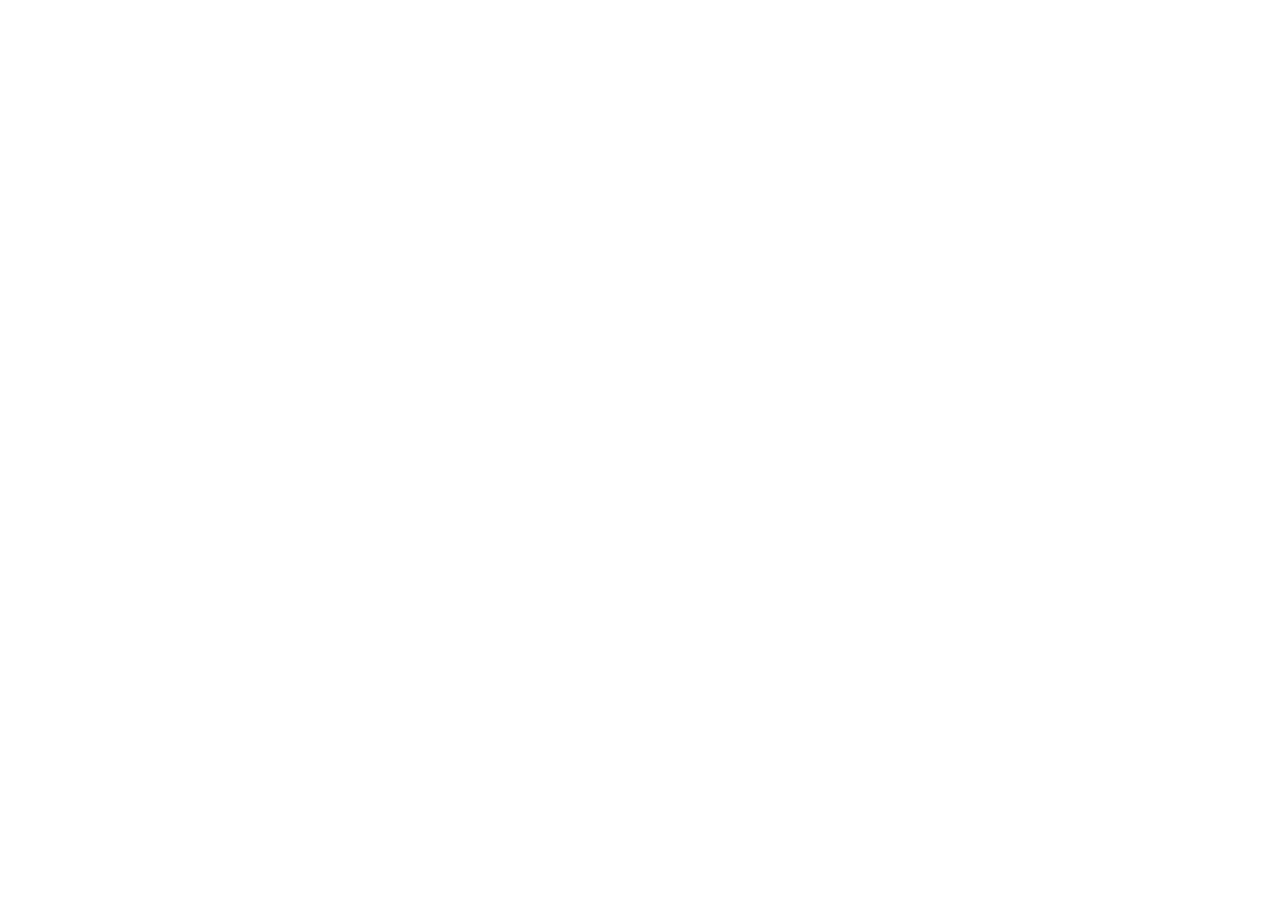
==== index.html @ d605cc38 "Add files from Figma Make" ====
<!DOCTYPE html>
  <html lang="en">
    <head>
      <meta charset="UTF-8" />
      <meta name="viewport" content="width=device-width, initial-scale=1.0" />
      <title>Progressive Lagos Initiative Website (Copy)</title>
    </head>

    <body>
      <div id="root"></div>
      <script type="module" src="/src/main.tsx"></script>
    </body>
  </html>
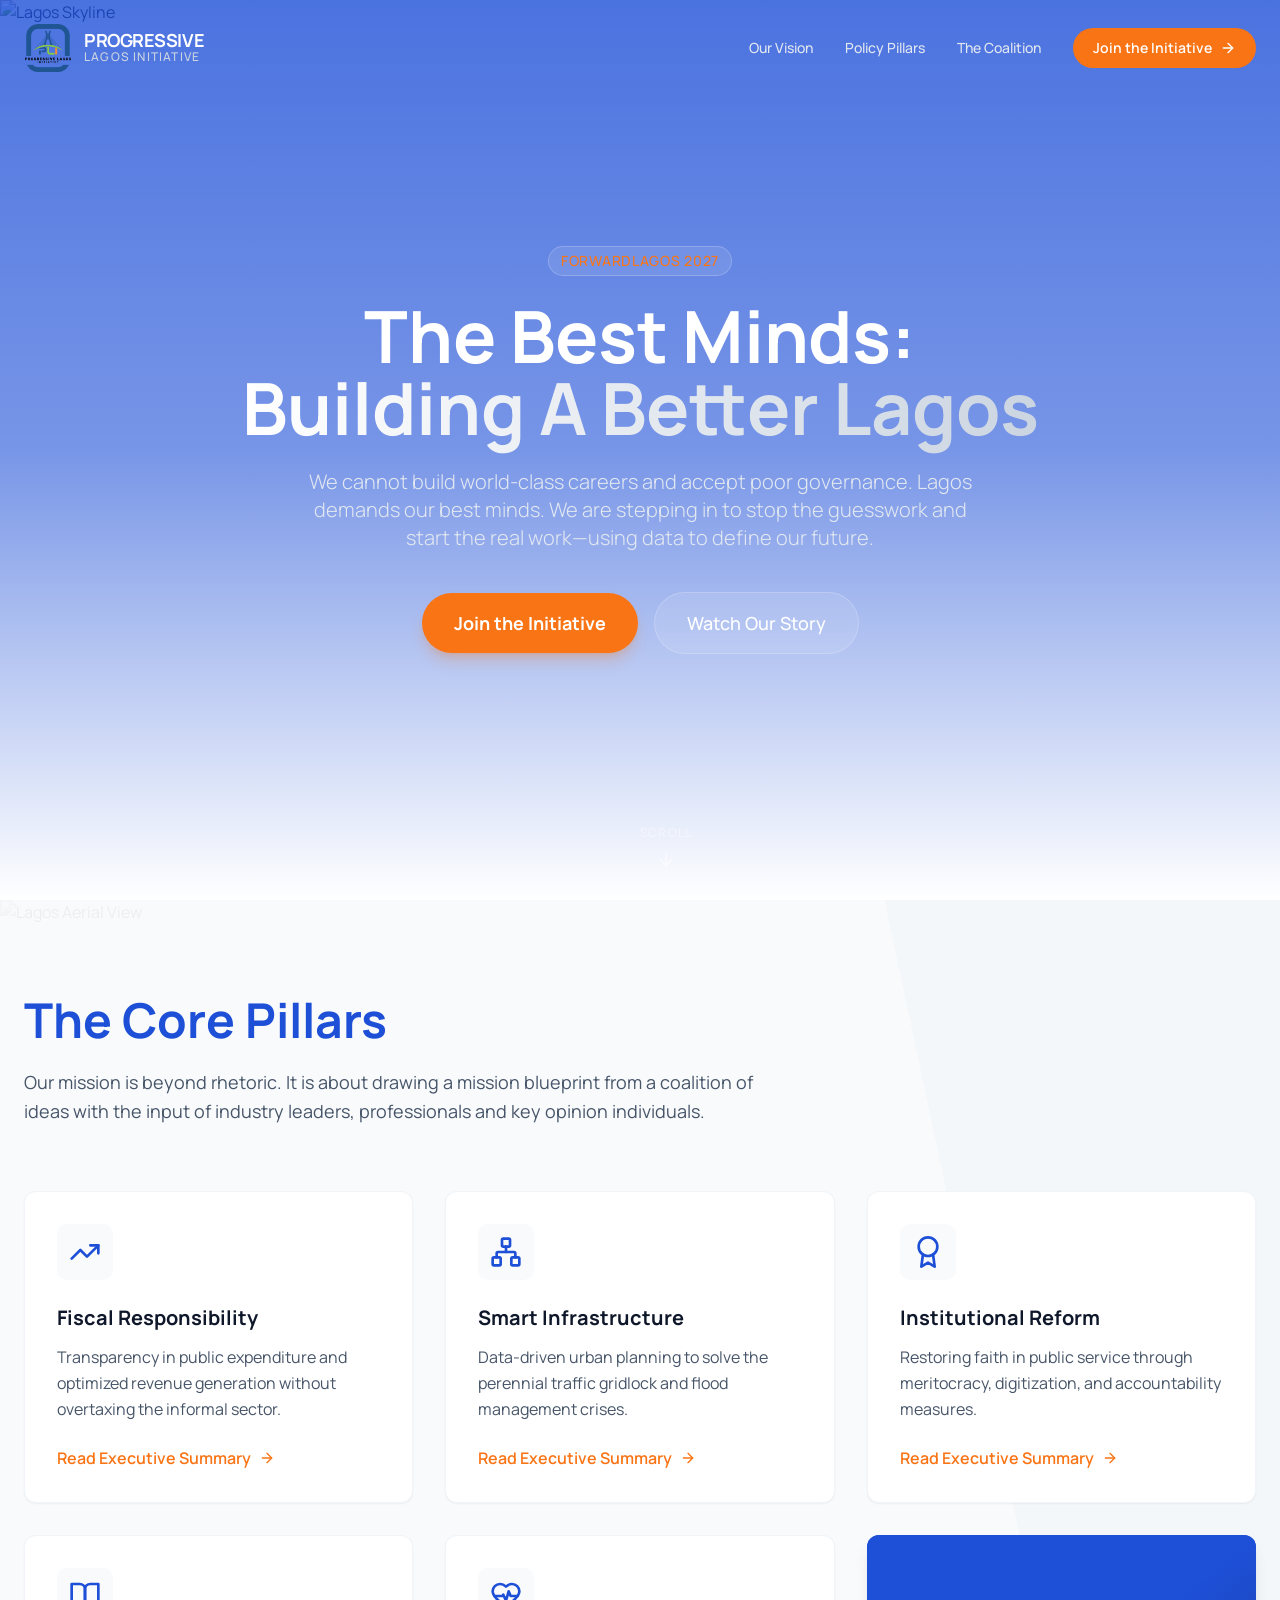
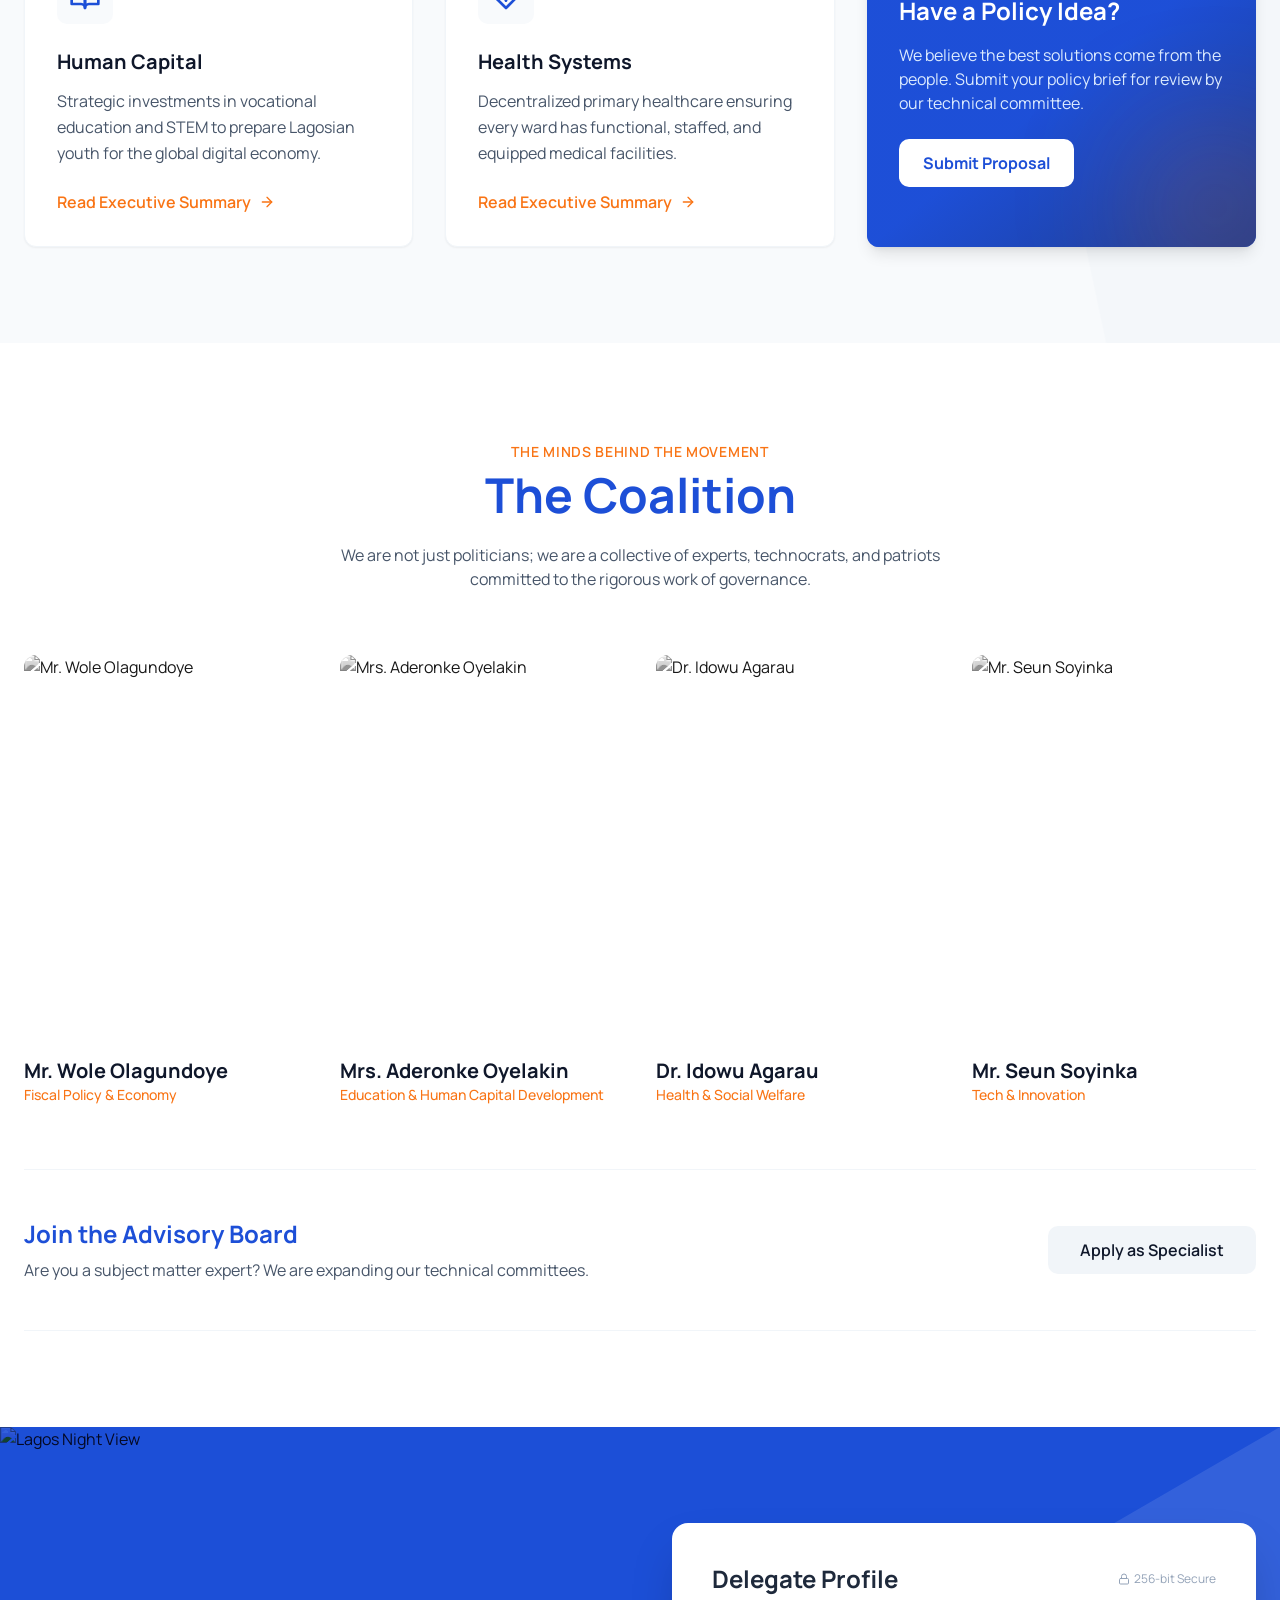
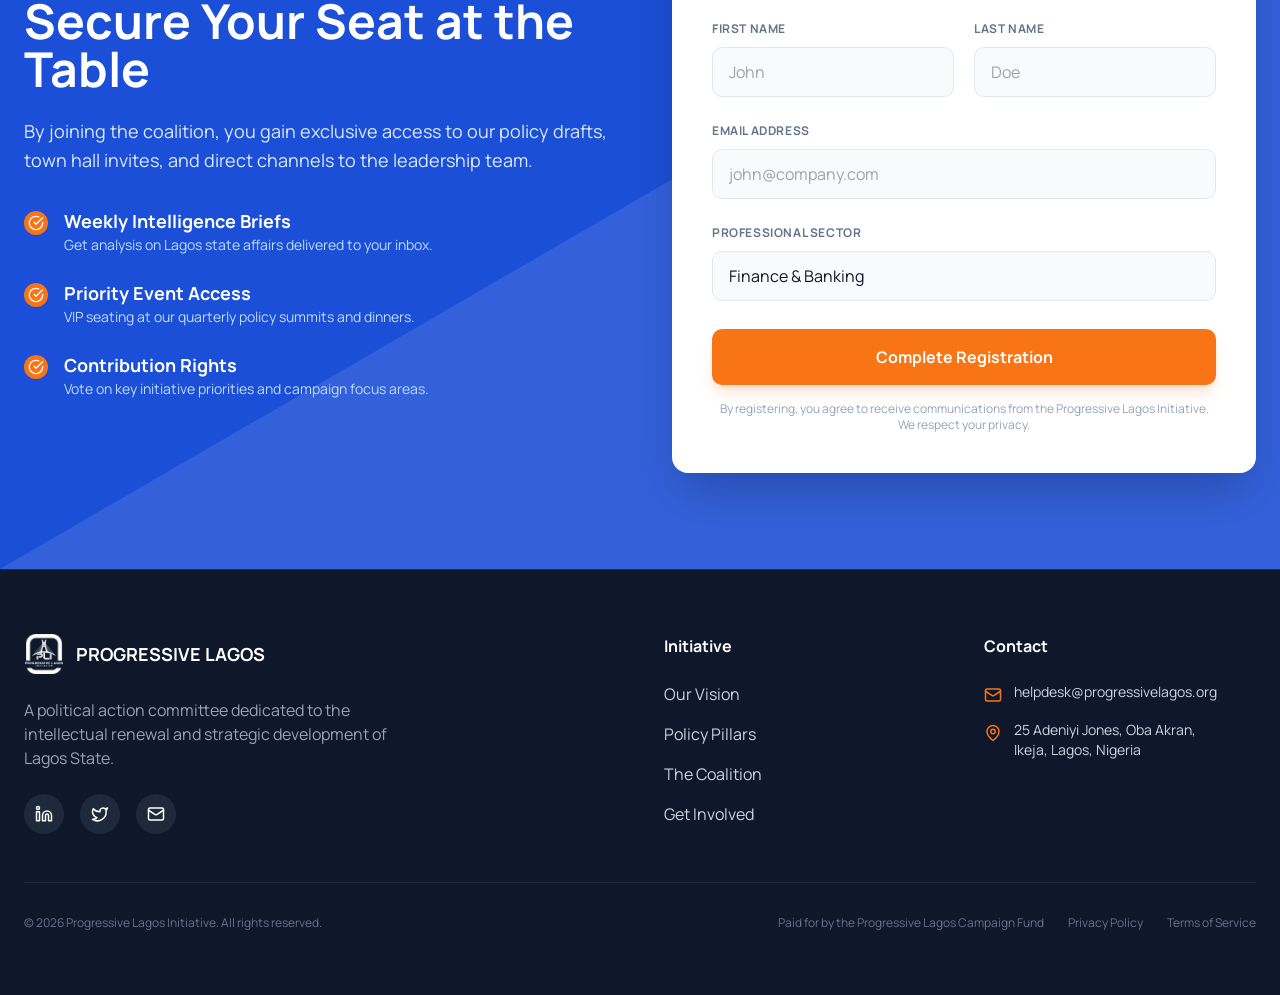
==== commit 35873365: "Update ProgressiveLagos.org Aug 2027" ====
--- a/index.html
+++ b/index.html
@@ -1,15 +1,14031 @@
-
-  <!DOCTYPE html>
-  <html lang="en">
-    <head>
-      <meta charset="UTF-8" />
-      <meta name="viewport" content="width=device-width, initial-scale=1.0" />
-      <title>Progressive Lagos Initiative Website (Copy)</title>
-    </head>
-
-    <body>
-      <div id="root"></div>
-      <script type="module" src="/src/main.tsx"></script>
-    </body>
-  </html>
-  +<!DOCTYPE html>
+<!-- saved from url=(0134)https://component-b53d84c5-ad0f-44a7-817d-6dd2fffbb09e.preview.superdesign.dev/?projectId=1c1e0b11-70ef-4100-8fe2-8b4b90f1b90c#pillars -->
+<html lang="en"><head><meta http-equiv="Content-Type" content="text/html; charset=UTF-8">
+    
+    <meta name="viewport" content="width=device-width, initial-scale=1.0">
+    <meta name="description" content="Join the Progressive Lagos Initiative - elite professionals drafting Lagos' blueprint with data-driven policy solutions. Transform governance through expertise.">
+    <meta name="keywords" content="Lagos governance, policy reform, leadership, civic engagement, progressive movement, Lagos Initiative">
+    <meta name="author" content="Progressive Lagos Initiative">
+    <meta name="robots" content="index, follow, max-snippet:-1, max-image-preview:large, max-video-preview:-1">
+    <meta name="theme-color" content="#224a8a">
+    <link rel="canonical" href="https://www.progressivelagos.org/">
+    <meta property="og:type" content="website">
+    <meta property="og:title" content="The Best Minds: Building A Better Lagos - Progressive Lagos Initiative">
+    <meta property="og:description" content="Join the Progressive Lagos Initiative - elite professionals drafting Lagos' blueprint with data-driven policy solutions. Transform governance through expertise.">
+    <meta property="og:url" content="https://www.progressivelagos.org/">
+    <meta property="og:image" content="https://www.progressivelagos.org/index_files/PLI_Logo.png">
+    <meta property="og:image:width" content="1200">
+    <meta property="og:image:height" content="630">
+    <meta property="og:locale" content="en_NG">
+    <meta name="twitter:card" content="summary_large_image">
+    <meta name="twitter:title" content="The Best Minds: Building A Better Lagos">
+    <meta name="twitter:description" content="Progressive Lagos Initiative - Transform governance through data-driven policy solutions">
+    <meta name="twitter:image" content="https://www.progressivelagos.org/index_files/PLI_Logo.png">
+    <link rel="icon" type="image/png" href="https://www.progressivelagos.org/index_files/PLI_Logo.png">
+    <link rel="apple-touch-icon" href="https://www.progressivelagos.org/index_files/PLI_Logo.png">
+    <title>The Best Minds: Building A Better Lagos - Progressive Lagos Initiative</title>
+    <style>
+        body {
+            margin: 0;
+            padding: 0;
+            font-family: -apple-system, BlinkMacSystemFont, 'Segoe UI', 'Roboto', 'Oxygen',
+                'Ubuntu', 'Cantarell', 'Fira Sans', 'Droid Sans', 'Helvetica Neue',
+                sans-serif;
+            -webkit-font-smoothing: antialiased;
+            -moz-osx-font-smoothing: grayscale;
+        }
+        #root {
+            width: 100%;
+            min-height: 100vh;
+        }
+    </style>
+    <script src="./index_files/saved_resource"></script>
+    <script type="importmap">
+      {
+        "imports": {
+          "modern-screenshot": "https://esm.sh/modern-screenshot@4.6.6",
+          "react": "https://esm.sh/react@18.3.1?dev",
+          "react-dom": "https://esm.sh/react-dom@18.3.1?dev",
+          "react-dom/client": "https://esm.sh/react-dom@18.3.1/client?dev",
+          "scheduler": "https://esm.sh/scheduler@0.23.2",
+          "react/jsx-runtime": "https://esm.sh/react@18.3.1/jsx-runtime?dev",
+          "react-is": "https://esm.sh/react-is@18.3.1?dev",
+          "react-router-dom": "https://esm.sh/react-router-dom@6.28.0?dev"
+        }
+      }
+    </script>
+
+<meta name="preview-version" content="b53d84c5-ad0f-44a7-817d-6dd2fffbb09e">
+<meta name="preview-timestamp" content="2026-01-31T02:04:11.620Z">
+
+<link rel="preconnect" href="https://fonts.googleapis.com/">
+<link rel="preconnect" href="https://fonts.gstatic.com/" crossorigin="">
+
+<style>
+          /* Hide scrollbar for Chrome, Safari and Opera */
+          html::-webkit-scrollbar,
+          body::-webkit-scrollbar,
+          *::-webkit-scrollbar {
+            display: none !important;
+            width: 0 !important;
+            height: 0 !important;
+          }
+          /* Hide scrollbar for IE, Edge and Firefox */
+          html, body, * {
+            -ms-overflow-style: none !important;
+            scrollbar-width: none !important;
+          }
+        </style>
+<style>@import url('https://fonts.googleapis.com/css2?family=Manrope:wght@300;400;500;600;700;800;900&family=Fraunces:wght@300;400;500;600;700;800;900&family=Fira%20Code:wght@300;400;500;600;700;800;900&display=swap');
+
+:root {
+  --primary: 224 76% 48%;
+  --primary-foreground: 0 0% 98%;
+  --secondary: 85 85% 35%;
+  --secondary-foreground: 240 6% 10%;
+  --accent: 25 95% 53%;
+  --accent-foreground: 240 6% 10%;
+  --destructive: 0 84% 60%;
+  --destructive-foreground: 0 0% 98%;
+  --background: 0 0% 100%;
+  --foreground: 217 33% 17%;
+  --muted: 210 40% 96%;
+  --muted-foreground: 240 4% 46%;
+  --card: 210 40% 98%;
+  --card-foreground: 240 10% 4%;
+  --popover: 0 0% 100%;
+  --popover-foreground: 240 10% 4%;
+  --border: 214 32% 91%;
+  --input: 240 6% 90%;
+  --ring: 240 6% 10%;
+  --sidebar: 0 0% 100%;
+  --sidebar-foreground: 240 5% 26%;
+  --sidebar-primary: 240 6% 10%;
+  --sidebar-primary-foreground: 0 0% 98%;
+  --sidebar-accent: 240 5% 96%;
+  --sidebar-accent-foreground: 240 6% 10%;
+  --sidebar-border: 240 6% 90%;
+  --sidebar-ring: 240 5% 65%;
+  --chart-1: 12 76% 61%;
+  --chart-2: 173 58% 39%;
+  --chart-3: 197 37% 24%;
+  --chart-4: 43 74% 66%;
+  --chart-5: 27 87% 67%;
+  --font-sans: "Manrope";
+  --font-serif: "Fraunces";
+  --font-mono: "Fira Code";
+  --font-size: 16;
+  --line-height: 1.5;
+  --letter-spacing-body: 0;
+  --letter-spacing-heading: -0.02em;
+  --font-weight-regular: 400;
+  --font-weight-bold: 700;
+  --radius: 0.625rem;
+  --box-shadow: 0 1px 3px 0 rgb(0 0 0 / 0.1), 0 1px 2px -1px rgb(0 0 0 / 0.1);
+}
+
+.dark {
+  --primary: 0 0% 100%;
+  --primary-foreground: 240 6% 10%;
+  --secondary: 45 93% 47%;
+  --secondary-foreground: 0 0% 98%;
+  --accent: 84 81% 44%;
+  --accent-foreground: 0 0% 98%;
+  --destructive: 0 63% 31%;
+  --destructive-foreground: 0 0% 98%;
+  --background: 224 64% 33%;
+  --foreground: 210 40% 98%;
+  --muted: 240 4% 16%;
+  --muted-foreground: 240 5% 65%;
+  --card: 240 10% 4%;
+  --card-foreground: 0 0% 98%;
+  --popover: 240 10% 4%;
+  --popover-foreground: 0 0% 98%;
+  --border: 240 4% 16%;
+  --input: 240 4% 16%;
+  --ring: 240 5% 84%;
+  --sidebar: 240 6% 10%;
+  --sidebar-foreground: 240 5% 65%;
+  --sidebar-primary: 221 83% 53%;
+  --sidebar-primary-foreground: 0 0% 98%;
+  --sidebar-accent: 240 4% 16%;
+  --sidebar-accent-foreground: 0 0% 98%;
+  --sidebar-border: 240 4% 16%;
+  --sidebar-ring: 240 5% 26%;
+  --chart-1: 220 70% 50%;
+  --chart-2: 160 60% 45%;
+  --chart-3: 30 80% 55%;
+  --chart-4: 280 65% 60%;
+  --chart-5: 340 75% 55%;
+}</style>
+<style>@font-face {
+  font-family: 'Aktura';
+  src: url('https://vgbujcuwptvheqijyjbe.supabase.co/storage/v1/object/public/hmac-uploads/system/fonts/aktura/Aktura-Regular.woff2') format('woff2-variations');
+  font-weight: 100 900;
+  font-style: normal;
+  font-display: swap;
+}
+
+@font-face {
+  font-family: 'Alpino';
+  src: url('https://vgbujcuwptvheqijyjbe.supabase.co/storage/v1/object/public/hmac-uploads/system/fonts/alpino/Alpino-Variable.woff2') format('woff2-variations');
+  font-weight: 100 900;
+  font-style: normal;
+  font-display: swap;
+}
+
+@font-face {
+  font-family: 'Amulya';
+  src: url('https://vgbujcuwptvheqijyjbe.supabase.co/storage/v1/object/public/hmac-uploads/system/fonts/amulya/Amulya-Variable.woff2') format('woff2-variations');
+  font-weight: 100 900;
+  font-style: normal;
+  font-display: swap;
+}
+
+@font-face {
+  font-family: 'Amulya';
+  src: url('https://vgbujcuwptvheqijyjbe.supabase.co/storage/v1/object/public/hmac-uploads/system/fonts/amulya/Amulya-VariableItalic.woff2') format('woff2-variations');
+  font-weight: 100 900;
+  font-style: italic;
+  font-display: swap;
+}
+
+@font-face {
+  font-family: 'Anton';
+  src: url('https://vgbujcuwptvheqijyjbe.supabase.co/storage/v1/object/public/hmac-uploads/system/fonts/anton/Anton-Regular.woff2') format('woff2-variations');
+  font-weight: 100 900;
+  font-style: normal;
+  font-display: swap;
+}
+
+@font-face {
+  font-family: 'Archivo';
+  src: url('https://vgbujcuwptvheqijyjbe.supabase.co/storage/v1/object/public/hmac-uploads/system/fonts/archivo/Archivo-Variable.woff2') format('woff2-variations');
+  font-weight: 100 900;
+  font-style: normal;
+  font-display: swap;
+}
+
+@font-face {
+  font-family: 'Archivo';
+  src: url('https://vgbujcuwptvheqijyjbe.supabase.co/storage/v1/object/public/hmac-uploads/system/fonts/archivo/Archivo-VariableItalic.woff2') format('woff2-variations');
+  font-weight: 100 900;
+  font-style: italic;
+  font-display: swap;
+}
+
+@font-face {
+  font-family: 'Array';
+  src: url('https://vgbujcuwptvheqijyjbe.supabase.co/storage/v1/object/public/hmac-uploads/system/fonts/array/Array-Bold.woff2') format('woff2-variations');
+  font-weight: 100 900;
+  font-style: normal;
+  font-display: swap;
+}
+
+@font-face {
+  font-family: 'Asap';
+  src: url('https://vgbujcuwptvheqijyjbe.supabase.co/storage/v1/object/public/hmac-uploads/system/fonts/asap/Asap-Variable.woff2') format('woff2-variations');
+  font-weight: 100 900;
+  font-style: normal;
+  font-display: swap;
+}
+
+@font-face {
+  font-family: 'Asap';
+  src: url('https://vgbujcuwptvheqijyjbe.supabase.co/storage/v1/object/public/hmac-uploads/system/fonts/asap/Asap-VariableItalic.woff2') format('woff2-variations');
+  font-weight: 100 900;
+  font-style: italic;
+  font-display: swap;
+}
+
+@font-face {
+  font-family: 'Author';
+  src: url('https://vgbujcuwptvheqijyjbe.supabase.co/storage/v1/object/public/hmac-uploads/system/fonts/author/Author-Variable.woff2') format('woff2-variations');
+  font-weight: 100 900;
+  font-style: normal;
+  font-display: swap;
+}
+
+@font-face {
+  font-family: 'Author';
+  src: url('https://vgbujcuwptvheqijyjbe.supabase.co/storage/v1/object/public/hmac-uploads/system/fonts/author/Author-VariableItalic.woff2') format('woff2-variations');
+  font-weight: 100 900;
+  font-style: italic;
+  font-display: swap;
+}
+
+@font-face {
+  font-family: 'AzeretMono';
+  src: url('https://vgbujcuwptvheqijyjbe.supabase.co/storage/v1/object/public/hmac-uploads/system/fonts/azeretmono/AzeretMono-Variable.woff2') format('woff2-variations');
+  font-weight: 100 900;
+  font-style: normal;
+  font-display: swap;
+}
+
+@font-face {
+  font-family: 'AzeretMono';
+  src: url('https://vgbujcuwptvheqijyjbe.supabase.co/storage/v1/object/public/hmac-uploads/system/fonts/azeretmono/AzeretMono-VariableItalic.woff2') format('woff2-variations');
+  font-weight: 100 900;
+  font-style: italic;
+  font-display: swap;
+}
+
+@font-face {
+  font-family: 'BeVietnamPro';
+  src: url('https://vgbujcuwptvheqijyjbe.supabase.co/storage/v1/object/public/hmac-uploads/system/fonts/bevietnampro/BeVietnamPro-Variable.woff2') format('woff2-variations');
+  font-weight: 100 900;
+  font-style: normal;
+  font-display: swap;
+}
+
+@font-face {
+  font-family: 'BeVietnamPro';
+  src: url('https://vgbujcuwptvheqijyjbe.supabase.co/storage/v1/object/public/hmac-uploads/system/fonts/bevietnampro/BeVietnamPro-VariableItalic.woff2') format('woff2-variations');
+  font-weight: 100 900;
+  font-style: italic;
+  font-display: swap;
+}
+
+@font-face {
+  font-family: 'BebasNeue';
+  src: url('https://vgbujcuwptvheqijyjbe.supabase.co/storage/v1/object/public/hmac-uploads/system/fonts/bebasneue/BebasNeue-Regular.woff2') format('woff2-variations');
+  font-weight: 100 900;
+  font-style: normal;
+  font-display: swap;
+}
+
+@font-face {
+  font-family: 'BespokeSans';
+  src: url('https://vgbujcuwptvheqijyjbe.supabase.co/storage/v1/object/public/hmac-uploads/system/fonts/bespokesans/BespokeSans-Variable.woff2') format('woff2-variations');
+  font-weight: 100 900;
+  font-style: normal;
+  font-display: swap;
+}
+
+@font-face {
+  font-family: 'BespokeSans';
+  src: url('https://vgbujcuwptvheqijyjbe.supabase.co/storage/v1/object/public/hmac-uploads/system/fonts/bespokesans/BespokeSans-VariableItalic.woff2') format('woff2-variations');
+  font-weight: 100 900;
+  font-style: italic;
+  font-display: swap;
+}
+
+@font-face {
+  font-family: 'BespokeSerif';
+  src: url('https://vgbujcuwptvheqijyjbe.supabase.co/storage/v1/object/public/hmac-uploads/system/fonts/bespokeserif/BespokeSerif-Variable.woff2') format('woff2-variations');
+  font-weight: 100 900;
+  font-style: normal;
+  font-display: swap;
+}
+
+@font-face {
+  font-family: 'BespokeSerif';
+  src: url('https://vgbujcuwptvheqijyjbe.supabase.co/storage/v1/object/public/hmac-uploads/system/fonts/bespokeserif/BespokeSerif-VariableItalic.woff2') format('woff2-variations');
+  font-weight: 100 900;
+  font-style: italic;
+  font-display: swap;
+}
+
+@font-face {
+  font-family: 'BespokeSlab';
+  src: url('https://vgbujcuwptvheqijyjbe.supabase.co/storage/v1/object/public/hmac-uploads/system/fonts/bespokeslab/BespokeSlab-Variable.woff2') format('woff2-variations');
+  font-weight: 100 900;
+  font-style: normal;
+  font-display: swap;
+}
+
+@font-face {
+  font-family: 'BespokeSlab';
+  src: url('https://vgbujcuwptvheqijyjbe.supabase.co/storage/v1/object/public/hmac-uploads/system/fonts/bespokeslab/BespokeSlab-VariableItalic.woff2') format('woff2-variations');
+  font-weight: 100 900;
+  font-style: italic;
+  font-display: swap;
+}
+
+@font-face {
+  font-family: 'BespokeStencil';
+  src: url('https://vgbujcuwptvheqijyjbe.supabase.co/storage/v1/object/public/hmac-uploads/system/fonts/bespokestencil/BespokeStencil-Variable.woff2') format('woff2-variations');
+  font-weight: 100 900;
+  font-style: normal;
+  font-display: swap;
+}
+
+@font-face {
+  font-family: 'BespokeStencil';
+  src: url('https://vgbujcuwptvheqijyjbe.supabase.co/storage/v1/object/public/hmac-uploads/system/fonts/bespokestencil/BespokeStencil-VariableItalic.woff2') format('woff2-variations');
+  font-weight: 100 900;
+  font-style: italic;
+  font-display: swap;
+}
+
+@font-face {
+  font-family: 'Bevellier';
+  src: url('https://vgbujcuwptvheqijyjbe.supabase.co/storage/v1/object/public/hmac-uploads/system/fonts/bevellier/Bevellier-Variable.woff2') format('woff2-variations');
+  font-weight: 100 900;
+  font-style: normal;
+  font-display: swap;
+}
+
+@font-face {
+  font-family: 'Bevellier';
+  src: url('https://vgbujcuwptvheqijyjbe.supabase.co/storage/v1/object/public/hmac-uploads/system/fonts/bevellier/Bevellier-VariableItalic.woff2') format('woff2-variations');
+  font-weight: 100 900;
+  font-style: italic;
+  font-display: swap;
+}
+
+@font-face {
+  font-family: 'Bonny';
+  src: url('https://vgbujcuwptvheqijyjbe.supabase.co/storage/v1/object/public/hmac-uploads/system/fonts/bonny/Bonny-Variable.woff2') format('woff2-variations');
+  font-weight: 100 900;
+  font-style: normal;
+  font-display: swap;
+}
+
+@font-face {
+  font-family: 'Boska';
+  src: url('https://vgbujcuwptvheqijyjbe.supabase.co/storage/v1/object/public/hmac-uploads/system/fonts/boska/Boska-Variable.woff2') format('woff2-variations');
+  font-weight: 100 900;
+  font-style: normal;
+  font-display: swap;
+}
+
+@font-face {
+  font-family: 'Boska';
+  src: url('https://vgbujcuwptvheqijyjbe.supabase.co/storage/v1/object/public/hmac-uploads/system/fonts/boska/Boska-VariableItalic.woff2') format('woff2-variations');
+  font-weight: 100 900;
+  font-style: italic;
+  font-display: swap;
+}
+
+@font-face {
+  font-family: 'Boxing';
+  src: url('https://vgbujcuwptvheqijyjbe.supabase.co/storage/v1/object/public/hmac-uploads/system/fonts/boxing/Boxing-Regular.woff2') format('woff2-variations');
+  font-weight: 100 900;
+  font-style: normal;
+  font-display: swap;
+}
+
+@font-face {
+  font-family: 'Britney';
+  src: url('https://vgbujcuwptvheqijyjbe.supabase.co/storage/v1/object/public/hmac-uploads/system/fonts/britney/Britney-Variable.woff2') format('woff2-variations');
+  font-weight: 100 900;
+  font-style: normal;
+  font-display: swap;
+}
+
+@font-face {
+  font-family: 'CabinetGrotesk';
+  src: url('https://vgbujcuwptvheqijyjbe.supabase.co/storage/v1/object/public/hmac-uploads/system/fonts/cabinetgrotesk/CabinetGrotesk-Variable.woff2') format('woff2-variations');
+  font-weight: 100 900;
+  font-style: normal;
+  font-display: swap;
+}
+
+@font-face {
+  font-family: 'Chillax';
+  src: url('https://vgbujcuwptvheqijyjbe.supabase.co/storage/v1/object/public/hmac-uploads/system/fonts/chillax/Chillax-Variable.woff2') format('woff2-variations');
+  font-weight: 100 900;
+  font-style: normal;
+  font-display: swap;
+}
+
+@font-face {
+  font-family: 'Chubbo';
+  src: url('https://vgbujcuwptvheqijyjbe.supabase.co/storage/v1/object/public/hmac-uploads/system/fonts/chubbo/Chubbo-Variable.woff2') format('woff2-variations');
+  font-weight: 100 900;
+  font-style: normal;
+  font-display: swap;
+}
+
+@font-face {
+  font-family: 'Chubbo';
+  src: url('https://vgbujcuwptvheqijyjbe.supabase.co/storage/v1/object/public/hmac-uploads/system/fonts/chubbo/Chubbo-VariableItalic.woff2') format('woff2-variations');
+  font-weight: 100 900;
+  font-style: italic;
+  font-display: swap;
+}
+
+@font-face {
+  font-family: 'ClashGrotesk';
+  src: url('https://vgbujcuwptvheqijyjbe.supabase.co/storage/v1/object/public/hmac-uploads/system/fonts/clashgrotesk/ClashGrotesk-Variable.woff2') format('woff2-variations');
+  font-weight: 100 900;
+  font-style: normal;
+  font-display: swap;
+}
+
+@font-face {
+  font-family: 'Comico';
+  src: url('https://vgbujcuwptvheqijyjbe.supabase.co/storage/v1/object/public/hmac-uploads/system/fonts/comico/Comico-Regular.woff2') format('woff2-variations');
+  font-weight: 100 900;
+  font-style: normal;
+  font-display: swap;
+}
+
+@font-face {
+  font-family: 'CrimsonPro';
+  src: url('https://vgbujcuwptvheqijyjbe.supabase.co/storage/v1/object/public/hmac-uploads/system/fonts/crimsonpro/CrimsonPro-Variable.woff2') format('woff2-variations');
+  font-weight: 100 900;
+  font-style: normal;
+  font-display: swap;
+}
+
+@font-face {
+  font-family: 'CrimsonPro';
+  src: url('https://vgbujcuwptvheqijyjbe.supabase.co/storage/v1/object/public/hmac-uploads/system/fonts/crimsonpro/CrimsonPro-VariableItalic.woff2') format('woff2-variations');
+  font-weight: 100 900;
+  font-style: italic;
+  font-display: swap;
+}
+
+@font-face {
+  font-family: 'DancingScript';
+  src: url('https://vgbujcuwptvheqijyjbe.supabase.co/storage/v1/object/public/hmac-uploads/system/fonts/dancingscript/DancingScript-Variable.woff2') format('woff2-variations');
+  font-weight: 100 900;
+  font-style: normal;
+  font-display: swap;
+}
+
+@font-face {
+  font-family: 'Epilogue';
+  src: url('https://vgbujcuwptvheqijyjbe.supabase.co/storage/v1/object/public/hmac-uploads/system/fonts/epilogue/Epilogue-Variable.woff2') format('woff2-variations');
+  font-weight: 100 900;
+  font-style: normal;
+  font-display: swap;
+}
+
+@font-face {
+  font-family: 'Epilogue';
+  src: url('https://vgbujcuwptvheqijyjbe.supabase.co/storage/v1/object/public/hmac-uploads/system/fonts/epilogue/Epilogue-VariableItalic.woff2') format('woff2-variations');
+  font-weight: 100 900;
+  font-style: italic;
+  font-display: swap;
+}
+
+@font-face {
+  font-family: 'Erode';
+  src: url('https://vgbujcuwptvheqijyjbe.supabase.co/storage/v1/object/public/hmac-uploads/system/fonts/erode/Erode-Variable.woff2') format('woff2-variations');
+  font-weight: 100 900;
+  font-style: normal;
+  font-display: swap;
+}
+
+@font-face {
+  font-family: 'Erode';
+  src: url('https://vgbujcuwptvheqijyjbe.supabase.co/storage/v1/object/public/hmac-uploads/system/fonts/erode/Erode-VariableItalic.woff2') format('woff2-variations');
+  font-weight: 100 900;
+  font-style: italic;
+  font-display: swap;
+}
+
+@font-face {
+  font-family: 'Excon';
+  src: url('https://vgbujcuwptvheqijyjbe.supabase.co/storage/v1/object/public/hmac-uploads/system/fonts/excon/Excon-Variable.woff2') format('woff2-variations');
+  font-weight: 100 900;
+  font-style: normal;
+  font-display: swap;
+}
+
+@font-face {
+  font-family: 'Expose';
+  src: url('https://vgbujcuwptvheqijyjbe.supabase.co/storage/v1/object/public/hmac-uploads/system/fonts/expose/Expose-Variable.woff2') format('woff2-variations');
+  font-weight: 100 900;
+  font-style: normal;
+  font-display: swap;
+}
+
+@font-face {
+  font-family: 'FamiljenGrotesk';
+  src: url('https://vgbujcuwptvheqijyjbe.supabase.co/storage/v1/object/public/hmac-uploads/system/fonts/familjengrotesk/FamiljenGrotesk-Variable.woff2') format('woff2-variations');
+  font-weight: 100 900;
+  font-style: normal;
+  font-display: swap;
+}
+
+@font-face {
+  font-family: 'FamiljenGrotesk';
+  src: url('https://vgbujcuwptvheqijyjbe.supabase.co/storage/v1/object/public/hmac-uploads/system/fonts/familjengrotesk/FamiljenGrotesk-VariableItalic.woff2') format('woff2-variations');
+  font-weight: 100 900;
+  font-style: italic;
+  font-display: swap;
+}
+
+@font-face {
+  font-family: 'FiraSans';
+  src: url('https://vgbujcuwptvheqijyjbe.supabase.co/storage/v1/object/public/hmac-uploads/system/fonts/firasans/FiraSans-Variable.woff2') format('woff2-variations');
+  font-weight: 100 900;
+  font-style: normal;
+  font-display: swap;
+}
+
+@font-face {
+  font-family: 'FiraSans';
+  src: url('https://vgbujcuwptvheqijyjbe.supabase.co/storage/v1/object/public/hmac-uploads/system/fonts/firasans/FiraSans-VariableItalic.woff2') format('woff2-variations');
+  font-weight: 100 900;
+  font-style: italic;
+  font-display: swap;
+}
+
+@font-face {
+  font-family: 'Gambarino';
+  src: url('https://vgbujcuwptvheqijyjbe.supabase.co/storage/v1/object/public/hmac-uploads/system/fonts/gambarino/Gambarino-Regular.woff2') format('woff2-variations');
+  font-weight: 100 900;
+  font-style: normal;
+  font-display: swap;
+}
+
+@font-face {
+  font-family: 'Gambetta';
+  src: url('https://vgbujcuwptvheqijyjbe.supabase.co/storage/v1/object/public/hmac-uploads/system/fonts/gambetta/Gambetta-Variable.woff2') format('woff2-variations');
+  font-weight: 100 900;
+  font-style: normal;
+  font-display: swap;
+}
+
+@font-face {
+  font-family: 'Gambetta';
+  src: url('https://vgbujcuwptvheqijyjbe.supabase.co/storage/v1/object/public/hmac-uploads/system/fonts/gambetta/Gambetta-VariableItalic.woff2') format('woff2-variations');
+  font-weight: 100 900;
+  font-style: italic;
+  font-display: swap;
+}
+
+@font-face {
+  font-family: 'GeneralSans';
+  src: url('https://vgbujcuwptvheqijyjbe.supabase.co/storage/v1/object/public/hmac-uploads/system/fonts/generalsans/GeneralSans-Variable.woff2') format('woff2-variations');
+  font-weight: 100 900;
+  font-style: normal;
+  font-display: swap;
+}
+
+@font-face {
+  font-family: 'GeneralSans';
+  src: url('https://vgbujcuwptvheqijyjbe.supabase.co/storage/v1/object/public/hmac-uploads/system/fonts/generalsans/GeneralSans-VariableItalic.woff2') format('woff2-variations');
+  font-weight: 100 900;
+  font-style: italic;
+  font-display: swap;
+}
+
+@font-face {
+  font-family: 'Hind';
+  src: url('https://vgbujcuwptvheqijyjbe.supabase.co/storage/v1/object/public/hmac-uploads/system/fonts/hind/Hind-Variable.woff2') format('woff2-variations');
+  font-weight: 100 900;
+  font-style: normal;
+  font-display: swap;
+}
+
+@font-face {
+  font-family: 'Hoover';
+  src: url('https://vgbujcuwptvheqijyjbe.supabase.co/storage/v1/object/public/hmac-uploads/system/fonts/hoover/Hoover-Variable.woff2') format('woff2-variations');
+  font-weight: 100 900;
+  font-style: normal;
+  font-display: swap;
+}
+
+@font-face {
+  font-family: 'JetBrainsMono';
+  src: url('https://vgbujcuwptvheqijyjbe.supabase.co/storage/v1/object/public/hmac-uploads/system/fonts/jetbrainsmono/JetBrainsMono-Variable.woff2') format('woff2-variations');
+  font-weight: 100 900;
+  font-style: normal;
+  font-display: swap;
+}
+
+@font-face {
+  font-family: 'JetBrainsMono';
+  src: url('https://vgbujcuwptvheqijyjbe.supabase.co/storage/v1/object/public/hmac-uploads/system/fonts/jetbrainsmono/JetBrainsMono-VariableItalic.woff2') format('woff2-variations');
+  font-weight: 100 900;
+  font-style: italic;
+  font-display: swap;
+}
+
+@font-face {
+  font-family: 'Kalam';
+  src: url('https://vgbujcuwptvheqijyjbe.supabase.co/storage/v1/object/public/hmac-uploads/system/fonts/kalam/Kalam-Variable.woff2') format('woff2-variations');
+  font-weight: 100 900;
+  font-style: normal;
+  font-display: swap;
+}
+
+@font-face {
+  font-family: 'Karma';
+  src: url('https://vgbujcuwptvheqijyjbe.supabase.co/storage/v1/object/public/hmac-uploads/system/fonts/karma/Karma-Variable.woff2') format('woff2-variations');
+  font-weight: 100 900;
+  font-style: normal;
+  font-display: swap;
+}
+
+@font-face {
+  font-family: 'Khand';
+  src: url('https://vgbujcuwptvheqijyjbe.supabase.co/storage/v1/object/public/hmac-uploads/system/fonts/khand/Khand-Variable.woff2') format('woff2-variations');
+  font-weight: 100 900;
+  font-style: normal;
+  font-display: swap;
+}
+
+@font-face {
+  font-family: 'Kihim';
+  src: url('https://vgbujcuwptvheqijyjbe.supabase.co/storage/v1/object/public/hmac-uploads/system/fonts/kihim/Kihim-Regular.woff2') format('woff2-variations');
+  font-weight: 100 900;
+  font-style: normal;
+  font-display: swap;
+}
+
+@font-face {
+  font-family: 'KohinoorZerone';
+  src: url('https://vgbujcuwptvheqijyjbe.supabase.co/storage/v1/object/public/hmac-uploads/system/fonts/kohinoorzerone/KohinoorZerone-One.woff2') format('woff2-variations');
+  font-weight: 100 900;
+  font-style: normal;
+  font-display: swap;
+}
+
+@font-face {
+  font-family: 'Kola';
+  src: url('https://vgbujcuwptvheqijyjbe.supabase.co/storage/v1/object/public/hmac-uploads/system/fonts/kola/Kola-Regular.woff2') format('woff2-variations');
+  font-weight: 100 900;
+  font-style: normal;
+  font-display: swap;
+}
+
+@font-face {
+  font-family: 'Literata';
+  src: url('https://vgbujcuwptvheqijyjbe.supabase.co/storage/v1/object/public/hmac-uploads/system/fonts/literata/Literata-Variable.woff2') format('woff2-variations');
+  font-weight: 100 900;
+  font-style: normal;
+  font-display: swap;
+}
+
+@font-face {
+  font-family: 'Literata';
+  src: url('https://vgbujcuwptvheqijyjbe.supabase.co/storage/v1/object/public/hmac-uploads/system/fonts/literata/Literata-VariableItalic.woff2') format('woff2-variations');
+  font-weight: 100 900;
+  font-style: italic;
+  font-display: swap;
+}
+
+@font-face {
+  font-family: 'Lora';
+  src: url('https://vgbujcuwptvheqijyjbe.supabase.co/storage/v1/object/public/hmac-uploads/system/fonts/lora/Lora-Variable.woff2') format('woff2-variations');
+  font-weight: 100 900;
+  font-style: normal;
+  font-display: swap;
+}
+
+@font-face {
+  font-family: 'Lora';
+  src: url('https://vgbujcuwptvheqijyjbe.supabase.co/storage/v1/object/public/hmac-uploads/system/fonts/lora/Lora-VariableItalic.woff2') format('woff2-variations');
+  font-weight: 100 900;
+  font-style: italic;
+  font-display: swap;
+}
+
+@font-face {
+  font-family: 'Manrope';
+  src: url('https://vgbujcuwptvheqijyjbe.supabase.co/storage/v1/object/public/hmac-uploads/system/fonts/manrope/Manrope-Variable.woff2') format('woff2-variations');
+  font-weight: 100 900;
+  font-style: normal;
+  font-display: swap;
+}
+
+@font-face {
+  font-family: 'Melodrama';
+  src: url('https://vgbujcuwptvheqijyjbe.supabase.co/storage/v1/object/public/hmac-uploads/system/fonts/melodrama/Melodrama-Variable.woff2') format('woff2-variations');
+  font-weight: 100 900;
+  font-style: normal;
+  font-display: swap;
+}
+
+@font-face {
+  font-family: 'MerriweatherSans';
+  src: url('https://vgbujcuwptvheqijyjbe.supabase.co/storage/v1/object/public/hmac-uploads/system/fonts/merriweathersans/MerriweatherSans-Variable.woff2') format('woff2-variations');
+  font-weight: 100 900;
+  font-style: normal;
+  font-display: swap;
+}
+
+@font-face {
+  font-family: 'MerriweatherSans';
+  src: url('https://vgbujcuwptvheqijyjbe.supabase.co/storage/v1/object/public/hmac-uploads/system/fonts/merriweathersans/MerriweatherSans-VariableItalic.woff2') format('woff2-variations');
+  font-weight: 100 900;
+  font-style: italic;
+  font-display: swap;
+}
+
+@font-face {
+  font-family: 'Montserrat';
+  src: url('https://vgbujcuwptvheqijyjbe.supabase.co/storage/v1/object/public/hmac-uploads/system/fonts/montserrat/Montserrat-Variable.woff2') format('woff2-variations');
+  font-weight: 100 900;
+  font-style: normal;
+  font-display: swap;
+}
+
+@font-face {
+  font-family: 'Montserrat';
+  src: url('https://vgbujcuwptvheqijyjbe.supabase.co/storage/v1/object/public/hmac-uploads/system/fonts/montserrat/Montserrat-VariableItalic.woff2') format('woff2-variations');
+  font-weight: 100 900;
+  font-style: italic;
+  font-display: swap;
+}
+
+@font-face {
+  font-family: 'Neco';
+  src: url('https://vgbujcuwptvheqijyjbe.supabase.co/storage/v1/object/public/hmac-uploads/system/fonts/neco/Neco-Variable.woff2') format('woff2-variations');
+  font-weight: 100 900;
+  font-style: normal;
+  font-display: swap;
+}
+
+@font-face {
+  font-family: 'Neco';
+  src: url('https://vgbujcuwptvheqijyjbe.supabase.co/storage/v1/object/public/hmac-uploads/system/fonts/neco/Neco-VariableItalic.woff2') format('woff2-variations');
+  font-weight: 100 900;
+  font-style: italic;
+  font-display: swap;
+}
+
+@font-face {
+  font-family: 'NewTitle';
+  src: url('https://vgbujcuwptvheqijyjbe.supabase.co/storage/v1/object/public/hmac-uploads/system/fonts/newtitle/NewTitle-Variable.woff2') format('woff2-variations');
+  font-weight: 100 900;
+  font-style: normal;
+  font-display: swap;
+}
+
+@font-face {
+  font-family: 'Nippo';
+  src: url('https://vgbujcuwptvheqijyjbe.supabase.co/storage/v1/object/public/hmac-uploads/system/fonts/nippo/Nippo-Variable.woff2') format('woff2-variations');
+  font-weight: 100 900;
+  font-style: normal;
+  font-display: swap;
+}
+
+@font-face {
+  font-family: 'Nunito';
+  src: url('https://vgbujcuwptvheqijyjbe.supabase.co/storage/v1/object/public/hmac-uploads/system/fonts/nunito/Nunito-Variable.woff2') format('woff2-variations');
+  font-weight: 100 900;
+  font-style: normal;
+  font-display: swap;
+}
+
+@font-face {
+  font-family: 'Nunito';
+  src: url('https://vgbujcuwptvheqijyjbe.supabase.co/storage/v1/object/public/hmac-uploads/system/fonts/nunito/Nunito-VariableItalic.woff2') format('woff2-variations');
+  font-weight: 100 900;
+  font-style: italic;
+  font-display: swap;
+}
+
+@font-face {
+  font-family: 'Oswald';
+  src: url('https://vgbujcuwptvheqijyjbe.supabase.co/storage/v1/object/public/hmac-uploads/system/fonts/oswald/Oswald-Variable.woff2') format('woff2-variations');
+  font-weight: 100 900;
+  font-style: normal;
+  font-display: swap;
+}
+
+@font-face {
+  font-family: 'Outfit';
+  src: url('https://vgbujcuwptvheqijyjbe.supabase.co/storage/v1/object/public/hmac-uploads/system/fonts/outfit/Outfit-Variable.woff2') format('woff2-variations');
+  font-weight: 100 900;
+  font-style: normal;
+  font-display: swap;
+}
+
+@font-face {
+  font-family: 'Pally';
+  src: url('https://vgbujcuwptvheqijyjbe.supabase.co/storage/v1/object/public/hmac-uploads/system/fonts/pally/Pally-Variable.woff2') format('woff2-variations');
+  font-weight: 100 900;
+  font-style: normal;
+  font-display: swap;
+}
+
+@font-face {
+  font-family: 'Panchang';
+  src: url('https://vgbujcuwptvheqijyjbe.supabase.co/storage/v1/object/public/hmac-uploads/system/fonts/panchang/Panchang-Variable.woff2') format('woff2-variations');
+  font-weight: 100 900;
+  font-style: normal;
+  font-display: swap;
+}
+
+@font-face {
+  font-family: 'Paquito';
+  src: url('https://vgbujcuwptvheqijyjbe.supabase.co/storage/v1/object/public/hmac-uploads/system/fonts/paquito/Paquito-Variable.woff2') format('woff2-variations');
+  font-weight: 100 900;
+  font-style: normal;
+  font-display: swap;
+}
+
+@font-face {
+  font-family: 'Pencerio';
+  src: url('https://vgbujcuwptvheqijyjbe.supabase.co/storage/v1/object/public/hmac-uploads/system/fonts/pencerio/Pencerio-Hairline.woff2') format('woff2-variations');
+  font-weight: 100 900;
+  font-style: normal;
+  font-display: swap;
+}
+
+@font-face {
+  font-family: 'PilcrowRounded';
+  src: url('https://vgbujcuwptvheqijyjbe.supabase.co/storage/v1/object/public/hmac-uploads/system/fonts/pilcrowrounded/PilcrowRounded-Variable.woff2') format('woff2-variations');
+  font-weight: 100 900;
+  font-style: normal;
+  font-display: swap;
+}
+
+@font-face {
+  font-family: 'Plein';
+  src: url('https://vgbujcuwptvheqijyjbe.supabase.co/storage/v1/object/public/hmac-uploads/system/fonts/plein/Plein-Variable.woff2') format('woff2-variations');
+  font-weight: 100 900;
+  font-style: normal;
+  font-display: swap;
+}
+
+@font-face {
+  font-family: 'Plein';
+  src: url('https://vgbujcuwptvheqijyjbe.supabase.co/storage/v1/object/public/hmac-uploads/system/fonts/plein/Plein-VariableItalic.woff2') format('woff2-variations');
+  font-weight: 100 900;
+  font-style: italic;
+  font-display: swap;
+}
+
+@font-face {
+  font-family: 'PlusJakartaSans';
+  src: url('https://vgbujcuwptvheqijyjbe.supabase.co/storage/v1/object/public/hmac-uploads/system/fonts/plusjakartasans/PlusJakartaSans-Variable.woff2') format('woff2-variations');
+  font-weight: 100 900;
+  font-style: normal;
+  font-display: swap;
+}
+
+@font-face {
+  font-family: 'PlusJakartaSans';
+  src: url('https://vgbujcuwptvheqijyjbe.supabase.co/storage/v1/object/public/hmac-uploads/system/fonts/plusjakartasans/PlusJakartaSans-VariableItalic.woff2') format('woff2-variations');
+  font-weight: 100 900;
+  font-style: italic;
+  font-display: swap;
+}
+
+@font-face {
+  font-family: 'Poppins';
+  src: url('https://vgbujcuwptvheqijyjbe.supabase.co/storage/v1/object/public/hmac-uploads/system/fonts/poppins/Poppins-Variable.woff2') format('woff2-variations');
+  font-weight: 100 900;
+  font-style: normal;
+  font-display: swap;
+}
+
+@font-face {
+  font-family: 'Poppins';
+  src: url('https://vgbujcuwptvheqijyjbe.supabase.co/storage/v1/object/public/hmac-uploads/system/fonts/poppins/Poppins-VariableItalic.woff2') format('woff2-variations');
+  font-weight: 100 900;
+  font-style: italic;
+  font-display: swap;
+}
+
+@font-face {
+  font-family: 'PramukhRounded';
+  src: url('https://vgbujcuwptvheqijyjbe.supabase.co/storage/v1/object/public/hmac-uploads/system/fonts/pramukhrounded/PramukhRounded-Variable.woff2') format('woff2-variations');
+  font-weight: 100 900;
+  font-style: normal;
+  font-display: swap;
+}
+
+@font-face {
+  font-family: 'PramukhRounded';
+  src: url('https://vgbujcuwptvheqijyjbe.supabase.co/storage/v1/object/public/hmac-uploads/system/fonts/pramukhrounded/PramukhRounded-VariableItalic.woff2') format('woff2-variations');
+  font-weight: 100 900;
+  font-style: italic;
+  font-display: swap;
+}
+
+@font-face {
+  font-family: 'PublicSans';
+  src: url('https://vgbujcuwptvheqijyjbe.supabase.co/storage/v1/object/public/hmac-uploads/system/fonts/publicsans/PublicSans-Variable.woff2') format('woff2-variations');
+  font-weight: 100 900;
+  font-style: normal;
+  font-display: swap;
+}
+
+@font-face {
+  font-family: 'PublicSans';
+  src: url('https://vgbujcuwptvheqijyjbe.supabase.co/storage/v1/object/public/hmac-uploads/system/fonts/publicsans/PublicSans-VariableItalic.woff2') format('woff2-variations');
+  font-weight: 100 900;
+  font-style: italic;
+  font-display: swap;
+}
+
+@font-face {
+  font-family: 'Quicksand';
+  src: url('https://vgbujcuwptvheqijyjbe.supabase.co/storage/v1/object/public/hmac-uploads/system/fonts/quicksand/Quicksand-Variable.woff2') format('woff2-variations');
+  font-weight: 100 900;
+  font-style: normal;
+  font-display: swap;
+}
+
+@font-face {
+  font-family: 'Quilon';
+  src: url('https://vgbujcuwptvheqijyjbe.supabase.co/storage/v1/object/public/hmac-uploads/system/fonts/quilon/Quilon-Variable.woff2') format('woff2-variations');
+  font-weight: 100 900;
+  font-style: normal;
+  font-display: swap;
+}
+
+@font-face {
+  font-family: 'RX100';
+  src: url('https://vgbujcuwptvheqijyjbe.supabase.co/storage/v1/object/public/hmac-uploads/system/fonts/rx100/RX100-Regular.woff2') format('woff2-variations');
+  font-weight: 100 900;
+  font-style: normal;
+  font-display: swap;
+}
+
+@font-face {
+  font-family: 'Rajdhani';
+  src: url('https://vgbujcuwptvheqijyjbe.supabase.co/storage/v1/object/public/hmac-uploads/system/fonts/rajdhani/Rajdhani-Variable.woff2') format('woff2-variations');
+  font-weight: 100 900;
+  font-style: normal;
+  font-display: swap;
+}
+
+@font-face {
+  font-family: 'Ranade';
+  src: url('https://vgbujcuwptvheqijyjbe.supabase.co/storage/v1/object/public/hmac-uploads/system/fonts/ranade/Ranade-Variable.woff2') format('woff2-variations');
+  font-weight: 100 900;
+  font-style: normal;
+  font-display: swap;
+}
+
+@font-face {
+  font-family: 'Ranade';
+  src: url('https://vgbujcuwptvheqijyjbe.supabase.co/storage/v1/object/public/hmac-uploads/system/fonts/ranade/Ranade-VariableItalic.woff2') format('woff2-variations');
+  font-weight: 100 900;
+  font-style: italic;
+  font-display: swap;
+}
+
+@font-face {
+  font-family: 'Recia';
+  src: url('https://vgbujcuwptvheqijyjbe.supabase.co/storage/v1/object/public/hmac-uploads/system/fonts/recia/Recia-Variable.woff2') format('woff2-variations');
+  font-weight: 100 900;
+  font-style: normal;
+  font-display: swap;
+}
+
+@font-face {
+  font-family: 'Recia';
+  src: url('https://vgbujcuwptvheqijyjbe.supabase.co/storage/v1/object/public/hmac-uploads/system/fonts/recia/Recia-VariableItalic.woff2') format('woff2-variations');
+  font-weight: 100 900;
+  font-style: italic;
+  font-display: swap;
+}
+
+@font-face {
+  font-family: 'RedHatDisplay';
+  src: url('https://vgbujcuwptvheqijyjbe.supabase.co/storage/v1/object/public/hmac-uploads/system/fonts/redhatdisplay/RedHatDisplay-Variable.woff2') format('woff2-variations');
+  font-weight: 100 900;
+  font-style: normal;
+  font-display: swap;
+}
+
+@font-face {
+  font-family: 'RedHatDisplay';
+  src: url('https://vgbujcuwptvheqijyjbe.supabase.co/storage/v1/object/public/hmac-uploads/system/fonts/redhatdisplay/RedHatDisplay-VariableItalic.woff2') format('woff2-variations');
+  font-weight: 100 900;
+  font-style: italic;
+  font-display: swap;
+}
+
+@font-face {
+  font-family: 'Rosaline';
+  src: url('https://vgbujcuwptvheqijyjbe.supabase.co/storage/v1/object/public/hmac-uploads/system/fonts/rosaline/Rosaline-Regular.woff2') format('woff2-variations');
+  font-weight: 100 900;
+  font-style: normal;
+  font-display: swap;
+}
+
+@font-face {
+  font-family: 'Roundo';
+  src: url('https://vgbujcuwptvheqijyjbe.supabase.co/storage/v1/object/public/hmac-uploads/system/fonts/roundo/Roundo-Variable.woff2') format('woff2-variations');
+  font-weight: 100 900;
+  font-style: normal;
+  font-display: swap;
+}
+
+@font-face {
+  font-family: 'Rowan';
+  src: url('https://vgbujcuwptvheqijyjbe.supabase.co/storage/v1/object/public/hmac-uploads/system/fonts/rowan/Rowan-Variable.woff2') format('woff2-variations');
+  font-weight: 100 900;
+  font-style: normal;
+  font-display: swap;
+}
+
+@font-face {
+  font-family: 'Rowan';
+  src: url('https://vgbujcuwptvheqijyjbe.supabase.co/storage/v1/object/public/hmac-uploads/system/fonts/rowan/Rowan-VariableItalic.woff2') format('woff2-variations');
+  font-weight: 100 900;
+  font-style: italic;
+  font-display: swap;
+}
+
+@font-face {
+  font-family: 'Satoshi';
+  src: url('https://vgbujcuwptvheqijyjbe.supabase.co/storage/v1/object/public/hmac-uploads/system/fonts/satoshi/Satoshi-Variable.woff2') format('woff2-variations');
+  font-weight: 100 900;
+  font-style: normal;
+  font-display: swap;
+}
+
+@font-face {
+  font-family: 'Satoshi';
+  src: url('https://vgbujcuwptvheqijyjbe.supabase.co/storage/v1/object/public/hmac-uploads/system/fonts/satoshi/Satoshi-VariableItalic.woff2') format('woff2-variations');
+  font-weight: 100 900;
+  font-style: italic;
+  font-display: swap;
+}
+
+@font-face {
+  font-family: 'Segment';
+  src: url('https://vgbujcuwptvheqijyjbe.supabase.co/storage/v1/object/public/hmac-uploads/system/fonts/segment/Segment-Regular.woff2') format('woff2-variations');
+  font-weight: 100 900;
+  font-style: normal;
+  font-display: swap;
+}
+
+@font-face {
+  font-family: 'Sentient';
+  src: url('https://vgbujcuwptvheqijyjbe.supabase.co/storage/v1/object/public/hmac-uploads/system/fonts/sentient/Sentient-Variable.woff2') format('woff2-variations');
+  font-weight: 100 900;
+  font-style: normal;
+  font-display: swap;
+}
+
+@font-face {
+  font-family: 'Sentient';
+  src: url('https://vgbujcuwptvheqijyjbe.supabase.co/storage/v1/object/public/hmac-uploads/system/fonts/sentient/Sentient-VariableItalic.woff2') format('woff2-variations');
+  font-weight: 100 900;
+  font-style: italic;
+  font-display: swap;
+}
+
+@font-face {
+  font-family: 'Sharpie';
+  src: url('https://vgbujcuwptvheqijyjbe.supabase.co/storage/v1/object/public/hmac-uploads/system/fonts/sharpie/Sharpie-Variable.woff2') format('woff2-variations');
+  font-weight: 100 900;
+  font-style: normal;
+  font-display: swap;
+}
+
+@font-face {
+  font-family: 'Sora';
+  src: url('https://vgbujcuwptvheqijyjbe.supabase.co/storage/v1/object/public/hmac-uploads/system/fonts/sora/Sora-Variable.woff2') format('woff2-variations');
+  font-weight: 100 900;
+  font-style: normal;
+  font-display: swap;
+}
+
+@font-face {
+  font-family: 'Sora';
+  src: url('https://vgbujcuwptvheqijyjbe.supabase.co/storage/v1/object/public/hmac-uploads/system/fonts/sora/Sora-VariableItalic.woff2') format('woff2-variations');
+  font-weight: 100 900;
+  font-style: italic;
+  font-display: swap;
+}
+
+@font-face {
+  font-family: 'SpaceGrotesk';
+  src: url('https://vgbujcuwptvheqijyjbe.supabase.co/storage/v1/object/public/hmac-uploads/system/fonts/spacegrotesk/SpaceGrotesk-Variable.woff2') format('woff2-variations');
+  font-weight: 100 900;
+  font-style: normal;
+  font-display: swap;
+}
+
+@font-face {
+  font-family: 'SplineSans';
+  src: url('https://vgbujcuwptvheqijyjbe.supabase.co/storage/v1/object/public/hmac-uploads/system/fonts/splinesans/SplineSans-Variable.woff2') format('woff2-variations');
+  font-weight: 100 900;
+  font-style: normal;
+  font-display: swap;
+}
+
+@font-face {
+  font-family: 'Stardom';
+  src: url('https://vgbujcuwptvheqijyjbe.supabase.co/storage/v1/object/public/hmac-uploads/system/fonts/stardom/Stardom-Regular.woff2') format('woff2-variations');
+  font-weight: 100 900;
+  font-style: normal;
+  font-display: swap;
+}
+
+@font-face {
+  font-family: 'Striper';
+  src: url('https://vgbujcuwptvheqijyjbe.supabase.co/storage/v1/object/public/hmac-uploads/system/fonts/striper/Striper-Regular.woff2') format('woff2-variations');
+  font-weight: 100 900;
+  font-style: normal;
+  font-display: swap;
+}
+
+@font-face {
+  font-family: 'Styro';
+  src: url('https://vgbujcuwptvheqijyjbe.supabase.co/storage/v1/object/public/hmac-uploads/system/fonts/styro/Styro-Variable.woff2') format('woff2-variations');
+  font-weight: 100 900;
+  font-style: normal;
+  font-display: swap;
+}
+
+@font-face {
+  font-family: 'Supreme';
+  src: url('https://vgbujcuwptvheqijyjbe.supabase.co/storage/v1/object/public/hmac-uploads/system/fonts/supreme/Supreme-Variable.woff2') format('woff2-variations');
+  font-weight: 100 900;
+  font-style: normal;
+  font-display: swap;
+}
+
+@font-face {
+  font-family: 'Supreme';
+  src: url('https://vgbujcuwptvheqijyjbe.supabase.co/storage/v1/object/public/hmac-uploads/system/fonts/supreme/Supreme-VariableItalic.woff2') format('woff2-variations');
+  font-weight: 100 900;
+  font-style: italic;
+  font-display: swap;
+}
+
+@font-face {
+  font-family: 'Switzer';
+  src: url('https://vgbujcuwptvheqijyjbe.supabase.co/storage/v1/object/public/hmac-uploads/system/fonts/switzer/Switzer-Variable.woff2') format('woff2-variations');
+  font-weight: 100 900;
+  font-style: normal;
+  font-display: swap;
+}
+
+@font-face {
+  font-family: 'Switzer';
+  src: url('https://vgbujcuwptvheqijyjbe.supabase.co/storage/v1/object/public/hmac-uploads/system/fonts/switzer/Switzer-VariableItalic.woff2') format('woff2-variations');
+  font-weight: 100 900;
+  font-style: italic;
+  font-display: swap;
+}
+
+@font-face {
+  font-family: 'Synonym';
+  src: url('https://vgbujcuwptvheqijyjbe.supabase.co/storage/v1/object/public/hmac-uploads/system/fonts/synonym/Synonym-Variable.woff2') format('woff2-variations');
+  font-weight: 100 900;
+  font-style: normal;
+  font-display: swap;
+}
+
+@font-face {
+  font-family: 'Tabular';
+  src: url('https://vgbujcuwptvheqijyjbe.supabase.co/storage/v1/object/public/hmac-uploads/system/fonts/tabular/Tabular-Variable.woff2') format('woff2-variations');
+  font-weight: 100 900;
+  font-style: normal;
+  font-display: swap;
+}
+
+@font-face {
+  font-family: 'Tabular';
+  src: url('https://vgbujcuwptvheqijyjbe.supabase.co/storage/v1/object/public/hmac-uploads/system/fonts/tabular/Tabular-VariableItalic.woff2') format('woff2-variations');
+  font-weight: 100 900;
+  font-style: italic;
+  font-display: swap;
+}
+
+@font-face {
+  font-family: 'Tanker';
+  src: url('https://vgbujcuwptvheqijyjbe.supabase.co/storage/v1/object/public/hmac-uploads/system/fonts/tanker/Tanker-Regular.woff2') format('woff2-variations');
+  font-weight: 100 900;
+  font-style: normal;
+  font-display: swap;
+}
+
+@font-face {
+  font-family: 'Technor';
+  src: url('https://vgbujcuwptvheqijyjbe.supabase.co/storage/v1/object/public/hmac-uploads/system/fonts/technor/Technor-Variable.woff2') format('woff2-variations');
+  font-weight: 100 900;
+  font-style: normal;
+  font-display: swap;
+}
+
+@font-face {
+  font-family: 'Teko';
+  src: url('https://vgbujcuwptvheqijyjbe.supabase.co/storage/v1/object/public/hmac-uploads/system/fonts/teko/Teko-Variable.woff2') format('woff2-variations');
+  font-weight: 100 900;
+  font-style: normal;
+  font-display: swap;
+}
+
+@font-face {
+  font-family: 'Telma';
+  src: url('https://vgbujcuwptvheqijyjbe.supabase.co/storage/v1/object/public/hmac-uploads/system/fonts/telma/Telma-Variable.woff2') format('woff2-variations');
+  font-weight: 100 900;
+  font-style: normal;
+  font-display: swap;
+}
+
+@font-face {
+  font-family: 'TrenchSlab';
+  src: url('https://vgbujcuwptvheqijyjbe.supabase.co/storage/v1/object/public/hmac-uploads/system/fonts/trenchslab/TrenchSlab-Variable.woff2') format('woff2-variations');
+  font-weight: 100 900;
+  font-style: normal;
+  font-display: swap;
+}
+
+@font-face {
+  font-family: 'WorkSans';
+  src: url('https://vgbujcuwptvheqijyjbe.supabase.co/storage/v1/object/public/hmac-uploads/system/fonts/worksans/WorkSans-Variable.woff2') format('woff2-variations');
+  font-weight: 100 900;
+  font-style: normal;
+  font-display: swap;
+}
+
+@font-face {
+  font-family: 'WorkSans';
+  src: url('https://vgbujcuwptvheqijyjbe.supabase.co/storage/v1/object/public/hmac-uploads/system/fonts/worksans/WorkSans-VariableItalic.woff2') format('woff2-variations');
+  font-weight: 100 900;
+  font-style: italic;
+  font-display: swap;
+}
+
+@font-face {
+  font-family: 'Zina';
+  src: url('https://vgbujcuwptvheqijyjbe.supabase.co/storage/v1/object/public/hmac-uploads/system/fonts/zina/Zina-Regular.woff2') format('woff2-variations');
+  font-weight: 100 900;
+  font-style: normal;
+  font-display: swap;
+}
+
+@font-face {
+  font-family: 'Zodiak';
+  src: url('https://vgbujcuwptvheqijyjbe.supabase.co/storage/v1/object/public/hmac-uploads/system/fonts/zodiak/Zodiak-Variable.woff2') format('woff2-variations');
+  font-weight: 100 900;
+  font-style: normal;
+  font-display: swap;
+}
+
+@font-face {
+  font-family: 'Zodiak';
+  src: url('https://vgbujcuwptvheqijyjbe.supabase.co/storage/v1/object/public/hmac-uploads/system/fonts/zodiak/Zodiak-VariableItalic.woff2') format('woff2-variations');
+  font-weight: 100 900;
+  font-style: italic;
+  font-display: swap;
+}</style>
+
+<script type="module">
+          (function() {
+            document.addEventListener('wheel', function(e) {
+              if (e.ctrlKey) {
+                e.preventDefault();
+              }
+            }, { passive: false });
+          })();
+        </script>
+<script type="module">
+          // Configure Tailwind CSS to use CSS variables for theming
+          // This allows dynamic theme updates via CSS variable changes
+          if (window.tailwind) {
+            window.tailwind.config = {
+              ...(window.tailwind.config || {}),
+              theme: {
+                extend: {
+                  colors: {
+                    border: 'hsl(var(--border))',
+                    input: 'hsl(var(--input))',
+                    ring: 'hsl(var(--ring))',
+                    background: 'hsl(var(--background))',
+                    foreground: 'hsl(var(--foreground))',
+                    primary: {
+                      DEFAULT: 'hsl(var(--primary))',
+                      foreground: 'hsl(var(--primary-foreground))',
+                    },
+                    secondary: {
+                      DEFAULT: 'hsl(var(--secondary))',
+                      foreground: 'hsl(var(--secondary-foreground))',
+                    },
+                    destructive: {
+                      DEFAULT: 'hsl(var(--destructive))',
+                      foreground: 'hsl(var(--destructive-foreground))',
+                    },
+                    muted: {
+                      DEFAULT: 'hsl(var(--muted))',
+                      foreground: 'hsl(var(--muted-foreground))',
+                    },
+                    accent: {
+                      DEFAULT: 'hsl(var(--accent))',
+                      foreground: 'hsl(var(--accent-foreground))',
+                    },
+                    popover: {
+                      DEFAULT: 'hsl(var(--popover))',
+                      foreground: 'hsl(var(--popover-foreground))',
+                    },
+                    card: {
+                      DEFAULT: 'hsl(var(--card))',
+                      foreground: 'hsl(var(--card-foreground))',
+                    },
+                    sidebar: {
+                      DEFAULT: 'hsl(var(--sidebar-background))',
+                      foreground: 'hsl(var(--sidebar-foreground))',
+                      primary: 'hsl(var(--sidebar-primary))',
+                      'primary-foreground': 'hsl(var(--sidebar-primary-foreground))',
+                      accent: 'hsl(var(--sidebar-accent))',
+                      'accent-foreground': 'hsl(var(--sidebar-accent-foreground))',
+                      border: 'hsl(var(--sidebar-border))',
+                    },
+                    chart: {
+                      1: 'hsl(var(--chart-1))',
+                      2: 'hsl(var(--chart-2))',
+                      3: 'hsl(var(--chart-3))',
+                      4: 'hsl(var(--chart-4))',
+                      5: 'hsl(var(--chart-5))',
+                    },
+                  },
+                  borderRadius: {
+                    lg: 'var(--radius)',
+                    md: 'calc(var(--radius) - 2px)',
+                    sm: 'calc(var(--radius) - 4px)',
+                  },
+                  fontFamily: {
+                    sans: ['var(--font-sans)', 'system-ui', 'sans-serif'],
+                    serif: ['var(--font-serif)', 'Georgia', 'serif'],
+                    mono: ['var(--font-mono)', 'monospace'],
+                  },
+                },
+              }
+            }
+          }
+        </script>
+<script type="module">
+          // SuperDesign Preview Runtime
+          // NOTE: modern-screenshot is lazy-loaded only when screenshot is requested to improve performance
+          console.log('[SuperDesign] Preview loaded for version:', 'b53d84c5-ad0f-44a7-817d-6dd2fffbb09e');
+
+          // Set up communication with parent frame if needed
+          window.__SUPERDESIGN_PREVIEW__ = {
+            versionId: 'b53d84c5-ad0f-44a7-817d-6dd2fffbb09e',
+            timestamp: '2026-01-31T02:04:11.620Z',
+            _modernScreenshotModule: null, // Lazy-loaded module cache
+            // Add methods for communication
+            sendMessage: function(type, data) {
+              if (window.parent) {
+                window.parent.postMessage({
+                  source: 'superdesign-preview',
+                  type: type,
+                  data: data,
+                  versionId: this.versionId
+                }, '*');
+              }
+            },
+            // Report ready state
+            ready: function() {
+              this.sendMessage('ready', { timestamp: Date.now() });
+            },
+            // Internal screenshot capture logic - shared by both manual and auto capture
+            _captureScreenshotInternal: async function() {
+              // Lazy-load modern-screenshot only when needed (performance optimization)
+              if (!this._modernScreenshotModule) {
+                console.log('[SuperDesign] Loading modern-screenshot library...');
+                this._modernScreenshotModule = await import('https://esm.sh/modern-screenshot@4.6.6');
+              }
+              const modernScreenshot = this._modernScreenshotModule;
+
+              if (!modernScreenshot || !modernScreenshot.domToCanvas) {
+                throw new Error('modern-screenshot library not loaded');
+              }
+              console.log('[SuperDesign] modern-screenshot library loaded successfully');
+
+              // Get current viewport dimensions and scroll position
+              const scrollX = window.scrollX || window.pageXOffset;
+              const scrollY = window.scrollY || window.pageYOffset;
+              const viewportWidth = window.innerWidth;
+              const viewportHeight = window.innerHeight;
+
+              // Get full document dimensions to ensure we capture everything
+              const documentWidth = Math.max(
+                document.documentElement.scrollWidth,
+                document.documentElement.offsetWidth,
+                document.documentElement.clientWidth,
+                document.body.scrollWidth,
+                document.body.offsetWidth
+              );
+              const documentHeight = Math.max(
+                document.documentElement.scrollHeight,
+                document.documentElement.offsetHeight,
+                document.documentElement.clientHeight,
+                document.body.scrollHeight,
+                document.body.offsetHeight
+              );
+
+              // Use device pixel ratio for high-DPI screens (Retina, 4K, etc.)
+              // Cap at 1 on mobile to avoid iOS Safari canvas memory limits (~16MB)
+              const isMobile = /iPhone|iPad|iPod|Android/i.test(navigator.userAgent);
+              const pixelRatio = isMobile ? 1 : (window.devicePixelRatio || 1);
+
+              console.log('[SuperDesign] Viewport info:', {
+                scrollX,
+                scrollY,
+                viewportWidth,
+                viewportHeight,
+                pixelRatio
+              });
+
+              // Calculate estimated memory usage for canvas (width * height * 4 bytes per pixel)
+              const estimatedFullCanvasMemoryMB = (documentWidth * pixelRatio * documentHeight * pixelRatio * 4) / (1024 * 1024);
+              console.log('[SuperDesign] Document info:', {
+                documentWidth,
+                documentHeight,
+                estimatedFullCanvasMemoryMB: estimatedFullCanvasMemoryMB.toFixed(2) + 'MB',
+                isMobile
+              });
+
+              let dataUrl;
+
+              if (isMobile) {
+                // Mobile path: Capture viewport directly to avoid memory issues
+                // iOS Safari has ~16MB canvas memory limit, so we skip full document capture
+                console.log('[SuperDesign] Mobile device: using direct viewport capture to avoid memory limits');
+
+                // Create a wrapper div positioned to show only the current viewport
+                const wrapper = document.createElement('div');
+                wrapper.style.cssText = 'position:fixed;top:0;left:0;width:' + viewportWidth + 'px;height:' + viewportHeight + 'px;overflow:hidden;z-index:999999;pointer-events:none;';
+
+                // Clone the body and position it at negative scroll offset
+                const clone = document.body.cloneNode(true);
+                clone.style.cssText = 'position:absolute;top:' + (-scrollY) + 'px;left:' + (-scrollX) + 'px;margin:0;width:' + documentWidth + 'px;';
+
+                wrapper.appendChild(clone);
+                document.body.appendChild(wrapper);
+
+                try {
+                  // Capture only the viewport-sized wrapper
+                  const viewportCanvas = await modernScreenshot.domToCanvas(wrapper, {
+                    scale: 1,
+                    backgroundColor: '#ffffff',
+                    width: viewportWidth,
+                    height: viewportHeight,
+                  });
+
+                  console.log('[SuperDesign] Mobile viewport captured, canvas size:', {
+                    canvasWidth: viewportCanvas.width,
+                    canvasHeight: viewportCanvas.height,
+                    estimatedMemoryMB: ((viewportCanvas.width * viewportCanvas.height * 4) / (1024 * 1024)).toFixed(2) + 'MB'
+                  });
+
+                  dataUrl = viewportCanvas.toDataURL('image/png', 0.5);
+                } finally {
+                  // Always clean up the wrapper
+                  document.body.removeChild(wrapper);
+                }
+              } else {
+                // Desktop path: Capture full document then crop (higher quality, more memory available)
+                const fullCanvas = await modernScreenshot.domToCanvas(document.documentElement, {
+                  scale: pixelRatio,
+                  backgroundColor: '#ffffff',
+                  width: documentWidth,
+                  height: documentHeight,
+                });
+
+                console.log('[SuperDesign] Full page captured, canvas size:', {
+                  canvasWidth: fullCanvas.width,
+                  canvasHeight: fullCanvas.height
+                });
+                console.log('[SuperDesign] Now cropping to viewport...');
+
+                // Create a new canvas for the viewport only (scaled by pixelRatio)
+                const viewportCanvas = document.createElement('canvas');
+                viewportCanvas.width = viewportWidth * pixelRatio;
+                viewportCanvas.height = viewportHeight * pixelRatio;
+                const ctx = viewportCanvas.getContext('2d');
+
+                if (!ctx) {
+                  throw new Error('Failed to get canvas context');
+                }
+
+                // Draw only the viewport area from the full canvas
+                ctx.drawImage(
+                  fullCanvas,
+                  scrollX * pixelRatio, scrollY * pixelRatio, viewportWidth * pixelRatio, viewportHeight * pixelRatio,
+                  0, 0, viewportWidth * pixelRatio, viewportHeight * pixelRatio
+                );
+
+                console.log('[SuperDesign] Converting to dataURL, viewport canvas size:', {
+                  width: viewportCanvas.width,
+                  height: viewportCanvas.height,
+                  estimatedMemoryMB: ((viewportCanvas.width * viewportCanvas.height * 4) / (1024 * 1024)).toFixed(2) + 'MB'
+                });
+
+                dataUrl = viewportCanvas.toDataURL('image/png', 1.0);
+              }
+
+              console.log('[SuperDesign] toDataURL result:', {
+                length: dataUrl?.length || 0,
+                first50Chars: dataUrl?.substring(0, 50) || 'null/undefined',
+                isValidPrefix: dataUrl?.startsWith('data:image/png;base64,') || false
+              });
+
+              // Validate the dataUrl is a proper base64 image (iOS Safari can return garbage under memory pressure)
+              if (!dataUrl || !dataUrl.startsWith('data:image/png;base64,') || dataUrl.length < 100) {
+                throw new Error('Invalid screenshot data: toDataURL returned invalid result (length: ' + (dataUrl?.length || 0) + ', first50: ' + (dataUrl?.substring(0, 50) || 'null') + ')');
+              }
+
+              return {
+                dataUrl: dataUrl,
+                viewportWidth: viewportWidth,
+                viewportHeight: viewportHeight,
+                pixelRatio: pixelRatio
+              };
+            },
+            // Auto-capture screenshot (triggered automatically after page load in iframe)
+            autoCapture: async function() {
+              // Only run in iframe context
+              if (window === window.parent) {
+                console.log('[SuperDesign] Not in iframe, skipping auto-screenshot');
+                return;
+              }
+
+              try {
+                console.log('[SuperDesign] Auto-capture: starting...');
+                const result = await this._captureScreenshotInternal();
+
+                // Send auto-screenshot message (different type from manual capture)
+                this.sendMessage('auto-screenshot', {
+                  dataUrl: result.dataUrl,
+                  timestamp: Date.now(),
+                  viewportWidth: result.viewportWidth,
+                  viewportHeight: result.viewportHeight,
+                  pixelRatio: result.pixelRatio,
+                });
+
+                console.log('[SuperDesign] Auto-capture: sent to parent');
+              } catch (error) {
+                console.error('[SuperDesign] Auto-capture failed:', error);
+                // Silent failure - don't send error message for auto-capture
+              }
+            },
+            // Screenshot capture function (for manual requests from parent)
+            captureScreenshot: async function(requestId, autoCaptureId) {
+              try {
+                console.log('[SuperDesign] Capturing screenshot of current viewport...', { requestId, autoCaptureId });
+
+                // Store requestId and autoCaptureId for use in sendMessage
+                this._currentRequestId = requestId;
+                this._currentAutoCaptureId = autoCaptureId;
+
+                const result = await this._captureScreenshotInternal();
+
+                console.log('[SuperDesign] Screenshot captured successfully');
+
+                // Send screenshot data to parent with viewport dimensions for proper display
+                this.sendMessage('screenshot-captured', {
+                  dataUrl: result.dataUrl,
+                  timestamp: Date.now(),
+                  viewportWidth: result.viewportWidth,
+                  viewportHeight: result.viewportHeight,
+                  pixelRatio: result.pixelRatio,
+                  // Echo back requestId and autoCaptureId to identify this response
+                  requestId: this._currentRequestId,
+                  autoCaptureId: this._currentAutoCaptureId
+                });
+
+                return result.dataUrl;
+              } catch (error) {
+                console.error('[SuperDesign] Screenshot capture failed:', error);
+                this.sendMessage('screenshot-error', {
+                  error: error.message || String(error),
+                  timestamp: Date.now(),
+                  // Echo back requestId and autoCaptureId to identify this response
+                  requestId: this._currentRequestId,
+                  autoCaptureId: this._currentAutoCaptureId
+                });
+                throw error;
+              }
+            }
+          };
+
+          // Font loading helper - dynamically load Google Fonts
+          window.__SUPERDESIGN_PREVIEW__.loadedFonts = new Set();
+          window.__SUPERDESIGN_PREVIEW__.loadGoogleFont = function(fontFamily) {
+            // Skip if already loaded or is a system/custom font
+            if (!fontFamily || this.loadedFonts.has(fontFamily)) return;
+            if (fontFamily.startsWith('Custom-')) return;
+
+            const systemFonts = ['system-ui', '-apple-system', 'BlinkMacSystemFont', 'Segoe UI',
+              'Roboto', 'Helvetica', 'Arial', 'sans-serif', 'Georgia', 'Times New Roman',
+              'Times', 'serif', 'Menlo', 'Monaco', 'Consolas', 'Courier New', 'monospace'];
+            if (systemFonts.some(sf => fontFamily.toLowerCase().includes(sf.toLowerCase()))) return;
+
+            // Add preconnect if not present
+            if (!document.querySelector('link[href*="fonts.googleapis.com"]')) {
+              const preconnect1 = document.createElement('link');
+              preconnect1.rel = 'preconnect';
+              preconnect1.href = 'https://fonts.googleapis.com';
+              document.head.appendChild(preconnect1);
+
+              const preconnect2 = document.createElement('link');
+              preconnect2.rel = 'preconnect';
+              preconnect2.href = 'https://fonts.gstatic.com';
+              preconnect2.crossOrigin = 'anonymous';
+              document.head.appendChild(preconnect2);
+            }
+
+            // Load the font
+            const linkId = 'google-font-' + fontFamily.replace(/\s+/g, '-').toLowerCase();
+            if (!document.getElementById(linkId)) {
+              const link = document.createElement('link');
+              link.id = linkId;
+              link.rel = 'stylesheet';
+              link.href = 'https://fonts.googleapis.com/css2?family=' + encodeURIComponent(fontFamily) + ':wght@400;500;600;700&display=swap';
+              link.onerror = function() {
+                console.error('[SuperDesign] Failed to load Google Font:', fontFamily);
+              };
+              document.head.appendChild(link);
+            }
+
+            this.loadedFonts.add(fontFamily);
+          };
+
+          // Custom font loading helper - dynamically inject @font-face
+          window.__SUPERDESIGN_PREVIEW__.loadedCustomFonts = new Set();
+          window.__SUPERDESIGN_PREVIEW__.loadCustomFont = function(fontInfo) {
+            // fontInfo: { family: string, url: string, format: string }
+            if (!fontInfo || !fontInfo.family || !fontInfo.url) return;
+            if (this.loadedCustomFonts.has(fontInfo.family)) return;
+
+            const styleId = 'custom-font-' + fontInfo.family.replace(/[^a-zA-Z0-9]/g, '-');
+            if (document.getElementById(styleId)) return;
+
+            const style = document.createElement('style');
+            style.id = styleId;
+            style.textContent = '@font-face { ' +
+              'font-family: "' + fontInfo.family + '"; ' +
+              'src: url("' + fontInfo.url + '") format("' + (fontInfo.format || 'woff2') + '"); ' +
+              'font-weight: 100 900; ' +
+              'font-style: normal; ' +
+              'font-display: swap; ' +
+            '}';
+            document.head.appendChild(style);
+
+            this.loadedCustomFonts.add(fontInfo.family);
+          };
+
+          // Theme sync functionality - Apply CSS variables from parent
+          window.__SUPERDESIGN_PREVIEW__.applyTheme = function(payload, isDark) {
+            const root = document.documentElement;
+
+            // Apply color variables based on mode
+            const colorVars = isDark ? payload.dark : payload.light;
+            for (const [name, value] of Object.entries(colorVars)) {
+              root.style.setProperty(name, value);
+            }
+
+            // Load custom fonts first (if any)
+            if (payload.customFonts && Array.isArray(payload.customFonts)) {
+              payload.customFonts.forEach(fontInfo => {
+                this.loadCustomFont(fontInfo);
+              });
+            }
+
+            // Apply typography variables and load fonts
+            if (payload.typography) {
+              // Load Google Fonts dynamically (skip custom fonts)
+              if (payload.typography.fontSans && !payload.typography.fontSans.startsWith('Custom-')) {
+                this.loadGoogleFont(payload.typography.fontSans);
+              }
+              if (payload.typography.fontSerif && !payload.typography.fontSerif.startsWith('Custom-')) {
+                this.loadGoogleFont(payload.typography.fontSerif);
+              }
+              if (payload.typography.fontMono && !payload.typography.fontMono.startsWith('Custom-')) {
+                this.loadGoogleFont(payload.typography.fontMono);
+              }
+
+              // Set CSS variables with proper quoting for font families
+              // Extract the primary font name and format it correctly for CSS
+              // - Font names with spaces MUST be quoted: "Source Sans 3"
+              // - Simple font names can be unquoted but we quote for safety: "Inter"
+              const formatFontValue = (fontFamily) => {
+                if (!fontFamily) return fontFamily;
+                // Split by comma and take the first part (ignore fallbacks)
+                const firstFont = fontFamily.split(',')[0].trim();
+                // Remove any surrounding quotes
+                const cleanFont = firstFont.replace(/^["']|["']$/g, '');
+                // Don't quote CSS var() references
+                if (cleanFont.startsWith('var(')) {
+                  return cleanFont;
+                }
+                // Quote regular font names
+                return '"' + cleanFont + '"';
+              };
+              const fontSansValue = formatFontValue(payload.typography.fontSans);
+              const fontSerifValue = formatFontValue(payload.typography.fontSerif);
+              const fontMonoValue = formatFontValue(payload.typography.fontMono);
+
+              root.style.setProperty('--font-sans', fontSansValue);
+              root.style.setProperty('--font-serif', fontSerifValue);
+              root.style.setProperty('--font-mono', fontMonoValue);
+              root.style.setProperty('--font-size', payload.typography.fontSize);
+              root.style.setProperty('--line-height', payload.typography.lineHeight);
+              root.style.setProperty('--letter-spacing-body', payload.typography.letterSpacing);
+              root.style.setProperty('--letter-spacing-heading', payload.typography.headingLetterSpacing);
+              root.style.setProperty('--font-weight-regular', payload.typography.fontWeightRegular);
+              root.style.setProperty('--font-weight-bold', payload.typography.fontWeightBold);
+            }
+
+            // Apply effects variables
+            if (payload.effects) {
+              root.style.setProperty('--radius', payload.effects.radius);
+              root.style.setProperty('--shadow', payload.effects.shadow);
+            }
+
+            // Toggle dark class on html element
+            if (isDark) {
+              root.classList.add('dark');
+            } else {
+              root.classList.remove('dark');
+            }
+          };
+
+          // Listen for messages from parent (screenshot and theme)
+          window.addEventListener('message', function(event) {
+            // Security: You might want to check event.origin in production
+            if (event.data && event.data.type === 'request-screenshot') {
+              console.log('[SuperDesign] Received screenshot request from parent', {
+                requestId: event.data.requestId,
+                autoCaptureId: event.data.autoCaptureId
+              });
+              if (window.__SUPERDESIGN_PREVIEW__) {
+                // Pass requestId and autoCaptureId to captureScreenshot so they can be echoed back
+                window.__SUPERDESIGN_PREVIEW__.captureScreenshot(event.data.requestId, event.data.autoCaptureId);
+              }
+            }
+
+            // Handle theme update messages
+            if (event.data && event.data.type === 'superdesign-theme-update') {
+              if (window.__SUPERDESIGN_PREVIEW__ && event.data.payload) {
+                const isDark = event.data.isDark || false;
+                window.__SUPERDESIGN_PREVIEW__.applyTheme(event.data.payload, isDark);
+                // Acknowledge theme applied
+                window.__SUPERDESIGN_PREVIEW__.sendMessage('theme-applied', {
+                  timestamp: Date.now(),
+                  isDark: isDark
+                });
+              }
+            }
+
+            // Handle route navigation messages (hash-based routing for performance)
+            if (event.data && event.data.type === 'navigate-to-route') {
+              const route = event.data.route;
+              if (route) {
+                console.log('[SuperDesign] Navigating to route:', route);
+                // Update hash without triggering full page reload
+                if (route === '/') {
+                  // Remove hash for root route
+                  if (window.location.hash) {
+                    history.pushState(null, '', window.location.pathname + window.location.search);
+                    window.dispatchEvent(new HashChangeEvent('hashchange'));
+                  }
+                } else {
+                  // Set hash for non-root routes
+                  const newHash = '#' + route;
+                  if (window.location.hash !== newHash) {
+                    window.location.hash = route;
+                  }
+                }
+              }
+            }
+          });
+
+          // Notify parent when page is ready (DOMContentLoaded)
+          if (document.readyState === 'loading') {
+            document.addEventListener('DOMContentLoaded', function() {
+              window.__SUPERDESIGN_PREVIEW__.ready();
+            });
+          } else {
+            window.__SUPERDESIGN_PREVIEW__.ready();
+          }
+
+          // Notify parent when page is fully loaded AND rendered
+          // We wait for: load event -> requestAnimationFrame (paint) -> delay for React rendering
+          function onPageFullyLoaded() {
+            // Wait for next animation frame (ensures browser has painted)
+            requestAnimationFrame(function() {
+              // Wait one more frame to be safe
+              requestAnimationFrame(function() {
+                // 1.5s delay: Send loaded message for React rendering
+                setTimeout(function() {
+                  window.__SUPERDESIGN_PREVIEW__.sendMessage('loaded', { timestamp: Date.now() });
+                }, 1500);
+
+                // 3s delay: Auto-capture screenshot (only in iframe context)
+                // Used for Component version thumbnails - saves screenshot to backend
+                // Disabled for Draft previews to reduce memory usage (no thumbnails needed)
+                setTimeout(function() {
+                  window.__SUPERDESIGN_PREVIEW__.autoCapture();
+                }, 3000);
+              });
+            });
+          }
+
+          if (document.readyState === 'complete') {
+            onPageFullyLoaded();
+          } else {
+            window.addEventListener('load', onPageFullyLoaded);
+          }
+        </script>
+<style>*, ::before, ::after{--tw-border-spacing-x:0;--tw-border-spacing-y:0;--tw-translate-x:0;--tw-translate-y:0;--tw-rotate:0;--tw-skew-x:0;--tw-skew-y:0;--tw-scale-x:1;--tw-scale-y:1;--tw-pan-x: ;--tw-pan-y: ;--tw-pinch-zoom: ;--tw-scroll-snap-strictness:proximity;--tw-gradient-from-position: ;--tw-gradient-via-position: ;--tw-gradient-to-position: ;--tw-ordinal: ;--tw-slashed-zero: ;--tw-numeric-figure: ;--tw-numeric-spacing: ;--tw-numeric-fraction: ;--tw-ring-inset: ;--tw-ring-offset-width:0px;--tw-ring-offset-color:#fff;--tw-ring-color:rgb(59 130 246 / 0.5);--tw-ring-offset-shadow:0 0 #0000;--tw-ring-shadow:0 0 #0000;--tw-shadow:0 0 #0000;--tw-shadow-colored:0 0 #0000;--tw-blur: ;--tw-brightness: ;--tw-contrast: ;--tw-grayscale: ;--tw-hue-rotate: ;--tw-invert: ;--tw-saturate: ;--tw-sepia: ;--tw-drop-shadow: ;--tw-backdrop-blur: ;--tw-backdrop-brightness: ;--tw-backdrop-contrast: ;--tw-backdrop-grayscale: ;--tw-backdrop-hue-rotate: ;--tw-backdrop-invert: ;--tw-backdrop-opacity: ;--tw-backdrop-saturate: ;--tw-backdrop-sepia: ;--tw-contain-size: ;--tw-contain-layout: ;--tw-contain-paint: ;--tw-contain-style: }::backdrop{--tw-border-spacing-x:0;--tw-border-spacing-y:0;--tw-translate-x:0;--tw-translate-y:0;--tw-rotate:0;--tw-skew-x:0;--tw-skew-y:0;--tw-scale-x:1;--tw-scale-y:1;--tw-pan-x: ;--tw-pan-y: ;--tw-pinch-zoom: ;--tw-scroll-snap-strictness:proximity;--tw-gradient-from-position: ;--tw-gradient-via-position: ;--tw-gradient-to-position: ;--tw-ordinal: ;--tw-slashed-zero: ;--tw-numeric-figure: ;--tw-numeric-spacing: ;--tw-numeric-fraction: ;--tw-ring-inset: ;--tw-ring-offset-width:0px;--tw-ring-offset-color:#fff;--tw-ring-color:rgb(59 130 246 / 0.5);--tw-ring-offset-shadow:0 0 #0000;--tw-ring-shadow:0 0 #0000;--tw-shadow:0 0 #0000;--tw-shadow-colored:0 0 #0000;--tw-blur: ;--tw-brightness: ;--tw-contrast: ;--tw-grayscale: ;--tw-hue-rotate: ;--tw-invert: ;--tw-saturate: ;--tw-sepia: ;--tw-drop-shadow: ;--tw-backdrop-blur: ;--tw-backdrop-brightness: ;--tw-backdrop-contrast: ;--tw-backdrop-grayscale: ;--tw-backdrop-hue-rotate: ;--tw-backdrop-invert: ;--tw-backdrop-opacity: ;--tw-backdrop-saturate: ;--tw-backdrop-sepia: ;--tw-contain-size: ;--tw-contain-layout: ;--tw-contain-paint: ;--tw-contain-style: }/* ! tailwindcss v3.4.17 | MIT License | https://tailwindcss.com */*,::after,::before{box-sizing:border-box;border-width:0;border-style:solid;border-color:#e5e7eb}::after,::before{--tw-content:''}:host,html{line-height:1.5;-webkit-text-size-adjust:100%;-moz-tab-size:4;tab-size:4;font-family:var(--font-sans), system-ui, sans-serif;font-feature-settings:normal;font-variation-settings:normal;-webkit-tap-highlight-color:transparent}body{margin:0;line-height:inherit}hr{height:0;color:inherit;border-top-width:1px}abbr:where([title]){-webkit-text-decoration:underline dotted;text-decoration:underline dotted}h1,h2,h3,h4,h5,h6{font-size:inherit;font-weight:inherit}a{color:inherit;text-decoration:inherit}b,strong{font-weight:bolder}code,kbd,pre,samp{font-family:var(--font-mono), monospace;font-feature-settings:normal;font-variation-settings:normal;font-size:1em}small{font-size:80%}sub,sup{font-size:75%;line-height:0;position:relative;vertical-align:baseline}sub{bottom:-.25em}sup{top:-.5em}table{text-indent:0;border-color:inherit;border-collapse:collapse}button,input,optgroup,select,textarea{font-family:inherit;font-feature-settings:inherit;font-variation-settings:inherit;font-size:100%;font-weight:inherit;line-height:inherit;letter-spacing:inherit;color:inherit;margin:0;padding:0}button,select{text-transform:none}button,input:where([type=button]),input:where([type=reset]),input:where([type=submit]){-webkit-appearance:button;background-color:transparent;background-image:none}:-moz-focusring{outline:auto}:-moz-ui-invalid{box-shadow:none}progress{vertical-align:baseline}::-webkit-inner-spin-button,::-webkit-outer-spin-button{height:auto}[type=search]{-webkit-appearance:textfield;outline-offset:-2px}::-webkit-search-decoration{-webkit-appearance:none}::-webkit-file-upload-button{-webkit-appearance:button;font:inherit}summary{display:list-item}blockquote,dd,dl,figure,h1,h2,h3,h4,h5,h6,hr,p,pre{margin:0}fieldset{margin:0;padding:0}legend{padding:0}menu,ol,ul{list-style:none;margin:0;padding:0}dialog{padding:0}textarea{resize:vertical}input::placeholder,textarea::placeholder{opacity:1;color:#9ca3af}[role=button],button{cursor:pointer}:disabled{cursor:default}audio,canvas,embed,iframe,img,object,svg,video{display:block;vertical-align:middle}img,video{max-width:100%;height:auto}[hidden]:where(:not([hidden=until-found])){display:none}.container{width:100%}@media (min-width: 640px){.container{max-width:640px}}@media (min-width: 768px){.container{max-width:768px}}@media (min-width: 1024px){.container{max-width:1024px}}@media (min-width: 1280px){.container{max-width:1280px}}@media (min-width: 1536px){.container{max-width:1536px}}.pointer-events-none{pointer-events:none}.fixed{position:fixed}.absolute{position:absolute}.relative{position:relative}.inset-0{inset:0px}.-bottom-10{bottom:-2.5rem}.-right-10{right:-2.5rem}.bottom-10{bottom:2.5rem}.left-0{left:0px}.left-1\/2{left:50%}.right-0{right:0px}.top-0{top:0px}.z-0{z-index:0}.z-10{z-index:10}.z-20{z-index:20}.z-50{z-index:50}.mx-auto{margin-left:auto;margin-right:auto}.mb-10{margin-bottom:2.5rem}.mb-12{margin-bottom:3rem}.mb-16{margin-bottom:4rem}.mb-2{margin-bottom:0.5rem}.mb-3{margin-bottom:0.75rem}.mb-4{margin-bottom:1rem}.mb-6{margin-bottom:1.5rem}.mb-8{margin-bottom:2rem}.mt-1{margin-top:0.25rem}.mt-16{margin-top:4rem}.mt-2{margin-top:0.5rem}.mt-4{margin-top:1rem}.inline-block{display:inline-block}.flex{display:flex}.inline-flex{display:inline-flex}.grid{display:grid}.hidden{display:none}.aspect-\[3\/4\]{aspect-ratio:3/4}.h-10{height:2.5rem}.h-12{height:3rem}.h-40{height:10rem}.h-8{height:2rem}.h-full{height:100%}.h-screen{height:100vh}.min-h-\[700px\]{min-height:700px}.min-h-screen{min-height:100vh}.w-1\/3{width:33.333333%}.w-10{width:2.5rem}.w-12{width:3rem}.w-40{width:10rem}.w-8{width:2rem}.w-full{width:100%}.max-w-2xl{max-width:42rem}.max-w-3xl{max-width:48rem}.max-w-sm{max-width:24rem}.flex-grow{flex-grow:1}.-translate-x-1\/2{--tw-translate-x:-50%;transform:translate(var(--tw-translate-x), var(--tw-translate-y)) rotate(var(--tw-rotate)) skewX(var(--tw-skew-x)) skewY(var(--tw-skew-y)) scaleX(var(--tw-scale-x)) scaleY(var(--tw-scale-y))}.translate-x-1\/3{--tw-translate-x:33.333333%;transform:translate(var(--tw-translate-x), var(--tw-translate-y)) rotate(var(--tw-rotate)) skewX(var(--tw-skew-x)) skewY(var(--tw-skew-y)) scaleX(var(--tw-scale-x)) scaleY(var(--tw-scale-y))}.skew-x-12{--tw-skew-x:12deg;transform:translate(var(--tw-translate-x), var(--tw-translate-y)) rotate(var(--tw-rotate)) skewX(var(--tw-skew-x)) skewY(var(--tw-skew-y)) scaleX(var(--tw-scale-x)) scaleY(var(--tw-scale-y))}.appearance-none{-webkit-appearance:none;appearance:none}.grid-cols-2{grid-template-columns:repeat(2, minmax(0, 1fr))}.flex-col{flex-direction:column}.items-start{align-items:flex-start}.items-end{align-items:flex-end}.items-center{align-items:center}.justify-center{justify-content:center}.justify-between{justify-content:space-between}.gap-1{gap:0.25rem}.gap-12{gap:3rem}.gap-16{gap:4rem}.gap-2{gap:0.5rem}.gap-3{gap:0.75rem}.gap-4{gap:1rem}.gap-5{gap:1.25rem}.gap-6{gap:1.5rem}.gap-8{gap:2rem}.space-y-2 > :not([hidden]) ~ :not([hidden]){--tw-space-y-reverse:0;margin-top:calc(0.5rem * calc(1 - var(--tw-space-y-reverse)));margin-bottom:calc(0.5rem * var(--tw-space-y-reverse))}.space-y-4 > :not([hidden]) ~ :not([hidden]){--tw-space-y-reverse:0;margin-top:calc(1rem * calc(1 - var(--tw-space-y-reverse)));margin-bottom:calc(1rem * var(--tw-space-y-reverse))}.space-y-5 > :not([hidden]) ~ :not([hidden]){--tw-space-y-reverse:0;margin-top:calc(1.25rem * calc(1 - var(--tw-space-y-reverse)));margin-bottom:calc(1.25rem * var(--tw-space-y-reverse))}.space-y-6 > :not([hidden]) ~ :not([hidden]){--tw-space-y-reverse:0;margin-top:calc(1.5rem * calc(1 - var(--tw-space-y-reverse)));margin-bottom:calc(1.5rem * var(--tw-space-y-reverse))}.overflow-hidden{overflow:hidden}.rounded-2xl{border-radius:1rem}.rounded-full{border-radius:9999px}.rounded-lg{border-radius:var(--radius)}.rounded-xl{border-radius:0.75rem}.border{border-width:1px}.border-b{border-bottom-width:1px}.border-t{border-top-width:1px}.border-slate-100{--tw-border-opacity:1;border-color:rgb(241 245 249 / var(--tw-border-opacity, 1))}.border-slate-200{--tw-border-opacity:1;border-color:rgb(226 232 240 / var(--tw-border-opacity, 1))}.border-slate-800{--tw-border-opacity:1;border-color:rgb(30 41 59 / var(--tw-border-opacity, 1))}.border-white\/20{border-color:rgb(255 255 255 / 0.2)}.bg-accent{background-color:hsl(var(--accent))}.bg-accent\/20{background-color:hsl(var(--accent) / 0.2)}.bg-primary{background-color:hsl(var(--primary))}.bg-primary\/90{background-color:hsl(var(--primary) / 0.9)}.bg-slate-100{--tw-bg-opacity:1;background-color:rgb(241 245 249 / var(--tw-bg-opacity, 1))}.bg-slate-100\/50{background-color:rgb(241 245 249 / 0.5)}.bg-slate-50{--tw-bg-opacity:1;background-color:rgb(248 250 252 / var(--tw-bg-opacity, 1))}.bg-slate-800{--tw-bg-opacity:1;background-color:rgb(30 41 59 / var(--tw-bg-opacity, 1))}.bg-slate-900{--tw-bg-opacity:1;background-color:rgb(15 23 42 / var(--tw-bg-opacity, 1))}.bg-transparent{background-color:transparent}.bg-white{--tw-bg-opacity:1;background-color:rgb(255 255 255 / var(--tw-bg-opacity, 1))}.bg-white\/10{background-color:rgb(255 255 255 / 0.1)}.bg-white\/90{background-color:rgb(255 255 255 / 0.9)}.bg-gradient-to-b{background-image:linear-gradient(to bottom, var(--tw-gradient-stops))}.bg-gradient-to-br{background-image:linear-gradient(to bottom right, var(--tw-gradient-stops))}.bg-gradient-to-r{background-image:linear-gradient(to right, var(--tw-gradient-stops))}.bg-gradient-to-t{background-image:linear-gradient(to top, var(--tw-gradient-stops))}.from-primary{--tw-gradient-from:hsl(var(--primary)) var(--tw-gradient-from-position);--tw-gradient-to:hsl(var(--primary) / 0) var(--tw-gradient-to-position);--tw-gradient-stops:var(--tw-gradient-from), var(--tw-gradient-to)}.from-primary\/80{--tw-gradient-from:hsl(var(--primary) / 0.8) var(--tw-gradient-from-position);--tw-gradient-to:hsl(var(--primary) / 0) var(--tw-gradient-to-position);--tw-gradient-stops:var(--tw-gradient-from), var(--tw-gradient-to)}.from-primary\/90{--tw-gradient-from:hsl(var(--primary) / 0.9) var(--tw-gradient-from-position);--tw-gradient-to:hsl(var(--primary) / 0) var(--tw-gradient-to-position);--tw-gradient-stops:var(--tw-gradient-from), var(--tw-gradient-to)}.from-white{--tw-gradient-from:#fff var(--tw-gradient-from-position);--tw-gradient-to:rgb(255 255 255 / 0) var(--tw-gradient-to-position);--tw-gradient-stops:var(--tw-gradient-from), var(--tw-gradient-to)}.via-primary{--tw-gradient-to:hsl(var(--primary) / 0)  var(--tw-gradient-to-position);--tw-gradient-stops:var(--tw-gradient-from), hsl(var(--primary)) var(--tw-gradient-via-position), var(--tw-gradient-to)}.via-primary\/60{--tw-gradient-to:hsl(var(--primary) / 0)  var(--tw-gradient-to-position);--tw-gradient-stops:var(--tw-gradient-from), hsl(var(--primary) / 0.6) var(--tw-gradient-via-position), var(--tw-gradient-to)}.to-background{--tw-gradient-to:hsl(var(--background)) var(--tw-gradient-to-position)}.to-blue-900{--tw-gradient-to:#1e3a8a var(--tw-gradient-to-position)}.to-slate-300{--tw-gradient-to:#cbd5e1 var(--tw-gradient-to-position)}.to-transparent{--tw-gradient-to:transparent var(--tw-gradient-to-position)}.bg-clip-text{-webkit-background-clip:text;background-clip:text}.object-contain{object-fit:contain}.object-cover{object-fit:cover}.object-center{object-position:center}.p-1{padding:0.25rem}.p-2{padding:0.5rem}.p-3{padding:0.75rem}.p-6{padding:1.5rem}.p-8{padding:2rem}.px-3{padding-left:0.75rem;padding-right:0.75rem}.px-4{padding-left:1rem;padding-right:1rem}.px-5{padding-left:1.25rem;padding-right:1.25rem}.px-6{padding-left:1.5rem;padding-right:1.5rem}.px-8{padding-left:2rem;padding-right:2rem}.py-1{padding-top:0.25rem;padding-bottom:0.25rem}.py-12{padding-top:3rem;padding-bottom:3rem}.py-16{padding-top:4rem;padding-bottom:4rem}.py-2\.5{padding-top:0.625rem;padding-bottom:0.625rem}.py-24{padding-top:6rem;padding-bottom:6rem}.py-3{padding-top:0.75rem;padding-bottom:0.75rem}.py-4{padding-top:1rem;padding-bottom:1rem}.py-6{padding-top:1.5rem;padding-bottom:1.5rem}.pt-2{padding-top:0.5rem}.pt-8{padding-top:2rem}.text-left{text-align:left}.text-center{text-align:center}.font-sans{font-family:var(--font-sans), system-ui, sans-serif}.text-2xl{font-size:1.5rem;line-height:2rem}.text-3xl{font-size:1.875rem;line-height:2.25rem}.text-4xl{font-size:2.25rem;line-height:2.5rem}.text-lg{font-size:1.125rem;line-height:1.75rem}.text-sm{font-size:0.875rem;line-height:1.25rem}.text-xl{font-size:1.25rem;line-height:1.75rem}.text-xs{font-size:0.75rem;line-height:1rem}.font-bold{font-weight:700}.font-light{font-weight:300}.font-medium{font-weight:500}.font-semibold{font-weight:600}.uppercase{text-transform:uppercase}.leading-none{line-height:1}.leading-relaxed{line-height:1.625}.leading-tight{line-height:1.25}.tracking-tight{letter-spacing:-0.025em}.tracking-wider{letter-spacing:0.05em}.tracking-widest{letter-spacing:0.1em}.text-accent{color:hsl(var(--accent))}.text-blue-100{--tw-text-opacity:1;color:rgb(219 234 254 / var(--tw-text-opacity, 1))}.text-blue-200{--tw-text-opacity:1;color:rgb(191 219 254 / var(--tw-text-opacity, 1))}.text-current{color:currentColor}.text-primary{color:hsl(var(--primary))}.text-slate-200{--tw-text-opacity:1;color:rgb(226 232 240 / var(--tw-text-opacity, 1))}.text-slate-300{--tw-text-opacity:1;color:rgb(203 213 225 / var(--tw-text-opacity, 1))}.text-slate-400{--tw-text-opacity:1;color:rgb(148 163 184 / var(--tw-text-opacity, 1))}.text-slate-500{--tw-text-opacity:1;color:rgb(100 116 139 / var(--tw-text-opacity, 1))}.text-slate-600{--tw-text-opacity:1;color:rgb(71 85 105 / var(--tw-text-opacity, 1))}.text-slate-800{--tw-text-opacity:1;color:rgb(30 41 59 / var(--tw-text-opacity, 1))}.text-slate-900{--tw-text-opacity:1;color:rgb(15 23 42 / var(--tw-text-opacity, 1))}.text-transparent{color:transparent}.text-white{--tw-text-opacity:1;color:rgb(255 255 255 / var(--tw-text-opacity, 1))}.text-white\/50{color:rgb(255 255 255 / 0.5)}.text-slate-700{--tw-text-opacity:1;color:rgb(51 65 85 / var(--tw-text-opacity, 1))}.opacity-0{opacity:0}.opacity-10{opacity:0.1}.opacity-5{opacity:0.05}.opacity-90{opacity:0.9}.mix-blend-multiply{mix-blend-mode:multiply}.shadow-2xl{--tw-shadow:0 25px 50px -12px rgb(0 0 0 / 0.25);--tw-shadow-colored:0 25px 50px -12px var(--tw-shadow-color);box-shadow:var(--tw-ring-offset-shadow, 0 0 #0000), var(--tw-ring-shadow, 0 0 #0000), var(--tw-shadow)}.shadow-lg{--tw-shadow:0 10px 15px -3px rgb(0 0 0 / 0.1), 0 4px 6px -4px rgb(0 0 0 / 0.1);--tw-shadow-colored:0 10px 15px -3px var(--tw-shadow-color), 0 4px 6px -4px var(--tw-shadow-color);box-shadow:var(--tw-ring-offset-shadow, 0 0 #0000), var(--tw-ring-shadow, 0 0 #0000), var(--tw-shadow)}.shadow-sm{--tw-shadow:0 1px 2px 0 rgb(0 0 0 / 0.05);--tw-shadow-colored:0 1px 2px 0 var(--tw-shadow-color);box-shadow:var(--tw-ring-offset-shadow, 0 0 #0000), var(--tw-ring-shadow, 0 0 #0000), var(--tw-shadow)}.shadow-accent\/20{--tw-shadow-color:hsl(var(--accent) / 0.2);--tw-shadow:var(--tw-shadow-colored)}.shadow-accent\/25{--tw-shadow-color:hsl(var(--accent) / 0.25);--tw-shadow:var(--tw-shadow-colored)}.blur-3xl{--tw-blur:blur(64px);filter:var(--tw-blur) var(--tw-brightness) var(--tw-contrast) var(--tw-grayscale) var(--tw-hue-rotate) var(--tw-invert) var(--tw-saturate) var(--tw-sepia) var(--tw-drop-shadow)}.brightness-0{--tw-brightness:brightness(0);filter:var(--tw-blur) var(--tw-brightness) var(--tw-contrast) var(--tw-grayscale) var(--tw-hue-rotate) var(--tw-invert) var(--tw-saturate) var(--tw-sepia) var(--tw-drop-shadow)}.grayscale{--tw-grayscale:grayscale(100%);filter:var(--tw-blur) var(--tw-brightness) var(--tw-contrast) var(--tw-grayscale) var(--tw-hue-rotate) var(--tw-invert) var(--tw-saturate) var(--tw-sepia) var(--tw-drop-shadow)}.invert{--tw-invert:invert(100%);filter:var(--tw-blur) var(--tw-brightness) var(--tw-contrast) var(--tw-grayscale) var(--tw-hue-rotate) var(--tw-invert) var(--tw-saturate) var(--tw-sepia) var(--tw-drop-shadow)}.filter{filter:var(--tw-blur) var(--tw-brightness) var(--tw-contrast) var(--tw-grayscale) var(--tw-hue-rotate) var(--tw-invert) var(--tw-saturate) var(--tw-sepia) var(--tw-drop-shadow)}.backdrop-blur-sm{--tw-backdrop-blur:blur(4px);-webkit-backdrop-filter:var(--tw-backdrop-blur) var(--tw-backdrop-brightness) var(--tw-backdrop-contrast) var(--tw-backdrop-grayscale) var(--tw-backdrop-hue-rotate) var(--tw-backdrop-invert) var(--tw-backdrop-opacity) var(--tw-backdrop-saturate) var(--tw-backdrop-sepia);backdrop-filter:var(--tw-backdrop-blur) var(--tw-backdrop-brightness) var(--tw-backdrop-contrast) var(--tw-backdrop-grayscale) var(--tw-backdrop-hue-rotate) var(--tw-backdrop-invert) var(--tw-backdrop-opacity) var(--tw-backdrop-saturate) var(--tw-backdrop-sepia)}.backdrop-blur-md{--tw-backdrop-blur:blur(12px);-webkit-backdrop-filter:var(--tw-backdrop-blur) var(--tw-backdrop-brightness) var(--tw-backdrop-contrast) var(--tw-backdrop-grayscale) var(--tw-backdrop-hue-rotate) var(--tw-backdrop-invert) var(--tw-backdrop-opacity) var(--tw-backdrop-saturate) var(--tw-backdrop-sepia);backdrop-filter:var(--tw-backdrop-blur) var(--tw-backdrop-brightness) var(--tw-backdrop-contrast) var(--tw-backdrop-grayscale) var(--tw-backdrop-hue-rotate) var(--tw-backdrop-invert) var(--tw-backdrop-opacity) var(--tw-backdrop-saturate) var(--tw-backdrop-sepia)}.transition-all{transition-property:all;transition-timing-function:cubic-bezier(0.4, 0, 0.2, 1);transition-duration:150ms}.transition-colors{transition-property:color, background-color, border-color, fill, stroke, -webkit-text-decoration-color;transition-property:color, background-color, border-color, text-decoration-color, fill, stroke;transition-property:color, background-color, border-color, text-decoration-color, fill, stroke, -webkit-text-decoration-color;transition-timing-function:cubic-bezier(0.4, 0, 0.2, 1);transition-duration:150ms}.transition-opacity{transition-property:opacity;transition-timing-function:cubic-bezier(0.4, 0, 0.2, 1);transition-duration:150ms}.transition-transform{transition-property:transform;transition-timing-function:cubic-bezier(0.4, 0, 0.2, 1);transition-duration:150ms}.duration-300{transition-duration:300ms}.duration-500{transition-duration:500ms}.selection\:bg-accent *::selection{background-color:hsl(var(--accent))}.selection\:text-white *::selection{--tw-text-opacity:1;color:rgb(255 255 255 / var(--tw-text-opacity, 1))}.selection\:bg-accent::selection{background-color:hsl(var(--accent))}.selection\:text-white::selection{--tw-text-opacity:1;color:rgb(255 255 255 / var(--tw-text-opacity, 1))}.hover\:scale-105:hover{--tw-scale-x:1.05;--tw-scale-y:1.05;transform:translate(var(--tw-translate-x), var(--tw-translate-y)) rotate(var(--tw-rotate)) skewX(var(--tw-skew-x)) skewY(var(--tw-skew-y)) scaleX(var(--tw-scale-x)) scaleY(var(--tw-scale-y))}.hover\:bg-accent\/90:hover{background-color:hsl(var(--accent) / 0.9)}.hover\:bg-primary:hover{background-color:hsl(var(--primary))}.hover\:bg-slate-100:hover{--tw-bg-opacity:1;background-color:rgb(241 245 249 / var(--tw-bg-opacity, 1))}.hover\:bg-slate-200:hover{--tw-bg-opacity:1;background-color:rgb(226 232 240 / var(--tw-bg-opacity, 1))}.hover\:bg-white\/20:hover{background-color:rgb(255 255 255 / 0.2)}.hover\:bg-primary\/90:hover{background-color:hsl(var(--primary) / 0.9)}.hover\:text-accent:hover{color:hsl(var(--accent))}.hover\:text-white:hover{--tw-text-opacity:1;color:rgb(255 255 255 / var(--tw-text-opacity, 1))}.hover\:shadow-xl:hover{--tw-shadow:0 20px 25px -5px rgb(0 0 0 / 0.1), 0 8px 10px -6px rgb(0 0 0 / 0.1);--tw-shadow-colored:0 20px 25px -5px var(--tw-shadow-color), 0 8px 10px -6px var(--tw-shadow-color);box-shadow:var(--tw-ring-offset-shadow, 0 0 #0000), var(--tw-ring-shadow, 0 0 #0000), var(--tw-shadow)}.hover\:shadow-accent\/40:hover{--tw-shadow-color:hsl(var(--accent) / 0.4);--tw-shadow:var(--tw-shadow-colored)}.focus\:border-primary:focus{border-color:hsl(var(--primary))}.focus\:outline-none:focus{outline:2px solid transparent;outline-offset:2px}.focus\:ring-2:focus{--tw-ring-offset-shadow:var(--tw-ring-inset) 0 0 0 var(--tw-ring-offset-width) var(--tw-ring-offset-color);--tw-ring-shadow:var(--tw-ring-inset) 0 0 0 calc(2px + var(--tw-ring-offset-width)) var(--tw-ring-color);box-shadow:var(--tw-ring-offset-shadow), var(--tw-ring-shadow), var(--tw-shadow, 0 0 #0000)}.focus\:ring-primary\/20:focus{--tw-ring-color:hsl(var(--primary) / 0.2)}.active\:scale-95:active{--tw-scale-x:.95;--tw-scale-y:.95;transform:translate(var(--tw-translate-x), var(--tw-translate-y)) rotate(var(--tw-rotate)) skewX(var(--tw-skew-x)) skewY(var(--tw-skew-y)) scaleX(var(--tw-scale-x)) scaleY(var(--tw-scale-y))}.active\:scale-\[0\.98\]:active{--tw-scale-x:0.98;--tw-scale-y:0.98;transform:translate(var(--tw-translate-x), var(--tw-translate-y)) rotate(var(--tw-rotate)) skewX(var(--tw-skew-x)) skewY(var(--tw-skew-y)) scaleX(var(--tw-scale-x)) scaleY(var(--tw-scale-y))}.disabled\:cursor-not-allowed:disabled{cursor:not-allowed}.disabled\:opacity-70:disabled{opacity:0.7}.group:hover .group-hover\:translate-x-1{--tw-translate-x:0.25rem;transform:translate(var(--tw-translate-x), var(--tw-translate-y)) rotate(var(--tw-rotate)) skewX(var(--tw-skew-x)) skewY(var(--tw-skew-y)) scaleX(var(--tw-scale-x)) scaleY(var(--tw-scale-y))}.group:hover .group-hover\:scale-105{--tw-scale-x:1.05;--tw-scale-y:1.05;transform:translate(var(--tw-translate-x), var(--tw-translate-y)) rotate(var(--tw-rotate)) skewX(var(--tw-skew-x)) skewY(var(--tw-skew-y)) scaleX(var(--tw-scale-x)) scaleY(var(--tw-scale-y))}.group:hover .group-hover\:bg-primary{background-color:hsl(var(--primary))}.group:hover .group-hover\:text-white{--tw-text-opacity:1;color:rgb(255 255 255 / var(--tw-text-opacity, 1))}.group:hover .group-hover\:opacity-100{opacity:1}.group:hover .group-hover\:grayscale-0{--tw-grayscale:grayscale(0);filter:var(--tw-blur) var(--tw-brightness) var(--tw-contrast) var(--tw-grayscale) var(--tw-hue-rotate) var(--tw-invert) var(--tw-saturate) var(--tw-sepia) var(--tw-drop-shadow)}@media (min-width: 640px){.sm\:w-auto{width:auto}.sm\:flex-row{flex-direction:row}}@media (min-width: 768px){.md\:col-span-2{grid-column:span 2 / span 2}.md\:flex{display:flex}.md\:hidden{display:none}.md\:grid-cols-2{grid-template-columns:repeat(2, minmax(0, 1fr))}.md\:grid-cols-4{grid-template-columns:repeat(4, minmax(0, 1fr))}.md\:flex-row{flex-direction:row}.md\:p-10{padding:2.5rem}.md\:text-5xl{font-size:3rem;line-height:1}.md\:text-6xl{font-size:3.75rem;line-height:1}.md\:text-xl{font-size:1.25rem;line-height:1.75rem}}@media (min-width: 1024px){.lg\:w-1\/2{width:50%}.lg\:grid-cols-3{grid-template-columns:repeat(3, minmax(0, 1fr))}.lg\:grid-cols-4{grid-template-columns:repeat(4, minmax(0, 1fr))}.lg\:flex-row{flex-direction:row}.lg\:text-7xl{font-size:4.5rem;line-height:1}}</style><style type="text/css" id="operaUserStyle"></style><style type="text/css">:root img[width="728"][height="90"], :root [href="https://adstub.net/cina777/"], :root [href="https://adstub.net/arab777/"], :root [href="https://adstub.net/ratu89/"], :root [href="https://adstub.net/judi89/"], :root [href^="//mage98rquewz.com/"], :root [href^="//x4pollyxxpush.com/"], :root div.content-showcase-itru-sufficient-2d:not(.q7d5z1l):not(.x9a7b3k), :root span[id^="ezoic-pub-ad-placeholder-"], :root ins.adsbygoogle[data-ad-slot], :root ins.adsbygoogle[data-ad-client], :root img[src^="https://s-img.adskeeper.com/"], :root guj-ad, :root gpt-ad, :root div[id^="zergnet-widget"], :root div[id^="vuukle-ad-"], :root div[id^="taboola-stream-"], :root div[id^="sticky_ad_"], :root div[id^="st"][style^="z-index: 999999999;"], :root div[id^="gpt_ad_"], :root div[id^="ezoic-pub-ad-"], :root div[id^="dfp-ad-"], :root div[id^="crt-"][style], :root div[id^="apn_native_ad_slot_"], :root div[id^="adspot-"], :root div[id^="adrotate_widgets-"], :root ps-connatix-module, :root div[id^="ad_position_"], :root div[id^="ad-div-"], :root div[id*="ScriptRoot"], :root div[id*="MarketGid"], :root [href="https://adstub.net/rusia777/"], :root div[data-id-advertdfpconf], :root div[data-dfp-id], :root hl-adsense, :root div[data-contentexchange-widget], :root div[data-alias="300x250 Ad 2"], :root div[data-adzone], :root div[data-adunit-path], :root div[data-adname], :root div[data-ad-targeting], :root div[data-ad-region], :root div[data-ad-placeholder], :root div[aria-label="Ads"], :root display-ads, :root display-ad-component, :root atf-ad-slot, :root aside[id^="adrotate_widgets-"], :root amp-fx-flying-carpet, :root amp-embed[type="taboola"], :root amp-connatix-player, :root amp-ad-custom, :root amp-ad, :root div[id^="google_dfp_"], :root ad-slot, :root ad-shield-ads, :root a[style="width:100%;height:100%;z-index:10000000000000000;position:absolute;top:0;left:0;"], :root a[onmousedown^="this.href='https://paid.outbrain.com/network/redir?"] + .ob_source, :root a[onclick^="window.location.replace('https://random-affiliate.atimaze.com/"], :root a[href^="https://xbet-4.com/"], :root div[id^="ad-position-"], :root a[href^="https://www.toprevenuegate.com/"], :root a[href^="https://www.purevpn.com/"][href*="&utm_source=aff-"], :root a[href^="https://www.privateinternetaccess.com/"] > img, :root a[href^="https://financeads.net/tc.php?"], :root a[href^="https://www.mrskin.com/tour"], :root a[href^="https://www.infowarsstore.com/"] > img, :root a[href^="https://www.highperformancecpmgate.com/"], :root a[href^="https://www.highcpmrevenuenetwork.com/"], :root a[href^="https://www.get-express-vpn.com/offer/"], :root a[href^="https://lnkxt.bannerator.com/"], :root a[href^="https://www.geekbuying.com/dynamic-ads/"], :root a[href^="https://www.financeads.net/tc.php?"], :root a[href^="https://www.effectiveratecpm.com/"], :root [href^="https://www.herbanomic.com/"] > img, :root a[href^="https://maymooth-stopic.com/"], :root a[href^="https://www.dql2clk.com/"], :root a[href^="https://www.nutaku.net/signup/landing/"], :root a[href^="https://www.dating-finder.com/signup/?ai_d="], :root a[href^="https://explore-site.com/"], :root a[href^="https://www.brazzersnetwork.com/landing/"], :root [data-template-type="nativead"], :root a[href^="https://www.endorico.com/Smartlink/"], :root a[href^="https://www.adultempire.com/"][href*="?partner_id="], :root a[href^="https://voluum.prom-xcams.com/"], :root a[href^="https://twinrdsyte.com/"], :root div[data-type="_mgwidget"]:not(.eyeo), :root a[href^="https://twinrdsrv.com/"], :root a[href^="https://trk.nfl-online-streams.club/"], :root a[href^="https://tracking.avapartner.com/"], :root a[href^="https://track.wg-aff.com"], :root a[href^="https://track.ultravpn.com/"], :root a[href^="https://track.afcpatrk.com/"], :root a[href^="https://torguard.net/aff.php"] > img, :root [data-identity="adhesive-ad"], :root a[href^="https://tc.tradetracker.net/"] > img, :root a[href^="https://tatrck.com/"], :root a[href^="https://click.candyoffers.com/"], :root [href^="https://zstacklife.com/"] img, :root a[href^="https://t.aslnk.link/"], :root a[href^="https://t.adating.link/"], :root a[href^="https://go.trackitalltheway.com/"], :root [href^="https://track.fiverr.com/visit/"] > img, :root a[href^="https://syndication.exoclick.com/"], :root a[href^="https://syndication.dynsrvtbg.com/"], :root div[data-alias="300x250 Ad 1"], :root a[href^="https://syndicate.contentsserved.com/"], :root a[href^="https://svb-analytics.trackerrr.com/"], :root a[href^="https://track.aftrk5.com/"], :root a[href^="https://slkmis.com/"], :root a[href^="https://myclick-2.com/"], :root a[href^="https://sexynearme.com/"], :root [data-ad-manager-id], :root a[href^="https://s.zlinkr.com/"], :root bottomadblock, :root a[href^="https://s.zlinkd.com/"], :root [href="https://adstub.net/gaza88/"], :root a[href^="https://ad.doubleclick.net/"], :root a[href^="https://static.fleshlight.com/images/banners/"], :root a[href^="https://s.zlink7.com/"], :root a[href^="https://s.zlink3.com/"], :root a[href^="https://www.mrskin.com/account/"], :root a[href^="https://s.optzsrv.com/"], :root a[href^="https://s.ma3ion.com/"], :root a[href^="https://s.eunow4u.com/"], :root #kt_player > div[style$="display: block;"][style*="inset: 0px;"], :root [href$="/sexdating.php"], :root a[href^="https://quotationfirearmrevision.com/"], :root a[href^="https://pubads.g.doubleclick.net/"], :root a[href^="https://prf.hn/click/"][href*="/camref:"] > img, :root a[href^="https://www.dating-finder.com/?ai_d="], :root a[href^="https://serve.awmdelivery.com/"], :root a[href^="https://prf.hn/click/"][href*="/adref:"] > img, :root app-ad, :root [href^="https://ap.octopuspop.com/click/"] > img, :root a[href^="https://postback1win.com/"], :root a[href^="https://mmwebhandler.aff-online.com/"], :root a[href^="https://www.bet365.com/"][href*="affiliate="], :root a[href^="https://pb-track.com/"], :root a[href^="https://pb-front.com/"], :root a[href^="https://paid.outbrain.com/network/redir?"], :root a[href^="https://streamate.com/landing/click/"], :root div[class^="Adstyled__AdWrapper-"], :root a[href^="https://osfultrbriolenai.info/"], :root a[href^="https://upsups.click/"], :root a[href^="https://ndt5.net/"], :root a[href^="https://natour.naughtyamerica.com/track/"], :root a[href^="https://mediaserver.entainpartners.com/renderBanner.do?"], :root a[href^="https://lead1.pl/"], :root a[href^="https://landing.brazzersnetwork.com/"], :root a[href^="https://join.virtuallust3d.com/"], :root a[href^="https://kiksajex.com/"], :root a[href^="https://juicyads.in/"], :root a[href^="https://snowdayonline.xyz/"], :root a[href^="https://mediaserver.gvcaffiliates.com/renderBanner.do?"], :root a[href^="https://join.dreamsexworld.com/"], :root a[href^="https://join.bannedsextapes.com/track/"], :root a[href^="https://jaxofuna.com/"], :root a[href^="https://italarizege.xyz/"], :root a[href^="https://iqbroker.com/"][href*="?aff="], :root a[href^="https://identicaldrench.com/"], :root a[href^="https://hot-growngames.life/"], :root a[href^="https://helmethomicidal.com/"], :root a[href^="https://golinks.work/"], :root a[href^="https://s.zlinkn.com/"], :root a[href^="https://go.xxxvjmp.com/"], :root a[href^="https://go.xxxjmp.com"], :root [class^="tile-picker__CitrusBannerContainer-sc-"], :root a[href^="https://go.xxxiijmp.com"], :root a[href^="https://go.xtbaffiliates.com/"], :root [data-role="tile-ads-module"], :root a[href^="https://go.xlviirdr.com"], :root div[class$="-adlabel"], :root a[href^="https://go.xlviiirdr.com"], :root a[href^="https://ismlks.com/"], :root [href^="https://www.mypillow.com/"] > img, :root a[href^="https://go.xlirdr.com"], :root [data-css-class="dfp-inarticle"], :root a[href^="https://l.hyenadata.com/"], :root a[href^="https://go.tmrjmp.com"], :root a[href^="https://zirdough.net/"], :root a[href^="https://s.deltraff.com/"], :root a[href^="https://go.markets.com/visit/?bta="], :root a[href^="https://billing.purevpn.com/aff.php"] > img, :root a[href^="https://go.hpyrdr.com/"], :root a[href^="https://lijavaxa.com/"], :root a[href^="https://go.goaserv.com/"], :root a[href^="https://t.hrtye.com/"], :root a[href^="https://go.etoro.com/"] > img, :root a[href^="https://go.dmzjmp.com"], :root a[href^="https://www.bang.com/?aff="], :root #mgb-container > #mgb, :root a[href^="https://go.admjmp.com"], :root a[href^="https://ak.stikroltiltoowi.net/"], :root a[href^="https://get.surfshark.net/aff_c?"][href*="&aff_id="] > img, :root a[href^="https://www.adskeeper.com"], :root a[data-redirect^="https://paid.outbrain.com/network/redir?"], :root [href^="https://clicks.affstrack.com/"] > img, :root a[href^="https://engine.phn.doublepimp.com/"], :root a[href^="https://engine.blueistheneworanges.com/"], :root a[href^="https://drumskilxoa.click/"], :root a[href^="https://dl-protect.net/"], :root a[href*=".foxqck.com/"], :root a[href^="https://ctosrd.com/"], :root div[id*="ScriptRoot"]:not(.eyeo), :root a[href^="https://clixtrac.com/"], :root [href^="https://noqreport.com/"] > img, :root a[href^="https://clicks.pipaffiliates.com/"], :root app-advertisement, :root a[href^="https://getmatchedlocally.com/"], :root a[href^="https://clickins.slixa.com/"], :root a[href^="https://datewhisper.life/"], :root a[href^="https://get-link.xyz/"], :root a[href^="https://click.linksynergy.com/fs-bin/"] > img, :root a[href^="https://combodef.com/"], :root a[href^="https://click.hoolig.app/"], :root a[href^="https://www.onlineusershielder.com/"], :root a[href^="https://click.ggpickaff.com/"], :root a[href^="https://track.totalav.com/"], :root a[href^="https://ctrdwm.com/"], :root img[src^="https://images.purevpnaffiliates.com"], :root a[href^="https://porntubemate.com/"], :root a[href^="https://clickadilla.com/"], :root a[href^="https://click.dtiserv2.com/"], :root a[href^="https://www.adxsrve.com/"], :root a[href^="https://click.Ggpickaff.com/"], :root a[href^="https://go.xlvirdr.com"], :root a[href^="http://www.iyalc.com/"], :root a[href^="https://stardomcoit.com/"], :root a[href^="https://claring-loccelkin.com/"], :root a[href^="https://bongacams2.com/track?"], :root a[href^="https://t.ajrkm1.com/"], :root a[href^="https://bongacams10.com/track?"], :root a[href^="https://www.sheetmusicplus.com/"][href*="?aff_id="], :root a[href^="https://bngpt.com/"], :root a[href^="//hoodingluster.com/"], :root a[href^="https://black77854.com/"], :root a[href^="http://annulmentequitycereals.com/"], :root [data-taboola-options], :root a[href^="https://believessway.com/"], :root a[href^="https://Click.ggpickaff.com/"], :root a[href^="https://banners.livepartners.com/"], :root a[href^="http://revolvemockerycopper.com/"], :root a[href^="https://awptjmp.com/"], :root a[href^="https://join.sexworld3d.com/track/"], :root a[href^="https://aweptjmp.com/"], :root a[href^="https://ausoafab.net/"], :root a[href^="https://aj1070.online/"], :root a[href^="https://bc.game/"], :root a[href^="https://ak.oalsauwy.net/"], :root a[href^="https://a.bestcontentoperation.top/"], :root a[href^="https://adultfriendfinder.com/go/"], :root a[href^="https://ads.planetwin365affiliate.com/"], :root a[href^="https://ads.leovegas.com/"], :root .nya-slot[style], :root a[href^="https://a.bestcontentweb.top/"], :root a[href^="https://a2.adform.net/"], :root a[href^="https://a.candyai.love/"], :root a[href^="https://playnano.online/offerwalls/?ref="], :root a[href^="https://a.adtng.com/"], :root .banner-img > .pbl, :root [data-m-ad-id], :root a[href^="https://a-ads.com/"], :root [id^="ad_slider"], :root a[href^="https://click.ggpickyaff.com/"], :root broadstreet-zone-container, :root a[href^="https://ak.psaltauw.net/"], :root a[href^="https://1winpb.com/"], :root div[id^="rc-widget-"], :root a[href^="https://turnstileunavailablesite.com/"], :root a[href^="https://chaturbate.com/in/?"], :root a[href^="https://prf.hn/click/"][href*="/creativeref:"] > img, :root a[href*="&maxads="], :root a[href^="http://www.adultempire.com/unlimited/promo?"][href*="&partner_id="], :root a[href^="https://1betandgonow.com/"], :root div[id^="optidigital-adslot"], :root [href^="https://wsup.ai/"], :root a[href^="https://123-stream.org/"], :root a[href^="https://in.rabbtrk.com/"], :root a[href^="http://www.h4trck.com/"], :root a[href^="http://www.friendlyduck.com/AF_"], :root a[href^="http://partners.etoro.com/"], :root [href="https://chaturbate.jjgirls.com/"] > img, :root a[href^="http://cam4com.go2cloud.org/aff_c?"], :root a[href^="https://ads.betfair.com/redirect.aspx?"], :root a[href^="http://trk.globwo.online/"], :root a[href^="http://troopsassistedstupidity.com/"], :root a[href^="https://random-affiliate.atimaze.com/"], :root a-ad, :root a[href^="https://offhandpump.com/"], :root a[href^="http://stickingrepute.com/"], :root #slashboxes > .deals-rail, :root a[href^="http://join.brokestraightboys.com/track/"], :root a[href^="http://roadcontagion.com/"], :root a[href^="http://premonitioninventdisagree.com/"], :root [href^="http://mypillow.com/"] > img, :root a[href^="http://bongacams.com/track?"], :root a[href^="https://track.adform.net/"], :root a[href^="http://avthelkp.net/"], :root a[href^="https://a.medfoodhome.com/"], :root a[href^="https://engine.flixtrial.com/"], :root [data-type="ad-vertical"], :root a[href^="//startgaming.net/tienda/" i], :root a[href^="https://a.medfoodsafety.com/"], :root a[href^="//go.eabids.com/"], :root a[href^="//ejitsirdosha.net/"], :root a[href^=" https://www.friendlyduck.com/AF_"], :root [data-cl-spot-id], :root a[href*="/jump/next.php?r="], :root a[href^="https://go.rmishe.com/"], :root [href^="https://ilovemyfreedoms.com/landing-"], :root a[href^="https://syndication.optimizesrv.com/"], :root a[href*="//daichoho.com/"], :root a[href^="https://go.nordvpn.net/aff"] > img, :root .\[\&_\.gdprAdTransparencyCogWheelButton\]\:\!pjra-z-\[5\], :root [href^="http://clicks.totemcash.com/"], :root a[href^="https://ad.zanox.com/ppc/"] > img, :root a[href^="https://lone-pack.com/"], :root [data-d-ad-id], :root a[href*=".engine.adglare.net/"], :root a[href^="https://t.ajrkm3.com/"], :root [href^="https://aads.com/campaigns/"], :root a[href^="//stighoazon.com/"], :root div[id^="lazyad-"], :root a[href^="http://com-1.pro/"], :root [href^="https://www.profitablegatecpm.com/"], :root a[href*=".cfm?domain="][href*="&fp="], :root [data-ad-name], :root a[href^="https://loboclick.com/"], :root a[data-url^="https://vulpix.bet/?ref="], :root a[href^="https://ab.advertiserurl.com/aff/"], :root a[data-oburl^="https://paid.outbrain.com/network/redir?"], :root a[href^="https://go.xlivrdr.com"], :root [onclick^="location.href='https://1337x.vpnonly.site/"], :root [id^="section-ad-banner"], :root a[href^="https://www.goldenfrog.com/vyprvpn?offer_id="][href*="&aff_id="], :root a[href^="https://wmctjd.com/"], :root a[href*="//jjgirls.com/sex/Chaturbate"], :root [id^="ad-wrap-"], :root [href^="https://zone.gotrackier.com/"], :root a[href^="http://sarcasmadvisor.com/"], :root [href^="https://www.restoro.com/"], :root [href^="https://www.targetingpartner.com/"], :root .section-subheader > .section-hotel-prices-header, :root [href^="https://www.hostg.xyz/"] > img, :root a[href^="http://adultfriendfinder.com/go/"], :root a[href^="https://fastestvpn.com/lifetime-special-deal?a_aid="], :root a[href^="https://tour.mrskin.com/"], :root [href^="https://www.brighteonstore.com/products/"] img, :root citrus-ad-wrapper, :root a[href^="https://go.grinsbest.com/"], :root a[href^="https://vo2.qrlsx.com/"], :root [href^="https://www.avantlink.com/click.php"] img, :root [href^="https://wwp.hoqodd.com/redirect-zone/"], :root div[id^="div-ads-"], :root [href^="https://rapidgator.net/article/premium/ref/"], :root [href^="https://join.girlsoutwest.com/"], :root a[href^="https://activate-game.com/"], :root .scroll-fixable.rail-right > .deals-rail, :root [data-wpas-zoneid], :root a[href^="https://track.aftrk3.com/"], :root [href^="https://join3.bannedsextapes.com"], :root a[href^="https://bodelen.com/"], :root a[href*=".g2afse.com/"], :root div[id^="adngin-"], :root [data-rc-widget], :root span[data-ez-ph-id], :root [href^="https://track.aftrk1.com/"], :root [href^="https://join.playboyplus.com/track/"], :root a[href^="https://go.xxxijmp.com"], :root [href^="https://istlnkcl.com/"], :root a[href^="https://t.acam.link/"], :root a[href^="https://go.strpjmp.com/"], :root [href^="https://url.totaladblock.com/"], :root a[href^="https://tm-offers.gamingadult.com/"], :root [href^="https://charmingdatings.life/"], :root [href="https://adstub.net/indo666/"], :root [href^="https://glersakr.com/"], :root a[href^="https://a.bestcontentfood.top/"], :root [href^="https://cpa.10kfreesilver.com/"], :root [data-id^="div-gpt-ad"], :root a[href^="https://tracker.loropartners.com/"], :root [href^="https://awbbjmp.com/"], :root div[ow-ad-unit-wrapper], :root a[data-href^="http://ads.trafficjunky.net/"], :root [data-advadstrackid], :root a[href^="https://www.friendlyduck.com/AF_"], :root [href^="https://ad1.adfarm1.adition.com/"], :root a[href^="https://bngprm.com/"], :root [href^="https://shiftnetwork.infusionsoft.com/go/"] > img, :root a[href^="https://go.bushheel.com/"], :root a[href^="https://ctjdwm.com/"], :root a[href^="https://camfapr.com/landing/click/"], :root div[data-ad-wrapper], :root .gnt_em_vp_c[data-g-s="vp_dk"], :root [href="//sexcams.plus/"], :root [href^="http://www.mypillow.com/"] > img, :root a[href^="https://promerycergerful.com/"], :root #kt_player > a[target="_blank"], :root [href="https://ourgoldguy.com/contact/"] img, :root .ob_container .item-container-obpd, :root [id^="div-gpt-ad"], :root [href="https://jdrucker.com/gold"] > img, :root a[href^="https://join.virtualtaboo.com/track/"], :root [id^="ad_sky"], :root [name^="google_ads_iframe"], :root a[href^="https://www.liquidfire.mobi/"], :root .grid > .container > #aside-promotion, :root DFP-AD, :root [href^="https://go.xlrdr.com"], :root a[href^="https://s.cant3am.com/"], :root [data-testid^="taboola-"], :root [data-testid^="section-AdRowBillboard"], :root a[href^="https://track.1234sd123.com/"], :root zeus-ad, :root [data-testid="prism-ad-wrapper"], :root [href^="https://ad.admitad.com/"], :root [href^="https://mypillow.com/"] > img, :root [data-testid="ad_testID"], :root a[href^="https://trk.softonixs.xyz/"], :root [href^="https://www.mypatriotsupply.com/"] > img, :root [href^="https://antiagingbed.com/discount/"] > img, :root a[href*=".adsrv.eacdn.com/"], :root a[href^="https://go.cmtaffiliates.com/"], :root [href^="https://optimizedelite.com/"] > img, :root [data-testid="adBanner-wrapper"], :root [href^="https://mylead.global/stl/"] > img, :root [href^="https://mypatriotsupply.com/"] > img, :root a[href^="https://go.hpyjmp.com"], :root iframe[scrolling="no"][sandbox*="allow-popups allow-modals"][style^="width: 100%; height: 100%; border: none;"], :root [href^="https://mystore.com/"] > img, :root [href^="https://wct.link/click?"], :root div[data-adunit], :root app-large-ad, :root [href^="https://turtlebids.irauctions.com/"] img, :root div[class*="publift-widget-"]:has(.fuse-slot-sticky), :root a[href^="https://witnessjacket.com/"], :root [data-mobile-ad-id], :root [data-dynamic-ads], :root [class^="amp-ad-"], :root a[href^="http://handgripvegetationhols.com/"], :root a[href^="https://go.rmhfrtnd.com"], :root a[href^="https://go.bbrdbr.com"], :root a[href^="https://fc.lc/ref/"], :root [data-adshim], :root topadblock, :root a[href^="//s.zlinkd.com/"], :root #teaser1[style^="width:autopx;"], :root [href^="https://www.cloudways.com/en/?id"], :root [data-asg-ins], :root a[href^="https://gamingadlt.com/?offer="], :root a[href^="https://rixofa.com/"], :root a[href^="https://best-experience-cool.com/"], :root [data-desktop-ad-id], :root [data-adbridg-ad-class], :root #teaser3[style^="width:autopx;"], :root [data-adblockkey], :root [data-block-type="ad"], :root [data-ad-width], :root [onclick*="content.ad/"], :root AMP-AD, :root [data-ad-cls], :root [data-ez-name], :root a[href^="https://go.mnaspm.com/"], :root a[href^="https://service.bv-aff-trx.com/"], :root a[href^="https://6-partner.com/"], :root [class^="s2nPlayer"], :root [href^="https://affiliate.fastcomet.com/"] > img, :root [class^="adDisplay-module"], :root a[href^="https://adclick.g.doubleclick.net/"], :root [data-freestar-ad][id], :root AD-SLOT, :root a[href^="https://www.googleadservices.com/pagead/aclk?"] > img, :root [data-ad-module], :root a[href^="https://go.skinstrip.net"][href*="?campaignId="], :root #teaser2[style^="width:autopx;"], :root [data-revive-zoneid], :root a[href^="https://losingoldfry.com/"], :root div[id^="div-gpt-"], :root a[href^="https://gml-grp.com/"], :root .ob_dual_right > .ob_ads_header ~ .odb_div, :root a[href^="http://tc.tradetracker.net/"] > img, :root [data-testid="commercial-label-taboola"], :root [class^="div-gpt-ad"], :root a[href^="https://traffdaq.com/"], :root a[href^="https://cam4com.go2cloud.org/"], :root a[href^="http://li.blogtrottr.com/click?"], :root a[href^="https://www8.smartadserver.com/"], :root a[href^="https://pb-imc.com/"], :root a[onmousedown^="this.href='https://paid.outbrain.com/network/redir?"], :root a[href^="https://t.ajump1.com/"], :root a[href^="https://wittered-mainging.com/"], :root #teaser3[style="width: 100%;text-align: center;display: scroll;position:fixed;bottom: 0;margin: 0 auto;z-index: 103;"] { display: none !important; }</style>
+    <script type="application/ld+json">
+    {
+      "@context": "https://schema.org",
+      "@type": ["Organization", "LocalBusiness"],
+      "name": "Progressive Lagos Initiative",
+      "alternateName": "Progressive Lagos",
+      "description": "Building A Better Lagos through policy research, advocacy, and collaborative governance with The Best Minds in Lagos",
+      "url": "https://www.progressivelagos.org/",
+      "logo": "https://www.progressivelagos.org/index_files/PLI_Logo.png",
+      "image": "https://www.progressivelagos.org/index_files/Lagos_Skyline.png",
+      "sameAs": [
+        "https://www.linkedin.com/company/progressive-lagos-initiative",
+        "https://twitter.com/ProgressiveLags",
+        "https://www.facebook.com/progressivelagosinitiative"
+      ],
+      "address": {
+        "@type": "PostalAddress",
+        "streetAddress": "25 Adeniyi Jones",
+        "addressLocality": "Ikeja",
+        "addressRegion": "Lagos",
+        "postalCode": "100001",
+        "addressCountry": "NG"
+      },
+      "contactPoint": {
+        "@type": "ContactPoint",
+        "telephone": "+234-XXX-XXX-XXXX",
+        "contactType": "General Inquiry",
+        "email": "info@progressivelagos.org",
+        "areaServed": "Lagos State, Nigeria"
+      },
+      "foundingDate": "2024",
+      "areaServed": {
+        "@type": "Place",
+        "name": "Lagos State",
+        "addressCountry": "NG"
+      },
+      "knowsAbout": [
+        "Policy Research",
+        "Governance",
+        "Public Administration",
+        "Lagos Development",
+        "Civil Society",
+        "Advocacy"
+      ],
+      "mainEntity": {
+        "@type": "Organization",
+        "name": "Progressive Lagos Initiative"
+      }
+    }
+    </script>
+</head>
+<body>
+    <div id="root"><div class="min-h-screen bg-white font-sans text-slate-900 selection:bg-accent selection:text-white"><nav class="fixed top-0 left-0 right-0 z-50 transition-all duration-300 bg-transparent py-6" style="transform: none;"><div class="container mx-auto px-6 flex items-center justify-between"><a href="#" class="flex items-center gap-3 group"><img src="./index_files/PLI_Logo.png" alt="PLI Logo" class="w-12 h-12 object-contain"><div class="flex flex-col"><span class="font-bold text-lg leading-none tracking-tight text-white">PROGRESSIVE</span><span class="text-xs font-medium tracking-widest uppercase text-slate-300">LAGOS INITIATIVE</span></div></a><div class="hidden md:flex items-center gap-8"><a href="#hero" class="text-sm font-medium transition-colors hover:text-accent text-slate-200">Our Vision</a><a href="#pillars" class="text-sm font-medium transition-colors hover:text-accent text-slate-200">Policy Pillars</a><a href="#coalition" class="text-sm font-medium transition-colors hover:text-accent text-slate-200">The Coalition</a><a href="#join" class="px-5 py-2.5 rounded-full text-sm font-semibold transition-all hover:scale-105 active:scale-95 flex items-center gap-2 bg-accent text-white hover:bg-accent/90">Join the Initiative <svg xmlns="http://www.w3.org/2000/svg" width="16" height="16" viewBox="0 0 24 24" fill="none" stroke="currentColor" stroke-width="2" stroke-linecap="round" stroke-linejoin="round" class="lucide lucide-arrow-right "><path d="M5 12h14"></path><path d="m12 5 7 7-7 7"></path></svg></a></div><button class="md:hidden p-2 text-current"><svg xmlns="http://www.w3.org/2000/svg" width="24" height="24" viewBox="0 0 24 24" fill="none" stroke="currentColor" stroke-width="2" stroke-linecap="round" stroke-linejoin="round" class="lucide lucide-menu text-white"><line x1="4" x2="20" y1="12" y2="12"></line><line x1="4" x2="20" y1="6" y2="6"></line><line x1="4" x2="20" y1="18" y2="18"></line></svg></button></div></nav><main><section id="hero" class="relative h-screen min-h-[700px] flex items-center justify-center overflow-hidden"><div class="absolute inset-0 z-0" style="transform: none;"><div class="absolute inset-0 bg-gradient-to-b from-primary/80 via-primary/60 to-background z-10"></div><img src="./index_files/tunde-buremo-xayCN6mrMZ8-unsplash.jpg" alt="Lagos Skyline" class="w-full h-full object-cover object-center"></div><div class="container mx-auto px-6 relative z-20 text-center"><div style="opacity: 1; transform: none;"><span class="inline-block py-1 px-3 rounded-full bg-white/10 backdrop-blur-sm border border-white/20 text-accent font-medium text-sm mb-6 tracking-wider uppercase">ForwardLagos 2027</span><h1 class="text-4xl md:text-6xl lg:text-7xl font-bold text-white mb-6 leading-tight">The Best Minds:<br><span class="text-transparent bg-clip-text bg-gradient-to-r from-white to-slate-300">Building A Better Lagos</span></h1><p class="text-lg md:text-xl text-slate-200 max-w-2xl mx-auto mb-10 font-light leading-relaxed">We cannot build world-class careers and accept poor governance. Lagos demands our best minds. We are stepping in to stop the guesswork and start the real work—using data to define our future.</p><div class="flex flex-col sm:flex-row gap-4 justify-center items-center"><a href="https://docs.google.com/forms/d/1WXTwR4o015mfV-5gT5RLaEL8cthRLrS1DMf-gyE3hPE/https://docs.google.com/forms/d/e/1FAIpQLSc7MR2-kwUdo2exKrKqDrWRnZkIbEvqQe4YePeHHMH95aHWJQ/viewform?usp=dialog" target="_blank" rel="noopener noreferrer" class="px-8 py-4 bg-accent hover:bg-accent/90 text-white rounded-full font-bold text-lg transition-all shadow-lg shadow-accent/25 hover:shadow-accent/40 w-full sm:w-auto">Join the Initiative</a><a href="#pillars" class="px-8 py-4 bg-white/10 hover:bg-white/20 backdrop-blur-sm text-white border border-white/20 rounded-full font-medium text-lg transition-all w-full sm:w-auto">Watch Our Story</a></div></div></div><div class="absolute bottom-10 left-1/2 -translate-x-1/2 text-white/50 flex flex-col items-center gap-2" style="opacity: 1; transform: translateY(9.24222px);"><span class="text-xs uppercase tracking-widest">Scroll</span><svg xmlns="http://www.w3.org/2000/svg" width="20" height="20" viewBox="0 0 24 24" fill="none" stroke="currentColor" stroke-width="2" stroke-linecap="round" stroke-linejoin="round" class="lucide lucide-arrow-down "><path d="M12 5v14"></path><path d="m19 12-7 7-7-7"></path></svg></div></section><section id="pillars" class="py-24 bg-slate-50 relative overflow-hidden"><div class="absolute inset-0 z-0 opacity-5"><img src="./index_files/julius_berger_international_referenz_lekki-ikoyi-bridge_02.jpg" alt="Lagos Aerial View" class="w-full h-full object-cover grayscale"></div><div class="absolute top-0 right-0 w-1/3 h-full bg-slate-100/50 skew-x-12 translate-x-1/3 z-0"></div><div class="container mx-auto px-6 relative z-10"><div class="max-w-3xl mb-16"><h2 class="text-3xl md:text-5xl font-bold text-primary mb-6">The Core Pillars</h2><p class="text-lg text-slate-600 leading-relaxed">Our mission is beyond rhetoric. It is about drawing a mission blueprint from a coalition of ideas with the input of industry leaders, professionals and key opinion individuals.</p></div><div class="grid md:grid-cols-2 lg:grid-cols-3 gap-8"><div class="group bg-white p-8 rounded-xl shadow-sm hover:shadow-xl transition-all duration-300 border border-slate-100 flex flex-col items-start" style="opacity: 1; transform: none;"><div class="p-3 bg-slate-50 text-primary rounded-lg mb-6 group-hover:bg-primary group-hover:text-white transition-colors duration-300"><svg xmlns="http://www.w3.org/2000/svg" width="24" height="24" viewBox="0 0 24 24" fill="none" stroke="currentColor" stroke-width="2" stroke-linecap="round" stroke-linejoin="round" class="lucide lucide-trending-up w-8 h-8"><polyline points="22 7 13.5 15.5 8.5 10.5 2 17"></polyline><polyline points="16 7 22 7 22 13"></polyline></svg></div><h3 class="text-xl font-bold text-slate-900 mb-3">Fiscal Responsibility</h3><p class="text-slate-600 mb-6 leading-relaxed flex-grow">Transparency in public expenditure and optimized revenue generation without overtaxing the informal sector.</p><button class="text-accent font-semibold flex items-center gap-2 group-hover:translate-x-1 transition-transform">Read Executive Summary <svg xmlns="http://www.w3.org/2000/svg" width="16" height="16" viewBox="0 0 24 24" fill="none" stroke="currentColor" stroke-width="2" stroke-linecap="round" stroke-linejoin="round" class="lucide lucide-arrow-right "><path d="M5 12h14"></path><path d="m12 5 7 7-7 7"></path></svg></button></div><div class="group bg-white p-8 rounded-xl shadow-sm hover:shadow-xl transition-all duration-300 border border-slate-100 flex flex-col items-start" style="opacity: 1; transform: none;"><div class="p-3 bg-slate-50 text-primary rounded-lg mb-6 group-hover:bg-primary group-hover:text-white transition-colors duration-300"><svg xmlns="http://www.w3.org/2000/svg" width="24" height="24" viewBox="0 0 24 24" fill="none" stroke="currentColor" stroke-width="2" stroke-linecap="round" stroke-linejoin="round" class="lucide lucide-network w-8 h-8"><rect x="16" y="16" width="6" height="6" rx="1"></rect><rect x="2" y="16" width="6" height="6" rx="1"></rect><rect x="9" y="2" width="6" height="6" rx="1"></rect><path d="M5 16v-3a1 1 0 0 1 1-1h12a1 1 0 0 1 1 1v3"></path><path d="M12 12V8"></path></svg></div><h3 class="text-xl font-bold text-slate-900 mb-3">Smart Infrastructure</h3><p class="text-slate-600 mb-6 leading-relaxed flex-grow">Data-driven urban planning to solve the perennial traffic gridlock and flood management crises.</p><button class="text-accent font-semibold flex items-center gap-2 group-hover:translate-x-1 transition-transform">Read Executive Summary <svg xmlns="http://www.w3.org/2000/svg" width="16" height="16" viewBox="0 0 24 24" fill="none" stroke="currentColor" stroke-width="2" stroke-linecap="round" stroke-linejoin="round" class="lucide lucide-arrow-right "><path d="M5 12h14"></path><path d="m12 5 7 7-7 7"></path></svg></button></div><div class="group bg-white p-8 rounded-xl shadow-sm hover:shadow-xl transition-all duration-300 border border-slate-100 flex flex-col items-start" style="opacity: 1; transform: none;"><div class="p-3 bg-slate-50 text-primary rounded-lg mb-6 group-hover:bg-primary group-hover:text-white transition-colors duration-300"><svg xmlns="http://www.w3.org/2000/svg" width="24" height="24" viewBox="0 0 24 24" fill="none" stroke="currentColor" stroke-width="2" stroke-linecap="round" stroke-linejoin="round" class="lucide lucide-award w-8 h-8"><circle cx="12" cy="8" r="7"></circle><polyline points="8.21 13.89 7 23 12 20 17 23 15.79 13.89"></polyline></svg></div><h3 class="text-xl font-bold text-slate-900 mb-3">Institutional Reform</h3><p class="text-slate-600 mb-6 leading-relaxed flex-grow">Restoring faith in public service through meritocracy, digitization, and accountability measures.</p><button class="text-accent font-semibold flex items-center gap-2 group-hover:translate-x-1 transition-transform">Read Executive Summary <svg xmlns="http://www.w3.org/2000/svg" width="16" height="16" viewBox="0 0 24 24" fill="none" stroke="currentColor" stroke-width="2" stroke-linecap="round" stroke-linejoin="round" class="lucide lucide-arrow-right "><path d="M5 12h14"></path><path d="m12 5 7 7-7 7"></path></svg></button></div><div class="group bg-white p-8 rounded-xl shadow-sm hover:shadow-xl transition-all duration-300 border border-slate-100 flex flex-col items-start" style="opacity: 1; transform: none;"><div class="p-3 bg-slate-50 text-primary rounded-lg mb-6 group-hover:bg-primary group-hover:text-white transition-colors duration-300"><svg xmlns="http://www.w3.org/2000/svg" width="24" height="24" viewBox="0 0 24 24" fill="none" stroke="currentColor" stroke-width="2" stroke-linecap="round" stroke-linejoin="round" class="lucide lucide-book-open w-8 h-8"><path d="M2 3h6a4 4 0 0 1 4 4v14a3 3 0 0 0-3-3H2z"></path><path d="M22 3h-6a4 4 0 0 0-4 4v14a3 3 0 0 1 3-3h7z"></path></svg></div><h3 class="text-xl font-bold text-slate-900 mb-3">Human Capital</h3><p class="text-slate-600 mb-6 leading-relaxed flex-grow">Strategic investments in vocational education and STEM to prepare Lagosian youth for the global digital economy.</p><button class="text-accent font-semibold flex items-center gap-2 group-hover:translate-x-1 transition-transform">Read Executive Summary <svg xmlns="http://www.w3.org/2000/svg" width="16" height="16" viewBox="0 0 24 24" fill="none" stroke="currentColor" stroke-width="2" stroke-linecap="round" stroke-linejoin="round" class="lucide lucide-arrow-right "><path d="M5 12h14"></path><path d="m12 5 7 7-7 7"></path></svg></button></div><div class="group bg-white p-8 rounded-xl shadow-sm hover:shadow-xl transition-all duration-300 border border-slate-100 flex flex-col items-start" style="opacity: 1; transform: none;"><div class="p-3 bg-slate-50 text-primary rounded-lg mb-6 group-hover:bg-primary group-hover:text-white transition-colors duration-300"><svg xmlns="http://www.w3.org/2000/svg" width="24" height="24" viewBox="0 0 24 24" fill="none" stroke="currentColor" stroke-width="2" stroke-linecap="round" stroke-linejoin="round" class="lucide lucide-heart-pulse w-8 h-8"><path d="M19 14c1.49-1.46 3-3.21 3-5.5A5.5 5.5 0 0 0 16.5 3c-1.76 0-3 .5-4.5 2-1.5-1.5-2.74-2-4.5-2A5.5 5.5 0 0 0 2 8.5c0 2.3 1.5 4.05 3 5.5l7 7Z"></path><path d="M3.22 12H9.5l.5-1 2 4.5 2-7 1.5 3.5h5.27"></path></svg></div><h3 class="text-xl font-bold text-slate-900 mb-3">Health Systems</h3><p class="text-slate-600 mb-6 leading-relaxed flex-grow">Decentralized primary healthcare ensuring every ward has functional, staffed, and equipped medical facilities.</p><button class="text-accent font-semibold flex items-center gap-2 group-hover:translate-x-1 transition-transform">Read Executive Summary <svg xmlns="http://www.w3.org/2000/svg" width="16" height="16" viewBox="0 0 24 24" fill="none" stroke="currentColor" stroke-width="2" stroke-linecap="round" stroke-linejoin="round" class="lucide lucide-arrow-right "><path d="M5 12h14"></path><path d="m12 5 7 7-7 7"></path></svg></button></div><div class="bg-primary p-8 rounded-xl shadow-lg flex flex-col justify-center items-start text-white relative overflow-hidden group"><div class="absolute inset-0 bg-gradient-to-br from-primary via-primary to-blue-900 opacity-90 z-0"></div><div class="absolute -right-10 -bottom-10 w-40 h-40 bg-accent/20 rounded-full blur-3xl"></div><div class="relative z-10"><h3 class="text-2xl font-bold mb-4">Have a Policy Idea?</h3><p class="text-blue-100 mb-6">We believe the best solutions come from the people. Submit your policy brief for review by our technical committee.</p><a href="https://docs.google.com/forms/d/1WXTwR4o015mfV-5gT5RLaEL8cthRLrS1DMf-gyE3hPE/edit?pli=1" target="_blank" rel="noopener noreferrer" class="inline-flex px-6 py-3 bg-white text-primary rounded-lg font-bold hover:bg-slate-100 transition-colors">Submit Proposal</a></div></div></div></div></section><section id="coalition" class="py-24 bg-white"><div class="container mx-auto px-6"><div class="text-center mb-16"><span class="text-accent font-semibold tracking-wider uppercase text-sm">The Minds Behind The Movement</span><h2 class="text-3xl md:text-5xl font-bold text-primary mt-2 mb-6">The Coalition</h2><p class="text-slate-600 max-w-2xl mx-auto">We are not just politicians; we are a collective of experts, technocrats, and patriots committed to the rigorous work of governance.</p></div><div class="grid md:grid-cols-2 lg:grid-cols-4 gap-8"><div class="group" style="opacity: 1; transform: none;"><div class="relative overflow-hidden rounded-xl mb-6 aspect-[3/4]"><img src="https://www.progressivelagos.org/index_files/wole.png" alt="Mr. Wole Olagundoye" class="w-full h-full object-cover transition-transform duration-500 group-hover:scale-105 filter grayscale group-hover:grayscale-0"><div class="absolute inset-0 bg-gradient-to-t from-primary/90 to-transparent opacity-0 group-hover:opacity-100 transition-opacity duration-300 flex items-end p-6"><p class="text-white text-sm font-light">A prominent Nigerian experiential marketing professional and corporate leader with over two decades of experience in the African marketing communications industry.</p></div></div><h3 class="text-xl font-bold text-slate-900">Mr. Wole Olagundoye</h3><p class="text-accent font-medium text-sm">Fiscal Policy & Economy</p></div><div class="group" style="opacity: 1; transform: none;"><div class="relative overflow-hidden rounded-xl mb-6 aspect-[3/4]"><img src="https://www.progressivelagos.org/index_files/ronke.png" alt="Mrs. Aderonke Oyelakin" class="w-full h-full object-cover transition-transform duration-500 group-hover:scale-105 filter grayscale group-hover:grayscale-0"><div class="absolute inset-0 bg-gradient-to-t from-primary/90 to-transparent opacity-0 group-hover:opacity-100 transition-opacity duration-300 flex items-end p-6"><p class="text-white text-sm font-light">A prominent Nigerian nonprofit leader, certified counsellor, and social worker widely recognized for her advocacy against Sexual and Gender-Based Violence (SGBV).</p></div></div><h3 class="text-xl font-bold text-slate-900">Mrs. Aderonke Oyelakin</h3><p class="text-accent font-medium text-sm">Education & Human Capital Development</p></div><div class="group" style="opacity: 1; transform: none;"><div class="relative overflow-hidden rounded-xl mb-6 aspect-[3/4]"><img src="https://www.progressivelagos.org/index_files/idowu.png" alt="Dr. Idowu Agarau" class="w-full h-full object-cover transition-transform duration-500 group-hover:scale-105 filter grayscale group-hover:grayscale-0"><div class="absolute inset-0 bg-gradient-to-t from-primary/90 to-transparent opacity-0 group-hover:opacity-100 transition-opacity duration-300 flex items-end p-6"><p class="text-white text-sm font-light">A dedicated medical practitioner and convener of the Progressive Lagos Initiative, Dr. Idowu Aliu Agarau champions grassroots empowerment and progressive governance across Lagos State.</p></div></div><h3 class="text-xl font-bold text-slate-900">Dr. Idowu Agarau</h3><p class="text-accent font-medium text-sm">Health & Social Welfare</p></div><div class="group" style="opacity: 1; transform: none;"><div class="relative overflow-hidden rounded-xl mb-6 aspect-[3/4]"><img src="https://www.progressivelagos.org/index_files/seun_soyinka.jpg" alt="Mr. Seun Soyinka" class="w-full h-full object-cover transition-transform duration-500 group-hover:scale-105 filter grayscale group-hover:grayscale-0"><div class="absolute inset-0 bg-gradient-to-t from-primary/90 to-transparent opacity-0 group-hover:opacity-100 transition-opacity duration-300 flex items-end p-6"><p class="text-white text-sm font-light">Seun Soyinka is a Nigerian film producer, actor, and director. He is best known for his work on several acclaimed Nollywood films.</p></div></div><h3 class="text-xl font-bold text-slate-900">Mr. Seun Soyinka</h3><p class="text-accent font-medium text-sm">Tech & Innovation</p></div></div><div class="mt-16 py-12 border-t border-b border-slate-100 flex flex-col md:flex-row items-center justify-between gap-8"><div class="text-left"><h4 class="text-2xl font-bold text-primary mb-2">Join the Advisory Board</h4><p class="text-slate-600">Are you a subject matter expert? We are expanding our technical committees.</p></div><a href="https://docs.google.com/forms/d/1WXTwR4o015mfV-5gT5RLaEL8cthRLrS1DMf-gyE3hPE/edit?pli=1" target="_blank" rel="noopener noreferrer" class="px-8 py-3 bg-slate-100 hover:bg-slate-200 text-slate-900 rounded-lg font-semibold transition-colors">Apply as Specialist</a></div></div></section><section id="join" class="py-24 bg-primary relative overflow-hidden"><div class="absolute inset-0 z-0"><img src="./index_files/csm_julius_berger_international_referenz_lekki-ikoyi-bridge_01_5ba08385ba.jpg" alt="Lagos Night View" class="w-full h-full object-cover"><div class="absolute inset-0 bg-primary/90 mix-blend-multiply z-10"></div></div><div class="absolute inset-0 opacity-10 pointer-events-none z-10"><svg class="w-full h-full" viewBox="0 0 100 100" preserveAspectRatio="none"><path d="M0 100 L100 0 L100 100 Z" fill="white"></path></svg></div><div class="container mx-auto px-6 relative z-20 flex flex-col lg:flex-row items-center gap-16"><div class="lg:w-1/2 text-white"><h2 class="text-4xl md:text-5xl font-bold mb-6">Secure Your Seat at the Table</h2><p class="text-blue-100 text-lg mb-8 leading-relaxed">By joining the coalition, you gain exclusive access to our policy drafts, town hall invites, and direct channels to the leadership team.</p><div class="space-y-6"><div class="flex items-start gap-4"><div class="p-1 bg-accent rounded-full mt-1"><svg xmlns="http://www.w3.org/2000/svg" width="16" height="16" viewBox="0 0 24 24" fill="none" stroke="currentColor" stroke-width="2" stroke-linecap="round" stroke-linejoin="round" class="lucide lucide-check-circle text-white"><path d="M22 11.08V12a10 10 0 1 1-5.93-9.14"></path><path d="m9 11 3 3L22 4"></path></svg></div><div><h4 class="font-bold text-lg">Weekly Intelligence Briefs</h4><p class="text-blue-200 text-sm">Get analysis on Lagos state affairs delivered to your inbox.</p></div></div><div class="flex items-start gap-4"><div class="p-1 bg-accent rounded-full mt-1"><svg xmlns="http://www.w3.org/2000/svg" width="16" height="16" viewBox="0 0 24 24" fill="none" stroke="currentColor" stroke-width="2" stroke-linecap="round" stroke-linejoin="round" class="lucide lucide-check-circle text-white"><path d="M22 11.08V12a10 10 0 1 1-5.93-9.14"></path><path d="m9 11 3 3L22 4"></path></svg></div><div><h4 class="font-bold text-lg">Priority Event Access</h4><p class="text-blue-200 text-sm">VIP seating at our quarterly policy summits and dinners.</p></div></div><div class="flex items-start gap-4"><div class="p-1 bg-accent rounded-full mt-1"><svg xmlns="http://www.w3.org/2000/svg" width="16" height="16" viewBox="0 0 24 24" fill="none" stroke="currentColor" stroke-width="2" stroke-linecap="round" stroke-linejoin="round" class="lucide lucide-check-circle text-white"><path d="M22 11.08V12a10 10 0 1 1-5.93-9.14"></path><path d="m9 11 3 3L22 4"></path></svg></div><div><h4 class="font-bold text-lg">Contribution Rights</h4><p class="text-blue-200 text-sm">Vote on key initiative priorities and campaign focus areas.</p></div></div></div></div><div class="lg:w-1/2 w-full"><div class="bg-white rounded-2xl shadow-2xl p-8 md:p-10" style="opacity: 1; transform: none;"><form class="space-y-5"><div class="flex items-center justify-between mb-4"><h3 class="text-2xl font-bold text-slate-800">Delegate Profile</h3><div class="flex items-center gap-1 text-xs text-slate-400"><svg xmlns="http://www.w3.org/2000/svg" width="12" height="12" viewBox="0 0 24 24" fill="none" stroke="currentColor" stroke-width="2" stroke-linecap="round" stroke-linejoin="round" class="lucide lucide-lock "><rect width="18" height="11" x="3" y="11" rx="2" ry="2"></rect><path d="M7 11V7a5 5 0 0 1 10 0v4"></path></svg><span>256-bit Secure</span></div></div><div class="grid grid-cols-2 gap-5"><div class="space-y-2"><label class="text-xs font-bold text-slate-500 uppercase tracking-wider">First Name</label><input required="" type="text" class="w-full px-4 py-3 bg-slate-50 border border-slate-200 rounded-lg focus:outline-none focus:ring-2 focus:ring-primary/20 focus:border-primary transition-all" placeholder="John"></div><div class="space-y-2"><label class="text-xs font-bold text-slate-500 uppercase tracking-wider">Last Name</label><input required="" type="text" class="w-full px-4 py-3 bg-slate-50 border border-slate-200 rounded-lg focus:outline-none focus:ring-2 focus:ring-primary/20 focus:border-primary transition-all" placeholder="Doe"></div></div><div class="space-y-2"><label class="text-xs font-bold text-slate-500 uppercase tracking-wider">Email Address</label><input required="" type="email" class="w-full px-4 py-3 bg-slate-50 border border-slate-200 rounded-lg focus:outline-none focus:ring-2 focus:ring-primary/20 focus:border-primary transition-all" placeholder="john@company.com"></div><div class="space-y-2"><label class="text-xs font-bold text-slate-500 uppercase tracking-wider">Professional Sector</label><select class="w-full px-4 py-3 bg-slate-50 border border-slate-200 rounded-lg focus:outline-none focus:ring-2 focus:ring-primary/20 focus:border-primary transition-all appearance-none"><option>Finance &amp; Banking</option><option>Technology &amp; Innovation</option><option>Real Estate &amp; Construction</option><option>Healthcare</option><option>Legal &amp; Compliance</option><option>Education</option><option>Other</option></select></div><div class="pt-2"><button type="submit" class="w-full bg-accent hover:bg-accent/90 text-white font-bold py-4 rounded-lg shadow-lg shadow-accent/20 transition-all active:scale-[0.98] disabled:opacity-70 disabled:cursor-not-allowed">Complete Registration</button><p class="text-xs text-center text-slate-400 mt-4">By registering, you agree to receive communications from the Progressive Lagos Initiative. We respect your privacy.</p></div></form></div></div></div></section></main><footer class="bg-slate-900 text-slate-300 py-16 border-t border-slate-800"><div class="container mx-auto px-6"><div class="grid md:grid-cols-4 gap-12 mb-12"><div class="md:col-span-2"><div class="flex items-center gap-3 mb-6"><img src="./index_files/PLI_Logo.png" alt="PLI Logo" class="w-10 h-10 object-contain brightness-0 invert"><span class="font-bold text-white text-lg">PROGRESSIVE LAGOS</span></div><p class="text-slate-400 max-w-sm mb-6">A political action committee dedicated to the intellectual renewal and strategic development of Lagos State.</p><div class="flex gap-4"><a href="https://www.linkedin.com/company/progressive-lagos-initiative" target="_blank" rel="noopener noreferrer" class="w-10 h-10 rounded-full bg-slate-800 flex items-center justify-center hover:bg-primary transition-colors text-white"><svg xmlns="http://www.w3.org/2000/svg" width="18" height="18" viewBox="0 0 24 24" fill="none" stroke="currentColor" stroke-width="2" stroke-linecap="round" stroke-linejoin="round" class="lucide lucide-linkedin "><path d="M16 8a6 6 0 0 1 6 6v7h-4v-7a2 2 0 0 0-2-2 2 2 0 0 0-2 2v7h-4v-7a6 6 0 0 1 6-6z"></path><rect width="4" height="12" x="2" y="9"></rect><circle cx="4" cy="4" r="2"></circle></svg></a><a href="https://twitter.com/ProgressiveLags" target="_blank" rel="noopener noreferrer" class="w-10 h-10 rounded-full bg-slate-800 flex items-center justify-center hover:bg-primary transition-colors text-white"><svg xmlns="http://www.w3.org/2000/svg" width="18" height="18" viewBox="0 0 24 24" fill="none" stroke="currentColor" stroke-width="2" stroke-linecap="round" stroke-linejoin="round" class="lucide lucide-twitter "><path d="M22 4s-.7 2.1-2 3.4c1.6 10-9.4 17.3-18 11.6 2.2.1 4.4-.6 6-2C3 15.5.5 9.6 3 5c2.2 2.6 5.6 4.1 9 4-.9-4.2 4-6.6 7-3.8 1.1 0 3-1.2 3-1.2z"></path></svg></a><a href="mailto:helpdesk@progressivelagos.org" class="w-10 h-10 rounded-full bg-slate-800 flex items-center justify-center hover:bg-primary transition-colors text-white"><svg xmlns="http://www.w3.org/2000/svg" width="18" height="18" viewBox="0 0 24 24" fill="none" stroke="currentColor" stroke-width="2" stroke-linecap="round" stroke-linejoin="round" class="lucide lucide-mail "><rect width="20" height="16" x="2" y="4" rx="2"></rect><path d="m22 7-8.97 5.7a1.94 1.94 0 0 1-2.06 0L2 7"></path></svg></a></div></div><div><h4 class="text-white font-bold mb-6">Initiative</h4><ul class="space-y-4"><li><a href="#hero" class="hover:text-accent transition-colors">Our Vision</a></li><li><a href="#pillars" class="hover:text-accent transition-colors">Policy Pillars</a></li><li><a href="#coalition" class="hover:text-accent transition-colors">The Coalition</a></li><li><a href="#join" class="hover:text-accent transition-colors">Get Involved</a></li></ul></div><div><h4 class="text-white font-bold mb-6">Contact</h4><ul class="space-y-4"><li class="flex items-start gap-3"><svg xmlns="http://www.w3.org/2000/svg" width="18" height="18" viewBox="0 0 24 24" fill="none" stroke="currentColor" stroke-width="2" stroke-linecap="round" stroke-linejoin="round" class="lucide lucide-mail text-accent mt-1"><rect width="20" height="16" x="2" y="4" rx="2"></rect><path d="m22 7-8.97 5.7a1.94 1.94 0 0 1-2.06 0L2 7"></path></svg><span class="text-sm">helpdesk@progressivelagos.org</span></li><li class="flex items-start gap-3"><svg xmlns="http://www.w3.org/2000/svg" width="18" height="18" viewBox="0 0 24 24" fill="none" stroke="currentColor" stroke-width="2" stroke-linecap="round" stroke-linejoin="round" class="lucide lucide-map-pin text-accent mt-1"><path d="M20 10c0 6-8 12-8 12s-8-6-8-12a8 8 0 0 1 16 0Z"></path><circle cx="12" cy="10" r="3"></circle></svg><span class="text-sm">25 Adeniyi Jones, Oba Akran,<br>Ikeja, Lagos, Nigeria</span></li></ul></div></div><div class="border-t border-slate-800 pt-8 flex flex-col md:flex-row items-center justify-between gap-4 text-xs text-slate-500"><p>© 2026 Progressive Lagos Initiative. All rights reserved.</p><div class="flex items-center gap-6"><p>Paid for by the Progressive Lagos Campaign Fund</p><a href="/privacy-policy.html" class="hover:text-white transition-colors">Privacy Policy</a><a href="/terms-of-service.html" class="hover:text-white transition-colors">Terms of Service</a></div></div></div></footer></div></div>
+    
+    <script type="module">
+      (async function() {
+        const depModules = {};
+        function isMobileDevice() {
+          return /Mobile|Android|iPhone|iPad/i.test(navigator.userAgent);
+        }
+        async function loadReact() {
+          if (!depModules["react"]) {
+            try {
+              const [React, ReactDOMClient, jsxRuntime, ReactDOMUtils, modernScreenshot] = await Promise.all([
+                import("https://esm.sh/react@18.3.1?dev"),
+                import("https://esm.sh/react-dom@18.3.1/client?dev"),
+                import("https://esm.sh/react@18.3.1/jsx-runtime?dev"),
+                import("https://esm.sh/react-dom@18.3.1?dev"),
+                import("https://esm.sh/modern-screenshot@4.6.6")
+              ]);
+              window.React = React;
+              window.modernScreenshot = modernScreenshot;
+              window.ReactDOM = {
+                ...ReactDOMClient,
+                ...ReactDOMUtils
+              };
+              depModules["react"] = {
+                default: React,
+                ...React,
+              };
+              depModules["react-dom"] = {
+                default: ReactDOM,
+                ...ReactDOM,
+              };
+              depModules["react/jsx-runtime"] = {
+                default: jsxRuntime,
+                ...jsxRuntime,
+              };
+            } catch (error) {
+              console.error('Failed to load React dependencies:', error);
+            }
+          }
+        }
+        async function loadDep(depName) {
+          if (!depModules[depName]) {
+            try {
+              const module = await import(depName);
+              depModules[depName] = module;
+              if (!module.default) {
+                depModules[depName] = {
+                  default: module,
+                  ...module,
+                };
+              }
+            } catch (error) {
+              console.error('Failed to load dependency:', depName, error);
+            }
+          }
+        }
+        // Load dependencies concurrently
+        await Promise.all([
+          loadReact()
+        ]);
+        
+        // Execute JS Bundle
+        var __create = Object.create;
+var __defProp = Object.defineProperty;
+var __getOwnPropDesc = Object.getOwnPropertyDescriptor;
+var __getOwnPropNames = Object.getOwnPropertyNames;
+var __getProtoOf = Object.getPrototypeOf;
+var __hasOwnProp = Object.prototype.hasOwnProperty;
+var __esm = (fn3, res) => function __init() {
+  return fn3 && (res = (0, fn3[__getOwnPropNames(fn3)[0]])(fn3 = 0)), res;
+};
+var __commonJS = (cb, mod) => function __require() {
+  return mod || (0, cb[__getOwnPropNames(cb)[0]])((mod = { exports: {} }).exports, mod), mod.exports;
+};
+var __export = (target, all) => {
+  for (var name in all)
+    __defProp(target, name, { get: all[name], enumerable: true });
+};
+var __copyProps = (to3, from, except, desc) => {
+  if (from && typeof from === "object" || typeof from === "function") {
+    for (let key of __getOwnPropNames(from))
+      if (!__hasOwnProp.call(to3, key) && key !== except)
+        __defProp(to3, key, { get: () => from[key], enumerable: !(desc = __getOwnPropDesc(from, key)) || desc.enumerable });
+  }
+  return to3;
+};
+var __toESM = (mod, isNodeMode, target) => (target = mod != null ? __create(__getProtoOf(mod)) : {}, __copyProps(
+  // If the importer is in node compatibility mode or this is not an ESM
+  // file that has been converted to a CommonJS file using a Babel-
+  // compatible transform (i.e. "__esModule" has not been set), then set
+  // "default" to the CommonJS "module.exports" for node compatibility.
+  isNodeMode || !mod || !mod.__esModule ? __defProp(target, "default", { value: mod, enumerable: true }) : target,
+  mod
+));
+
+// <define:import.meta>
+var init_define_import_meta = __esm({
+  "<define:import.meta>"() {
+  }
+});
+
+// <define:process.env>
+var init_define_process_env = __esm({
+  "<define:process.env>"() {
+  }
+});
+
+// external-global-plugin:react
+var require_react = __commonJS({
+  "external-global-plugin:react"(exports, module) {
+    init_define_import_meta();
+    init_define_process_env();
+    module.exports = window.React;
+  }
+});
+
+// external-global-plugin:react-dom/client
+var require_client = __commonJS({
+  "external-global-plugin:react-dom/client"(exports, module) {
+    init_define_import_meta();
+    init_define_process_env();
+    module.exports = window.ReactDOM;
+  }
+});
+
+// ../../../../../../_superdesign_entry_.tsx
+init_define_import_meta();
+init_define_process_env();
+var import_react57 = __toESM(require_react());
+var import_client = __toESM(require_client());
+
+// ../../../../../../src/App.tsx
+init_define_import_meta();
+init_define_process_env();
+var import_react56 = __toESM(require_react());
+
+// ../../../../../../src/Component
+init_define_import_meta();
+init_define_process_env();
+var import_react55 = __toESM(require_react());
+
+// ../../../../../../src/components/Navbar
+init_define_import_meta();
+init_define_process_env();
+var import_react49 = __toESM(require_react());
+
+// http-url:https://esm.sh/framer-motion@^11.0.8?bundle&external=react,react-dom
+init_define_import_meta();
+init_define_process_env();
+
+// http-url:https://esm.sh/@emotion/is-prop-valid?target=es2022
+var is_prop_valid_target_es2022_exports = {};
+__export(is_prop_valid_target_es2022_exports, {
+  default: () => a
+});
+init_define_import_meta();
+init_define_process_env();
+
+// http-url:https://esm.sh/@emotion/memoize@^0.9.0?target=es2022
+init_define_import_meta();
+init_define_process_env();
+
+// http-url:https://esm.sh/@emotion/memoize@0.9.0/es2022/memoize.mjs
+init_define_import_meta();
+init_define_process_env();
+function u(t7) {
+  var n7 = /* @__PURE__ */ Object.create(null);
+  return function(e9) {
+    return n7[e9] === void 0 && (n7[e9] = t7(e9)), n7[e9];
+  };
+}
+
+// http-url:https://esm.sh/@emotion/is-prop-valid@1.4.0/es2022/is-prop-valid.mjs
+init_define_import_meta();
+init_define_process_env();
+var r = /^((children|dangerouslySetInnerHTML|key|ref|autoFocus|defaultValue|defaultChecked|innerHTML|suppressContentEditableWarning|suppressHydrationWarning|valueLink|abbr|accept|acceptCharset|accessKey|action|allow|allowUserMedia|allowPaymentRequest|allowFullScreen|allowTransparency|alt|async|autoComplete|autoPlay|capture|cellPadding|cellSpacing|challenge|charSet|checked|cite|classID|className|cols|colSpan|content|contentEditable|contextMenu|controls|controlsList|coords|crossOrigin|data|dateTime|decoding|default|defer|dir|disabled|disablePictureInPicture|disableRemotePlayback|download|draggable|encType|enterKeyHint|fetchpriority|fetchPriority|form|formAction|formEncType|formMethod|formNoValidate|formTarget|frameBorder|headers|height|hidden|high|href|hrefLang|htmlFor|httpEquiv|id|inputMode|integrity|is|keyParams|keyType|kind|label|lang|list|loading|loop|low|marginHeight|marginWidth|max|maxLength|media|mediaGroup|method|min|minLength|multiple|muted|name|nonce|noValidate|open|optimum|pattern|placeholder|playsInline|popover|popoverTarget|popoverTargetAction|poster|preload|profile|radioGroup|readOnly|referrerPolicy|rel|required|reversed|role|rows|rowSpan|sandbox|scope|scoped|scrolling|seamless|selected|shape|size|sizes|slot|span|spellCheck|src|srcDoc|srcLang|srcSet|start|step|style|summary|tabIndex|target|title|translate|type|useMap|value|width|wmode|wrap|about|datatype|inlist|prefix|property|resource|typeof|vocab|autoCapitalize|autoCorrect|autoSave|color|incremental|fallback|inert|itemProp|itemScope|itemType|itemID|itemRef|on|option|results|security|unselectable|accentHeight|accumulate|additive|alignmentBaseline|allowReorder|alphabetic|amplitude|arabicForm|ascent|attributeName|attributeType|autoReverse|azimuth|baseFrequency|baselineShift|baseProfile|bbox|begin|bias|by|calcMode|capHeight|clip|clipPathUnits|clipPath|clipRule|colorInterpolation|colorInterpolationFilters|colorProfile|colorRendering|contentScriptType|contentStyleType|cursor|cx|cy|d|decelerate|descent|diffuseConstant|direction|display|divisor|dominantBaseline|dur|dx|dy|edgeMode|elevation|enableBackground|end|exponent|externalResourcesRequired|fill|fillOpacity|fillRule|filter|filterRes|filterUnits|floodColor|floodOpacity|focusable|fontFamily|fontSize|fontSizeAdjust|fontStretch|fontStyle|fontVariant|fontWeight|format|from|fr|fx|fy|g1|g2|glyphName|glyphOrientationHorizontal|glyphOrientationVertical|glyphRef|gradientTransform|gradientUnits|hanging|horizAdvX|horizOriginX|ideographic|imageRendering|in|in2|intercept|k|k1|k2|k3|k4|kernelMatrix|kernelUnitLength|kerning|keyPoints|keySplines|keyTimes|lengthAdjust|letterSpacing|lightingColor|limitingConeAngle|local|markerEnd|markerMid|markerStart|markerHeight|markerUnits|markerWidth|mask|maskContentUnits|maskUnits|mathematical|mode|numOctaves|offset|opacity|operator|order|orient|orientation|origin|overflow|overlinePosition|overlineThickness|panose1|paintOrder|pathLength|patternContentUnits|patternTransform|patternUnits|pointerEvents|points|pointsAtX|pointsAtY|pointsAtZ|preserveAlpha|preserveAspectRatio|primitiveUnits|r|radius|refX|refY|renderingIntent|repeatCount|repeatDur|requiredExtensions|requiredFeatures|restart|result|rotate|rx|ry|scale|seed|shapeRendering|slope|spacing|specularConstant|specularExponent|speed|spreadMethod|startOffset|stdDeviation|stemh|stemv|stitchTiles|stopColor|stopOpacity|strikethroughPosition|strikethroughThickness|string|stroke|strokeDasharray|strokeDashoffset|strokeLinecap|strokeLinejoin|strokeMiterlimit|strokeOpacity|strokeWidth|surfaceScale|systemLanguage|tableValues|targetX|targetY|textAnchor|textDecoration|textRendering|textLength|to|transform|u1|u2|underlinePosition|underlineThickness|unicode|unicodeBidi|unicodeRange|unitsPerEm|vAlphabetic|vHanging|vIdeographic|vMathematical|values|vectorEffect|version|vertAdvY|vertOriginX|vertOriginY|viewBox|viewTarget|visibility|widths|wordSpacing|writingMode|x|xHeight|x1|x2|xChannelSelector|xlinkActuate|xlinkArcrole|xlinkHref|xlinkRole|xlinkShow|xlinkTitle|xlinkType|xmlBase|xmlns|xmlnsXlink|xmlLang|xmlSpace|y|y1|y2|yChannelSelector|z|zoomAndPan|for|class|autofocus)|(([Dd][Aa][Tt][Aa]|[Aa][Rr][Ii][Aa]|x)-.*))$/;
+var a = u(function(e9) {
+  return r.test(e9) || e9.charCodeAt(0) === 111 && e9.charCodeAt(1) === 110 && e9.charCodeAt(2) < 91;
+});
+
+// http-url:https://esm.sh/framer-motion@11.18.2/X-ZXJlYWN0LHJlYWN0LWRvbQ/es2022/framer-motion.bundle.mjs
+init_define_import_meta();
+init_define_process_env();
+
+// http-url:https://esm.sh/react@18.3.1/jsx-runtime?dev
+init_define_import_meta();
+init_define_process_env();
+
+// http-url:https://esm.sh/react@18.3.1/es2022/react.development.mjs
+var react_development_exports = {};
+__export(react_development_exports, {
+  Children: () => Children,
+  Component: () => Component,
+  Fragment: () => Fragment,
+  Profiler: () => Profiler,
+  PureComponent: () => PureComponent,
+  StrictMode: () => StrictMode,
+  Suspense: () => Suspense,
+  __SECRET_INTERNALS_DO_NOT_USE_OR_YOU_WILL_BE_FIRED: () => __SECRET_INTERNALS_DO_NOT_USE_OR_YOU_WILL_BE_FIRED,
+  act: () => act,
+  cloneElement: () => cloneElement,
+  createContext: () => createContext,
+  createElement: () => createElement,
+  createFactory: () => createFactory,
+  createRef: () => createRef,
+  default: () => endpoint_default,
+  forwardRef: () => forwardRef,
+  isValidElement: () => isValidElement,
+  lazy: () => lazy,
+  memo: () => memo,
+  startTransition: () => startTransition,
+  unstable_act: () => unstable_act,
+  useCallback: () => useCallback,
+  useContext: () => useContext,
+  useDebugValue: () => useDebugValue,
+  useDeferredValue: () => useDeferredValue,
+  useEffect: () => useEffect,
+  useId: () => useId,
+  useImperativeHandle: () => useImperativeHandle,
+  useInsertionEffect: () => useInsertionEffect,
+  useLayoutEffect: () => useLayoutEffect,
+  useMemo: () => useMemo,
+  useReducer: () => useReducer,
+  useRef: () => useRef,
+  useState: () => useState,
+  useSyncExternalStore: () => useSyncExternalStore,
+  useTransition: () => useTransition,
+  version: () => version
+});
+init_define_import_meta();
+init_define_process_env();
+var __create2 = Object.create;
+var __defProp2 = Object.defineProperty;
+var __getOwnPropDesc2 = Object.getOwnPropertyDescriptor;
+var __getOwnPropNames2 = Object.getOwnPropertyNames;
+var __getProtoOf2 = Object.getPrototypeOf;
+var __hasOwnProp2 = Object.prototype.hasOwnProperty;
+var __commonJS2 = (cb, mod) => function __require() {
+  return mod || (0, cb[__getOwnPropNames2(cb)[0]])((mod = { exports: {} }).exports, mod), mod.exports;
+};
+var __copyProps2 = (to3, from, except, desc) => {
+  if (from && typeof from === "object" || typeof from === "function") {
+    for (let key of __getOwnPropNames2(from))
+      if (!__hasOwnProp2.call(to3, key) && key !== except)
+        __defProp2(to3, key, { get: () => from[key], enumerable: !(desc = __getOwnPropDesc2(from, key)) || desc.enumerable });
+  }
+  return to3;
+};
+var __toESM2 = (mod, isNodeMode, target) => (target = mod != null ? __create2(__getProtoOf2(mod)) : {}, __copyProps2(
+  // If the importer is in node compatibility mode or this is not an ESM
+  // file that has been converted to a CommonJS file using a Babel-
+  // compatible transform (i.e. "__esModule" has not been set), then set
+  // "default" to the CommonJS "module.exports" for node compatibility.
+  isNodeMode || !mod || !mod.__esModule ? __defProp2(target, "default", { value: mod, enumerable: true }) : target,
+  mod
+));
+var require_react_development = __commonJS2({
+  "node_modules/react/cjs/react.development.js"(exports, module) {
+    "use strict";
+    if (true) {
+      (function() {
+        "use strict";
+        if (typeof __REACT_DEVTOOLS_GLOBAL_HOOK__ !== "undefined" && typeof __REACT_DEVTOOLS_GLOBAL_HOOK__.registerInternalModuleStart === "function") {
+          __REACT_DEVTOOLS_GLOBAL_HOOK__.registerInternalModuleStart(new Error());
+        }
+        var ReactVersion = "18.3.1";
+        var REACT_ELEMENT_TYPE = Symbol.for("react.element");
+        var REACT_PORTAL_TYPE = Symbol.for("react.portal");
+        var REACT_FRAGMENT_TYPE = Symbol.for("react.fragment");
+        var REACT_STRICT_MODE_TYPE = Symbol.for("react.strict_mode");
+        var REACT_PROFILER_TYPE = Symbol.for("react.profiler");
+        var REACT_PROVIDER_TYPE = Symbol.for("react.provider");
+        var REACT_CONTEXT_TYPE = Symbol.for("react.context");
+        var REACT_FORWARD_REF_TYPE = Symbol.for("react.forward_ref");
+        var REACT_SUSPENSE_TYPE = Symbol.for("react.suspense");
+        var REACT_SUSPENSE_LIST_TYPE = Symbol.for("react.suspense_list");
+        var REACT_MEMO_TYPE = Symbol.for("react.memo");
+        var REACT_LAZY_TYPE = Symbol.for("react.lazy");
+        var REACT_OFFSCREEN_TYPE = Symbol.for("react.offscreen");
+        var MAYBE_ITERATOR_SYMBOL = Symbol.iterator;
+        var FAUX_ITERATOR_SYMBOL = "@@iterator";
+        function getIteratorFn(maybeIterable) {
+          if (maybeIterable === null || typeof maybeIterable !== "object") {
+            return null;
+          }
+          var maybeIterator = MAYBE_ITERATOR_SYMBOL && maybeIterable[MAYBE_ITERATOR_SYMBOL] || maybeIterable[FAUX_ITERATOR_SYMBOL];
+          if (typeof maybeIterator === "function") {
+            return maybeIterator;
+          }
+          return null;
+        }
+        var ReactCurrentDispatcher = {
+          /**
+           * @internal
+           * @type {ReactComponent}
+           */
+          current: null
+        };
+        var ReactCurrentBatchConfig = {
+          transition: null
+        };
+        var ReactCurrentActQueue = {
+          current: null,
+          // Used to reproduce behavior of `batchedUpdates` in legacy mode.
+          isBatchingLegacy: false,
+          didScheduleLegacyUpdate: false
+        };
+        var ReactCurrentOwner = {
+          /**
+           * @internal
+           * @type {ReactComponent}
+           */
+          current: null
+        };
+        var ReactDebugCurrentFrame = {};
+        var currentExtraStackFrame = null;
+        function setExtraStackFrame(stack) {
+          {
+            currentExtraStackFrame = stack;
+          }
+        }
+        {
+          ReactDebugCurrentFrame.setExtraStackFrame = function(stack) {
+            {
+              currentExtraStackFrame = stack;
+            }
+          };
+          ReactDebugCurrentFrame.getCurrentStack = null;
+          ReactDebugCurrentFrame.getStackAddendum = function() {
+            var stack = "";
+            if (currentExtraStackFrame) {
+              stack += currentExtraStackFrame;
+            }
+            var impl = ReactDebugCurrentFrame.getCurrentStack;
+            if (impl) {
+              stack += impl() || "";
+            }
+            return stack;
+          };
+        }
+        var enableScopeAPI = false;
+        var enableCacheElement = false;
+        var enableTransitionTracing = false;
+        var enableLegacyHidden = false;
+        var enableDebugTracing = false;
+        var ReactSharedInternals = {
+          ReactCurrentDispatcher,
+          ReactCurrentBatchConfig,
+          ReactCurrentOwner
+        };
+        {
+          ReactSharedInternals.ReactDebugCurrentFrame = ReactDebugCurrentFrame;
+          ReactSharedInternals.ReactCurrentActQueue = ReactCurrentActQueue;
+        }
+        function warn(format) {
+          {
+            {
+              for (var _len = arguments.length, args = new Array(_len > 1 ? _len - 1 : 0), _key = 1; _key < _len; _key++) {
+                args[_key - 1] = arguments[_key];
+              }
+              printWarning("warn", format, args);
+            }
+          }
+        }
+        function error(format) {
+          {
+            {
+              for (var _len2 = arguments.length, args = new Array(_len2 > 1 ? _len2 - 1 : 0), _key2 = 1; _key2 < _len2; _key2++) {
+                args[_key2 - 1] = arguments[_key2];
+              }
+              printWarning("error", format, args);
+            }
+          }
+        }
+        function printWarning(level, format, args) {
+          {
+            var ReactDebugCurrentFrame2 = ReactSharedInternals.ReactDebugCurrentFrame;
+            var stack = ReactDebugCurrentFrame2.getStackAddendum();
+            if (stack !== "") {
+              format += "%s";
+              args = args.concat([stack]);
+            }
+            var argsWithFormat = args.map(function(item) {
+              return String(item);
+            });
+            argsWithFormat.unshift("Warning: " + format);
+            Function.prototype.apply.call(console[level], console, argsWithFormat);
+          }
+        }
+        var didWarnStateUpdateForUnmountedComponent = {};
+        function warnNoop(publicInstance, callerName) {
+          {
+            var _constructor = publicInstance.constructor;
+            var componentName = _constructor && (_constructor.displayName || _constructor.name) || "ReactClass";
+            var warningKey = componentName + "." + callerName;
+            if (didWarnStateUpdateForUnmountedComponent[warningKey]) {
+              return;
+            }
+            error("Can't call %s on a component that is not yet mounted. This is a no-op, but it might indicate a bug in your application. Instead, assign to `this.state` directly or define a `state = {};` class property with the desired state in the %s component.", callerName, componentName);
+            didWarnStateUpdateForUnmountedComponent[warningKey] = true;
+          }
+        }
+        var ReactNoopUpdateQueue = {
+          /**
+           * Checks whether or not this composite component is mounted.
+           * @param {ReactClass} publicInstance The instance we want to test.
+           * @return {boolean} True if mounted, false otherwise.
+           * @protected
+           * @final
+           */
+          isMounted: function(publicInstance) {
+            return false;
+          },
+          /**
+           * Forces an update. This should only be invoked when it is known with
+           * certainty that we are **not** in a DOM transaction.
+           *
+           * You may want to call this when you know that some deeper aspect of the
+           * component's state has changed but `setState` was not called.
+           *
+           * This will not invoke `shouldComponentUpdate`, but it will invoke
+           * `componentWillUpdate` and `componentDidUpdate`.
+           *
+           * @param {ReactClass} publicInstance The instance that should rerender.
+           * @param {?function} callback Called after component is updated.
+           * @param {?string} callerName name of the calling function in the public API.
+           * @internal
+           */
+          enqueueForceUpdate: function(publicInstance, callback, callerName) {
+            warnNoop(publicInstance, "forceUpdate");
+          },
+          /**
+           * Replaces all of the state. Always use this or `setState` to mutate state.
+           * You should treat `this.state` as immutable.
+           *
+           * There is no guarantee that `this.state` will be immediately updated, so
+           * accessing `this.state` after calling this method may return the old value.
+           *
+           * @param {ReactClass} publicInstance The instance that should rerender.
+           * @param {object} completeState Next state.
+           * @param {?function} callback Called after component is updated.
+           * @param {?string} callerName name of the calling function in the public API.
+           * @internal
+           */
+          enqueueReplaceState: function(publicInstance, completeState, callback, callerName) {
+            warnNoop(publicInstance, "replaceState");
+          },
+          /**
+           * Sets a subset of the state. This only exists because _pendingState is
+           * internal. This provides a merging strategy that is not available to deep
+           * properties which is confusing. TODO: Expose pendingState or don't use it
+           * during the merge.
+           *
+           * @param {ReactClass} publicInstance The instance that should rerender.
+           * @param {object} partialState Next partial state to be merged with state.
+           * @param {?function} callback Called after component is updated.
+           * @param {?string} Name of the calling function in the public API.
+           * @internal
+           */
+          enqueueSetState: function(publicInstance, partialState, callback, callerName) {
+            warnNoop(publicInstance, "setState");
+          }
+        };
+        var assign = Object.assign;
+        var emptyObject = {};
+        {
+          Object.freeze(emptyObject);
+        }
+        function Component22(props, context, updater) {
+          this.props = props;
+          this.context = context;
+          this.refs = emptyObject;
+          this.updater = updater || ReactNoopUpdateQueue;
+        }
+        Component22.prototype.isReactComponent = {};
+        Component22.prototype.setState = function(partialState, callback) {
+          if (typeof partialState !== "object" && typeof partialState !== "function" && partialState != null) {
+            throw new Error("setState(...): takes an object of state variables to update or a function which returns an object of state variables.");
+          }
+          this.updater.enqueueSetState(this, partialState, callback, "setState");
+        };
+        Component22.prototype.forceUpdate = function(callback) {
+          this.updater.enqueueForceUpdate(this, callback, "forceUpdate");
+        };
+        {
+          var deprecatedAPIs = {
+            isMounted: ["isMounted", "Instead, make sure to clean up subscriptions and pending requests in componentWillUnmount to prevent memory leaks."],
+            replaceState: ["replaceState", "Refactor your code to use setState instead (see https://github.com/facebook/react/issues/3236)."]
+          };
+          var defineDeprecationWarning = function(methodName, info) {
+            Object.defineProperty(Component22.prototype, methodName, {
+              get: function() {
+                warn("%s(...) is deprecated in plain JavaScript React classes. %s", info[0], info[1]);
+                return void 0;
+              }
+            });
+          };
+          for (var fnName in deprecatedAPIs) {
+            if (deprecatedAPIs.hasOwnProperty(fnName)) {
+              defineDeprecationWarning(fnName, deprecatedAPIs[fnName]);
+            }
+          }
+        }
+        function ComponentDummy() {
+        }
+        ComponentDummy.prototype = Component22.prototype;
+        function PureComponent2(props, context, updater) {
+          this.props = props;
+          this.context = context;
+          this.refs = emptyObject;
+          this.updater = updater || ReactNoopUpdateQueue;
+        }
+        var pureComponentPrototype = PureComponent2.prototype = new ComponentDummy();
+        pureComponentPrototype.constructor = PureComponent2;
+        assign(pureComponentPrototype, Component22.prototype);
+        pureComponentPrototype.isPureReactComponent = true;
+        function createRef2() {
+          var refObject = {
+            current: null
+          };
+          {
+            Object.seal(refObject);
+          }
+          return refObject;
+        }
+        var isArrayImpl = Array.isArray;
+        function isArray(a8) {
+          return isArrayImpl(a8);
+        }
+        function typeName(value) {
+          {
+            var hasToStringTag = typeof Symbol === "function" && Symbol.toStringTag;
+            var type = hasToStringTag && value[Symbol.toStringTag] || value.constructor.name || "Object";
+            return type;
+          }
+        }
+        function willCoercionThrow(value) {
+          {
+            try {
+              testStringCoercion(value);
+              return false;
+            } catch (e9) {
+              return true;
+            }
+          }
+        }
+        function testStringCoercion(value) {
+          return "" + value;
+        }
+        function checkKeyStringCoercion(value) {
+          {
+            if (willCoercionThrow(value)) {
+              error("The provided key is an unsupported type %s. This value must be coerced to a string before before using it here.", typeName(value));
+              return testStringCoercion(value);
+            }
+          }
+        }
+        function getWrappedName(outerType, innerType, wrapperName) {
+          var displayName = outerType.displayName;
+          if (displayName) {
+            return displayName;
+          }
+          var functionName = innerType.displayName || innerType.name || "";
+          return functionName !== "" ? wrapperName + "(" + functionName + ")" : wrapperName;
+        }
+        function getContextName(type) {
+          return type.displayName || "Context";
+        }
+        function getComponentNameFromType(type) {
+          if (type == null) {
+            return null;
+          }
+          {
+            if (typeof type.tag === "number") {
+              error("Received an unexpected object in getComponentNameFromType(). This is likely a bug in React. Please file an issue.");
+            }
+          }
+          if (typeof type === "function") {
+            return type.displayName || type.name || null;
+          }
+          if (typeof type === "string") {
+            return type;
+          }
+          switch (type) {
+            case REACT_FRAGMENT_TYPE:
+              return "Fragment";
+            case REACT_PORTAL_TYPE:
+              return "Portal";
+            case REACT_PROFILER_TYPE:
+              return "Profiler";
+            case REACT_STRICT_MODE_TYPE:
+              return "StrictMode";
+            case REACT_SUSPENSE_TYPE:
+              return "Suspense";
+            case REACT_SUSPENSE_LIST_TYPE:
+              return "SuspenseList";
+          }
+          if (typeof type === "object") {
+            switch (type.$$typeof) {
+              case REACT_CONTEXT_TYPE:
+                var context = type;
+                return getContextName(context) + ".Consumer";
+              case REACT_PROVIDER_TYPE:
+                var provider = type;
+                return getContextName(provider._context) + ".Provider";
+              case REACT_FORWARD_REF_TYPE:
+                return getWrappedName(type, type.render, "ForwardRef");
+              case REACT_MEMO_TYPE:
+                var outerName = type.displayName || null;
+                if (outerName !== null) {
+                  return outerName;
+                }
+                return getComponentNameFromType(type.type) || "Memo";
+              case REACT_LAZY_TYPE: {
+                var lazyComponent = type;
+                var payload = lazyComponent._payload;
+                var init = lazyComponent._init;
+                try {
+                  return getComponentNameFromType(init(payload));
+                } catch (x7) {
+                  return null;
+                }
+              }
+            }
+          }
+          return null;
+        }
+        var hasOwnProperty = Object.prototype.hasOwnProperty;
+        var RESERVED_PROPS = {
+          key: true,
+          ref: true,
+          __self: true,
+          __source: true
+        };
+        var specialPropKeyWarningShown, specialPropRefWarningShown, didWarnAboutStringRefs;
+        {
+          didWarnAboutStringRefs = {};
+        }
+        function hasValidRef(config) {
+          {
+            if (hasOwnProperty.call(config, "ref")) {
+              var getter = Object.getOwnPropertyDescriptor(config, "ref").get;
+              if (getter && getter.isReactWarning) {
+                return false;
+              }
+            }
+          }
+          return config.ref !== void 0;
+        }
+        function hasValidKey(config) {
+          {
+            if (hasOwnProperty.call(config, "key")) {
+              var getter = Object.getOwnPropertyDescriptor(config, "key").get;
+              if (getter && getter.isReactWarning) {
+                return false;
+              }
+            }
+          }
+          return config.key !== void 0;
+        }
+        function defineKeyPropWarningGetter(props, displayName) {
+          var warnAboutAccessingKey = function() {
+            {
+              if (!specialPropKeyWarningShown) {
+                specialPropKeyWarningShown = true;
+                error("%s: `key` is not a prop. Trying to access it will result in `undefined` being returned. If you need to access the same value within the child component, you should pass it as a different prop. (https://reactjs.org/link/special-props)", displayName);
+              }
+            }
+          };
+          warnAboutAccessingKey.isReactWarning = true;
+          Object.defineProperty(props, "key", {
+            get: warnAboutAccessingKey,
+            configurable: true
+          });
+        }
+        function defineRefPropWarningGetter(props, displayName) {
+          var warnAboutAccessingRef = function() {
+            {
+              if (!specialPropRefWarningShown) {
+                specialPropRefWarningShown = true;
+                error("%s: `ref` is not a prop. Trying to access it will result in `undefined` being returned. If you need to access the same value within the child component, you should pass it as a different prop. (https://reactjs.org/link/special-props)", displayName);
+              }
+            }
+          };
+          warnAboutAccessingRef.isReactWarning = true;
+          Object.defineProperty(props, "ref", {
+            get: warnAboutAccessingRef,
+            configurable: true
+          });
+        }
+        function warnIfStringRefCannotBeAutoConverted(config) {
+          {
+            if (typeof config.ref === "string" && ReactCurrentOwner.current && config.__self && ReactCurrentOwner.current.stateNode !== config.__self) {
+              var componentName = getComponentNameFromType(ReactCurrentOwner.current.type);
+              if (!didWarnAboutStringRefs[componentName]) {
+                error('Component "%s" contains the string ref "%s". Support for string refs will be removed in a future major release. This case cannot be automatically converted to an arrow function. We ask you to manually fix this case by using useRef() or createRef() instead. Learn more about using refs safely here: https://reactjs.org/link/strict-mode-string-ref', componentName, config.ref);
+                didWarnAboutStringRefs[componentName] = true;
+              }
+            }
+          }
+        }
+        var ReactElement = function(type, key, ref, self, source, owner, props) {
+          var element = {
+            // This tag allows us to uniquely identify this as a React Element
+            $$typeof: REACT_ELEMENT_TYPE,
+            // Built-in properties that belong on the element
+            type,
+            key,
+            ref,
+            props,
+            // Record the component responsible for creating this element.
+            _owner: owner
+          };
+          {
+            element._store = {};
+            Object.defineProperty(element._store, "validated", {
+              configurable: false,
+              enumerable: false,
+              writable: true,
+              value: false
+            });
+            Object.defineProperty(element, "_self", {
+              configurable: false,
+              enumerable: false,
+              writable: false,
+              value: self
+            });
+            Object.defineProperty(element, "_source", {
+              configurable: false,
+              enumerable: false,
+              writable: false,
+              value: source
+            });
+            if (Object.freeze) {
+              Object.freeze(element.props);
+              Object.freeze(element);
+            }
+          }
+          return element;
+        };
+        function createElement2(type, config, children) {
+          var propName;
+          var props = {};
+          var key = null;
+          var ref = null;
+          var self = null;
+          var source = null;
+          if (config != null) {
+            if (hasValidRef(config)) {
+              ref = config.ref;
+              {
+                warnIfStringRefCannotBeAutoConverted(config);
+              }
+            }
+            if (hasValidKey(config)) {
+              {
+                checkKeyStringCoercion(config.key);
+              }
+              key = "" + config.key;
+            }
+            self = config.__self === void 0 ? null : config.__self;
+            source = config.__source === void 0 ? null : config.__source;
+            for (propName in config) {
+              if (hasOwnProperty.call(config, propName) && !RESERVED_PROPS.hasOwnProperty(propName)) {
+                props[propName] = config[propName];
+              }
+            }
+          }
+          var childrenLength = arguments.length - 2;
+          if (childrenLength === 1) {
+            props.children = children;
+          } else if (childrenLength > 1) {
+            var childArray = Array(childrenLength);
+            for (var i8 = 0; i8 < childrenLength; i8++) {
+              childArray[i8] = arguments[i8 + 2];
+            }
+            {
+              if (Object.freeze) {
+                Object.freeze(childArray);
+              }
+            }
+            props.children = childArray;
+          }
+          if (type && type.defaultProps) {
+            var defaultProps = type.defaultProps;
+            for (propName in defaultProps) {
+              if (props[propName] === void 0) {
+                props[propName] = defaultProps[propName];
+              }
+            }
+          }
+          {
+            if (key || ref) {
+              var displayName = typeof type === "function" ? type.displayName || type.name || "Unknown" : type;
+              if (key) {
+                defineKeyPropWarningGetter(props, displayName);
+              }
+              if (ref) {
+                defineRefPropWarningGetter(props, displayName);
+              }
+            }
+          }
+          return ReactElement(type, key, ref, self, source, ReactCurrentOwner.current, props);
+        }
+        function cloneAndReplaceKey(oldElement, newKey) {
+          var newElement = ReactElement(oldElement.type, newKey, oldElement.ref, oldElement._self, oldElement._source, oldElement._owner, oldElement.props);
+          return newElement;
+        }
+        function cloneElement22(element, config, children) {
+          if (element === null || element === void 0) {
+            throw new Error("React.cloneElement(...): The argument must be a React element, but you passed " + element + ".");
+          }
+          var propName;
+          var props = assign({}, element.props);
+          var key = element.key;
+          var ref = element.ref;
+          var self = element._self;
+          var source = element._source;
+          var owner = element._owner;
+          if (config != null) {
+            if (hasValidRef(config)) {
+              ref = config.ref;
+              owner = ReactCurrentOwner.current;
+            }
+            if (hasValidKey(config)) {
+              {
+                checkKeyStringCoercion(config.key);
+              }
+              key = "" + config.key;
+            }
+            var defaultProps;
+            if (element.type && element.type.defaultProps) {
+              defaultProps = element.type.defaultProps;
+            }
+            for (propName in config) {
+              if (hasOwnProperty.call(config, propName) && !RESERVED_PROPS.hasOwnProperty(propName)) {
+                if (config[propName] === void 0 && defaultProps !== void 0) {
+                  props[propName] = defaultProps[propName];
+                } else {
+                  props[propName] = config[propName];
+                }
+              }
+            }
+          }
+          var childrenLength = arguments.length - 2;
+          if (childrenLength === 1) {
+            props.children = children;
+          } else if (childrenLength > 1) {
+            var childArray = Array(childrenLength);
+            for (var i8 = 0; i8 < childrenLength; i8++) {
+              childArray[i8] = arguments[i8 + 2];
+            }
+            props.children = childArray;
+          }
+          return ReactElement(element.type, key, ref, self, source, owner, props);
+        }
+        function isValidElement2(object) {
+          return typeof object === "object" && object !== null && object.$$typeof === REACT_ELEMENT_TYPE;
+        }
+        var SEPARATOR = ".";
+        var SUBSEPARATOR = ":";
+        function escape(key) {
+          var escapeRegex = /[=:]/g;
+          var escaperLookup = {
+            "=": "=0",
+            ":": "=2"
+          };
+          var escapedString = key.replace(escapeRegex, function(match) {
+            return escaperLookup[match];
+          });
+          return "$" + escapedString;
+        }
+        var didWarnAboutMaps = false;
+        var userProvidedKeyEscapeRegex = /\/+/g;
+        function escapeUserProvidedKey(text) {
+          return text.replace(userProvidedKeyEscapeRegex, "$&/");
+        }
+        function getElementKey(element, index) {
+          if (typeof element === "object" && element !== null && element.key != null) {
+            {
+              checkKeyStringCoercion(element.key);
+            }
+            return escape("" + element.key);
+          }
+          return index.toString(36);
+        }
+        function mapIntoArray(children, array, escapedPrefix, nameSoFar, callback) {
+          var type = typeof children;
+          if (type === "undefined" || type === "boolean") {
+            children = null;
+          }
+          var invokeCallback = false;
+          if (children === null) {
+            invokeCallback = true;
+          } else {
+            switch (type) {
+              case "string":
+              case "number":
+                invokeCallback = true;
+                break;
+              case "object":
+                switch (children.$$typeof) {
+                  case REACT_ELEMENT_TYPE:
+                  case REACT_PORTAL_TYPE:
+                    invokeCallback = true;
+                }
+            }
+          }
+          if (invokeCallback) {
+            var _child = children;
+            var mappedChild = callback(_child);
+            var childKey = nameSoFar === "" ? SEPARATOR + getElementKey(_child, 0) : nameSoFar;
+            if (isArray(mappedChild)) {
+              var escapedChildKey = "";
+              if (childKey != null) {
+                escapedChildKey = escapeUserProvidedKey(childKey) + "/";
+              }
+              mapIntoArray(mappedChild, array, escapedChildKey, "", function(c8) {
+                return c8;
+              });
+            } else if (mappedChild != null) {
+              if (isValidElement2(mappedChild)) {
+                {
+                  if (mappedChild.key && (!_child || _child.key !== mappedChild.key)) {
+                    checkKeyStringCoercion(mappedChild.key);
+                  }
+                }
+                mappedChild = cloneAndReplaceKey(
+                  mappedChild,
+                  // Keep both the (mapped) and old keys if they differ, just as
+                  // traverseAllChildren used to do for objects as children
+                  escapedPrefix + // $FlowFixMe Flow incorrectly thinks React.Portal doesn't have a key
+                  (mappedChild.key && (!_child || _child.key !== mappedChild.key) ? (
+                    // $FlowFixMe Flow incorrectly thinks existing element's key can be a number
+                    // eslint-disable-next-line react-internal/safe-string-coercion
+                    escapeUserProvidedKey("" + mappedChild.key) + "/"
+                  ) : "") + childKey
+                );
+              }
+              array.push(mappedChild);
+            }
+            return 1;
+          }
+          var child;
+          var nextName;
+          var subtreeCount = 0;
+          var nextNamePrefix = nameSoFar === "" ? SEPARATOR : nameSoFar + SUBSEPARATOR;
+          if (isArray(children)) {
+            for (var i8 = 0; i8 < children.length; i8++) {
+              child = children[i8];
+              nextName = nextNamePrefix + getElementKey(child, i8);
+              subtreeCount += mapIntoArray(child, array, escapedPrefix, nextName, callback);
+            }
+          } else {
+            var iteratorFn = getIteratorFn(children);
+            if (typeof iteratorFn === "function") {
+              var iterableChildren = children;
+              {
+                if (iteratorFn === iterableChildren.entries) {
+                  if (!didWarnAboutMaps) {
+                    warn("Using Maps as children is not supported. Use an array of keyed ReactElements instead.");
+                  }
+                  didWarnAboutMaps = true;
+                }
+              }
+              var iterator = iteratorFn.call(iterableChildren);
+              var step;
+              var ii3 = 0;
+              while (!(step = iterator.next()).done) {
+                child = step.value;
+                nextName = nextNamePrefix + getElementKey(child, ii3++);
+                subtreeCount += mapIntoArray(child, array, escapedPrefix, nextName, callback);
+              }
+            } else if (type === "object") {
+              var childrenString = String(children);
+              throw new Error("Objects are not valid as a React child (found: " + (childrenString === "[object Object]" ? "object with keys {" + Object.keys(children).join(", ") + "}" : childrenString) + "). If you meant to render a collection of children, use an array instead.");
+            }
+          }
+          return subtreeCount;
+        }
+        function mapChildren(children, func, context) {
+          if (children == null) {
+            return children;
+          }
+          var result = [];
+          var count = 0;
+          mapIntoArray(children, result, "", "", function(child) {
+            return func.call(context, child, count++);
+          });
+          return result;
+        }
+        function countChildren(children) {
+          var n7 = 0;
+          mapChildren(children, function() {
+            n7++;
+          });
+          return n7;
+        }
+        function forEachChildren(children, forEachFunc, forEachContext) {
+          mapChildren(children, function() {
+            forEachFunc.apply(this, arguments);
+          }, forEachContext);
+        }
+        function toArray(children) {
+          return mapChildren(children, function(child) {
+            return child;
+          }) || [];
+        }
+        function onlyChild(children) {
+          if (!isValidElement2(children)) {
+            throw new Error("React.Children.only expected to receive a single React element child.");
+          }
+          return children;
+        }
+        function createContext2(defaultValue) {
+          var context = {
+            $$typeof: REACT_CONTEXT_TYPE,
+            // As a workaround to support multiple concurrent renderers, we categorize
+            // some renderers as primary and others as secondary. We only expect
+            // there to be two concurrent renderers at most: React Native (primary) and
+            // Fabric (secondary); React DOM (primary) and React ART (secondary).
+            // Secondary renderers store their context values on separate fields.
+            _currentValue: defaultValue,
+            _currentValue2: defaultValue,
+            // Used to track how many concurrent renderers this context currently
+            // supports within in a single renderer. Such as parallel server rendering.
+            _threadCount: 0,
+            // These are circular
+            Provider: null,
+            Consumer: null,
+            // Add these to use same hidden class in VM as ServerContext
+            _defaultValue: null,
+            _globalName: null
+          };
+          context.Provider = {
+            $$typeof: REACT_PROVIDER_TYPE,
+            _context: context
+          };
+          var hasWarnedAboutUsingNestedContextConsumers = false;
+          var hasWarnedAboutUsingConsumerProvider = false;
+          var hasWarnedAboutDisplayNameOnConsumer = false;
+          {
+            var Consumer = {
+              $$typeof: REACT_CONTEXT_TYPE,
+              _context: context
+            };
+            Object.defineProperties(Consumer, {
+              Provider: {
+                get: function() {
+                  if (!hasWarnedAboutUsingConsumerProvider) {
+                    hasWarnedAboutUsingConsumerProvider = true;
+                    error("Rendering <Context.Consumer.Provider> is not supported and will be removed in a future major release. Did you mean to render <Context.Provider> instead?");
+                  }
+                  return context.Provider;
+                },
+                set: function(_Provider) {
+                  context.Provider = _Provider;
+                }
+              },
+              _currentValue: {
+                get: function() {
+                  return context._currentValue;
+                },
+                set: function(_currentValue) {
+                  context._currentValue = _currentValue;
+                }
+              },
+              _currentValue2: {
+                get: function() {
+                  return context._currentValue2;
+                },
+                set: function(_currentValue2) {
+                  context._currentValue2 = _currentValue2;
+                }
+              },
+              _threadCount: {
+                get: function() {
+                  return context._threadCount;
+                },
+                set: function(_threadCount) {
+                  context._threadCount = _threadCount;
+                }
+              },
+              Consumer: {
+                get: function() {
+                  if (!hasWarnedAboutUsingNestedContextConsumers) {
+                    hasWarnedAboutUsingNestedContextConsumers = true;
+                    error("Rendering <Context.Consumer.Consumer> is not supported and will be removed in a future major release. Did you mean to render <Context.Consumer> instead?");
+                  }
+                  return context.Consumer;
+                }
+              },
+              displayName: {
+                get: function() {
+                  return context.displayName;
+                },
+                set: function(displayName) {
+                  if (!hasWarnedAboutDisplayNameOnConsumer) {
+                    warn("Setting `displayName` on Context.Consumer has no effect. You should set it directly on the context with Context.displayName = '%s'.", displayName);
+                    hasWarnedAboutDisplayNameOnConsumer = true;
+                  }
+                }
+              }
+            });
+            context.Consumer = Consumer;
+          }
+          {
+            context._currentRenderer = null;
+            context._currentRenderer2 = null;
+          }
+          return context;
+        }
+        var Uninitialized = -1;
+        var Pending = 0;
+        var Resolved = 1;
+        var Rejected = 2;
+        function lazyInitializer(payload) {
+          if (payload._status === Uninitialized) {
+            var ctor = payload._result;
+            var thenable = ctor();
+            thenable.then(function(moduleObject2) {
+              if (payload._status === Pending || payload._status === Uninitialized) {
+                var resolved = payload;
+                resolved._status = Resolved;
+                resolved._result = moduleObject2;
+              }
+            }, function(error2) {
+              if (payload._status === Pending || payload._status === Uninitialized) {
+                var rejected = payload;
+                rejected._status = Rejected;
+                rejected._result = error2;
+              }
+            });
+            if (payload._status === Uninitialized) {
+              var pending = payload;
+              pending._status = Pending;
+              pending._result = thenable;
+            }
+          }
+          if (payload._status === Resolved) {
+            var moduleObject = payload._result;
+            {
+              if (moduleObject === void 0) {
+                error("lazy: Expected the result of a dynamic import() call. Instead received: %s\n\nYour code should look like: \n  const MyComponent = lazy(() => import('./MyComponent'))\n\nDid you accidentally put curly braces around the import?", moduleObject);
+              }
+            }
+            {
+              if (!("default" in moduleObject)) {
+                error("lazy: Expected the result of a dynamic import() call. Instead received: %s\n\nYour code should look like: \n  const MyComponent = lazy(() => import('./MyComponent'))", moduleObject);
+              }
+            }
+            return moduleObject.default;
+          } else {
+            throw payload._result;
+          }
+        }
+        function lazy2(ctor) {
+          var payload = {
+            // We use these fields to store the result.
+            _status: Uninitialized,
+            _result: ctor
+          };
+          var lazyType = {
+            $$typeof: REACT_LAZY_TYPE,
+            _payload: payload,
+            _init: lazyInitializer
+          };
+          {
+            var defaultProps;
+            var propTypes;
+            Object.defineProperties(lazyType, {
+              defaultProps: {
+                configurable: true,
+                get: function() {
+                  return defaultProps;
+                },
+                set: function(newDefaultProps) {
+                  error("React.lazy(...): It is not supported to assign `defaultProps` to a lazy component import. Either specify them where the component is defined, or create a wrapping component around it.");
+                  defaultProps = newDefaultProps;
+                  Object.defineProperty(lazyType, "defaultProps", {
+                    enumerable: true
+                  });
+                }
+              },
+              propTypes: {
+                configurable: true,
+                get: function() {
+                  return propTypes;
+                },
+                set: function(newPropTypes) {
+                  error("React.lazy(...): It is not supported to assign `propTypes` to a lazy component import. Either specify them where the component is defined, or create a wrapping component around it.");
+                  propTypes = newPropTypes;
+                  Object.defineProperty(lazyType, "propTypes", {
+                    enumerable: true
+                  });
+                }
+              }
+            });
+          }
+          return lazyType;
+        }
+        function forwardRef2(render) {
+          {
+            if (render != null && render.$$typeof === REACT_MEMO_TYPE) {
+              error("forwardRef requires a render function but received a `memo` component. Instead of forwardRef(memo(...)), use memo(forwardRef(...)).");
+            } else if (typeof render !== "function") {
+              error("forwardRef requires a render function but was given %s.", render === null ? "null" : typeof render);
+            } else {
+              if (render.length !== 0 && render.length !== 2) {
+                error("forwardRef render functions accept exactly two parameters: props and ref. %s", render.length === 1 ? "Did you forget to use the ref parameter?" : "Any additional parameter will be undefined.");
+              }
+            }
+            if (render != null) {
+              if (render.defaultProps != null || render.propTypes != null) {
+                error("forwardRef render functions do not support propTypes or defaultProps. Did you accidentally pass a React component?");
+              }
+            }
+          }
+          var elementType = {
+            $$typeof: REACT_FORWARD_REF_TYPE,
+            render
+          };
+          {
+            var ownName;
+            Object.defineProperty(elementType, "displayName", {
+              enumerable: false,
+              configurable: true,
+              get: function() {
+                return ownName;
+              },
+              set: function(name) {
+                ownName = name;
+                if (!render.name && !render.displayName) {
+                  render.displayName = name;
+                }
+              }
+            });
+          }
+          return elementType;
+        }
+        var REACT_MODULE_REFERENCE;
+        {
+          REACT_MODULE_REFERENCE = Symbol.for("react.module.reference");
+        }
+        function isValidElementType(type) {
+          if (typeof type === "string" || typeof type === "function") {
+            return true;
+          }
+          if (type === REACT_FRAGMENT_TYPE || type === REACT_PROFILER_TYPE || enableDebugTracing || type === REACT_STRICT_MODE_TYPE || type === REACT_SUSPENSE_TYPE || type === REACT_SUSPENSE_LIST_TYPE || enableLegacyHidden || type === REACT_OFFSCREEN_TYPE || enableScopeAPI || enableCacheElement || enableTransitionTracing) {
+            return true;
+          }
+          if (typeof type === "object" && type !== null) {
+            if (type.$$typeof === REACT_LAZY_TYPE || type.$$typeof === REACT_MEMO_TYPE || type.$$typeof === REACT_PROVIDER_TYPE || type.$$typeof === REACT_CONTEXT_TYPE || type.$$typeof === REACT_FORWARD_REF_TYPE || // This needs to include all possible module reference object
+            // types supported by any Flight configuration anywhere since
+            // we don't know which Flight build this will end up being used
+            // with.
+            type.$$typeof === REACT_MODULE_REFERENCE || type.getModuleId !== void 0) {
+              return true;
+            }
+          }
+          return false;
+        }
+        function memo2(type, compare) {
+          {
+            if (!isValidElementType(type)) {
+              error("memo: The first argument must be a component. Instead received: %s", type === null ? "null" : typeof type);
+            }
+          }
+          var elementType = {
+            $$typeof: REACT_MEMO_TYPE,
+            type,
+            compare: compare === void 0 ? null : compare
+          };
+          {
+            var ownName;
+            Object.defineProperty(elementType, "displayName", {
+              enumerable: false,
+              configurable: true,
+              get: function() {
+                return ownName;
+              },
+              set: function(name) {
+                ownName = name;
+                if (!type.name && !type.displayName) {
+                  type.displayName = name;
+                }
+              }
+            });
+          }
+          return elementType;
+        }
+        function resolveDispatcher() {
+          var dispatcher = ReactCurrentDispatcher.current;
+          {
+            if (dispatcher === null) {
+              error("Invalid hook call. Hooks can only be called inside of the body of a function component. This could happen for one of the following reasons:\n1. You might have mismatching versions of React and the renderer (such as React DOM)\n2. You might be breaking the Rules of Hooks\n3. You might have more than one copy of React in the same app\nSee https://reactjs.org/link/invalid-hook-call for tips about how to debug and fix this problem.");
+            }
+          }
+          return dispatcher;
+        }
+        function useContext2(Context) {
+          var dispatcher = resolveDispatcher();
+          {
+            if (Context._context !== void 0) {
+              var realContext = Context._context;
+              if (realContext.Consumer === Context) {
+                error("Calling useContext(Context.Consumer) is not supported, may cause bugs, and will be removed in a future major release. Did you mean to call useContext(Context) instead?");
+              } else if (realContext.Provider === Context) {
+                error("Calling useContext(Context.Provider) is not supported. Did you mean to call useContext(Context) instead?");
+              }
+            }
+          }
+          return dispatcher.useContext(Context);
+        }
+        function useState22(initialState) {
+          var dispatcher = resolveDispatcher();
+          return dispatcher.useState(initialState);
+        }
+        function useReducer2(reducer, initialArg, init) {
+          var dispatcher = resolveDispatcher();
+          return dispatcher.useReducer(reducer, initialArg, init);
+        }
+        function useRef2(initialValue) {
+          var dispatcher = resolveDispatcher();
+          return dispatcher.useRef(initialValue);
+        }
+        function useEffect22(create, deps) {
+          var dispatcher = resolveDispatcher();
+          return dispatcher.useEffect(create, deps);
+        }
+        function useInsertionEffect2(create, deps) {
+          var dispatcher = resolveDispatcher();
+          return dispatcher.useInsertionEffect(create, deps);
+        }
+        function useLayoutEffect2(create, deps) {
+          var dispatcher = resolveDispatcher();
+          return dispatcher.useLayoutEffect(create, deps);
+        }
+        function useCallback2(callback, deps) {
+          var dispatcher = resolveDispatcher();
+          return dispatcher.useCallback(callback, deps);
+        }
+        function useMemo2(create, deps) {
+          var dispatcher = resolveDispatcher();
+          return dispatcher.useMemo(create, deps);
+        }
+        function useImperativeHandle2(ref, create, deps) {
+          var dispatcher = resolveDispatcher();
+          return dispatcher.useImperativeHandle(ref, create, deps);
+        }
+        function useDebugValue2(value, formatterFn) {
+          {
+            var dispatcher = resolveDispatcher();
+            return dispatcher.useDebugValue(value, formatterFn);
+          }
+        }
+        function useTransition2() {
+          var dispatcher = resolveDispatcher();
+          return dispatcher.useTransition();
+        }
+        function useDeferredValue2(value) {
+          var dispatcher = resolveDispatcher();
+          return dispatcher.useDeferredValue(value);
+        }
+        function useId2() {
+          var dispatcher = resolveDispatcher();
+          return dispatcher.useId();
+        }
+        function useSyncExternalStore2(subscribe, getSnapshot, getServerSnapshot) {
+          var dispatcher = resolveDispatcher();
+          return dispatcher.useSyncExternalStore(subscribe, getSnapshot, getServerSnapshot);
+        }
+        var disabledDepth = 0;
+        var prevLog;
+        var prevInfo;
+        var prevWarn;
+        var prevError;
+        var prevGroup;
+        var prevGroupCollapsed;
+        var prevGroupEnd;
+        function disabledLog() {
+        }
+        disabledLog.__reactDisabledLog = true;
+        function disableLogs() {
+          {
+            if (disabledDepth === 0) {
+              prevLog = console.log;
+              prevInfo = console.info;
+              prevWarn = console.warn;
+              prevError = console.error;
+              prevGroup = console.group;
+              prevGroupCollapsed = console.groupCollapsed;
+              prevGroupEnd = console.groupEnd;
+              var props = {
+                configurable: true,
+                enumerable: true,
+                value: disabledLog,
+                writable: true
+              };
+              Object.defineProperties(console, {
+                info: props,
+                log: props,
+                warn: props,
+                error: props,
+                group: props,
+                groupCollapsed: props,
+                groupEnd: props
+              });
+            }
+            disabledDepth++;
+          }
+        }
+        function reenableLogs() {
+          {
+            disabledDepth--;
+            if (disabledDepth === 0) {
+              var props = {
+                configurable: true,
+                enumerable: true,
+                writable: true
+              };
+              Object.defineProperties(console, {
+                log: assign({}, props, {
+                  value: prevLog
+                }),
+                info: assign({}, props, {
+                  value: prevInfo
+                }),
+                warn: assign({}, props, {
+                  value: prevWarn
+                }),
+                error: assign({}, props, {
+                  value: prevError
+                }),
+                group: assign({}, props, {
+                  value: prevGroup
+                }),
+                groupCollapsed: assign({}, props, {
+                  value: prevGroupCollapsed
+                }),
+                groupEnd: assign({}, props, {
+                  value: prevGroupEnd
+                })
+              });
+            }
+            if (disabledDepth < 0) {
+              error("disabledDepth fell below zero. This is a bug in React. Please file an issue.");
+            }
+          }
+        }
+        var ReactCurrentDispatcher$1 = ReactSharedInternals.ReactCurrentDispatcher;
+        var prefix;
+        function describeBuiltInComponentFrame(name, source, ownerFn) {
+          {
+            if (prefix === void 0) {
+              try {
+                throw Error();
+              } catch (x7) {
+                var match = x7.stack.trim().match(/\n( *(at )?)/);
+                prefix = match && match[1] || "";
+              }
+            }
+            return "\n" + prefix + name;
+          }
+        }
+        var reentry = false;
+        var componentFrameCache;
+        {
+          var PossiblyWeakMap = typeof WeakMap === "function" ? WeakMap : Map;
+          componentFrameCache = new PossiblyWeakMap();
+        }
+        function describeNativeComponentFrame(fn3, construct) {
+          if (!fn3 || reentry) {
+            return "";
+          }
+          {
+            var frame = componentFrameCache.get(fn3);
+            if (frame !== void 0) {
+              return frame;
+            }
+          }
+          var control;
+          reentry = true;
+          var previousPrepareStackTrace = Error.prepareStackTrace;
+          Error.prepareStackTrace = void 0;
+          var previousDispatcher;
+          {
+            previousDispatcher = ReactCurrentDispatcher$1.current;
+            ReactCurrentDispatcher$1.current = null;
+            disableLogs();
+          }
+          try {
+            if (construct) {
+              var Fake = function() {
+                throw Error();
+              };
+              Object.defineProperty(Fake.prototype, "props", {
+                set: function() {
+                  throw Error();
+                }
+              });
+              if (typeof Reflect === "object" && Reflect.construct) {
+                try {
+                  Reflect.construct(Fake, []);
+                } catch (x7) {
+                  control = x7;
+                }
+                Reflect.construct(fn3, [], Fake);
+              } else {
+                try {
+                  Fake.call();
+                } catch (x7) {
+                  control = x7;
+                }
+                fn3.call(Fake.prototype);
+              }
+            } else {
+              try {
+                throw Error();
+              } catch (x7) {
+                control = x7;
+              }
+              fn3();
+            }
+          } catch (sample) {
+            if (sample && control && typeof sample.stack === "string") {
+              var sampleLines = sample.stack.split("\n");
+              var controlLines = control.stack.split("\n");
+              var s7 = sampleLines.length - 1;
+              var c8 = controlLines.length - 1;
+              while (s7 >= 1 && c8 >= 0 && sampleLines[s7] !== controlLines[c8]) {
+                c8--;
+              }
+              for (; s7 >= 1 && c8 >= 0; s7--, c8--) {
+                if (sampleLines[s7] !== controlLines[c8]) {
+                  if (s7 !== 1 || c8 !== 1) {
+                    do {
+                      s7--;
+                      c8--;
+                      if (c8 < 0 || sampleLines[s7] !== controlLines[c8]) {
+                        var _frame = "\n" + sampleLines[s7].replace(" at new ", " at ");
+                        if (fn3.displayName && _frame.includes("<anonymous>")) {
+                          _frame = _frame.replace("<anonymous>", fn3.displayName);
+                        }
+                        {
+                          if (typeof fn3 === "function") {
+                            componentFrameCache.set(fn3, _frame);
+                          }
+                        }
+                        return _frame;
+                      }
+                    } while (s7 >= 1 && c8 >= 0);
+                  }
+                  break;
+                }
+              }
+            }
+          } finally {
+            reentry = false;
+            {
+              ReactCurrentDispatcher$1.current = previousDispatcher;
+              reenableLogs();
+            }
+            Error.prepareStackTrace = previousPrepareStackTrace;
+          }
+          var name = fn3 ? fn3.displayName || fn3.name : "";
+          var syntheticFrame = name ? describeBuiltInComponentFrame(name) : "";
+          {
+            if (typeof fn3 === "function") {
+              componentFrameCache.set(fn3, syntheticFrame);
+            }
+          }
+          return syntheticFrame;
+        }
+        function describeFunctionComponentFrame(fn3, source, ownerFn) {
+          {
+            return describeNativeComponentFrame(fn3, false);
+          }
+        }
+        function shouldConstruct(Component3) {
+          var prototype = Component3.prototype;
+          return !!(prototype && prototype.isReactComponent);
+        }
+        function describeUnknownElementTypeFrameInDEV(type, source, ownerFn) {
+          if (type == null) {
+            return "";
+          }
+          if (typeof type === "function") {
+            {
+              return describeNativeComponentFrame(type, shouldConstruct(type));
+            }
+          }
+          if (typeof type === "string") {
+            return describeBuiltInComponentFrame(type);
+          }
+          switch (type) {
+            case REACT_SUSPENSE_TYPE:
+              return describeBuiltInComponentFrame("Suspense");
+            case REACT_SUSPENSE_LIST_TYPE:
+              return describeBuiltInComponentFrame("SuspenseList");
+          }
+          if (typeof type === "object") {
+            switch (type.$$typeof) {
+              case REACT_FORWARD_REF_TYPE:
+                return describeFunctionComponentFrame(type.render);
+              case REACT_MEMO_TYPE:
+                return describeUnknownElementTypeFrameInDEV(type.type, source, ownerFn);
+              case REACT_LAZY_TYPE: {
+                var lazyComponent = type;
+                var payload = lazyComponent._payload;
+                var init = lazyComponent._init;
+                try {
+                  return describeUnknownElementTypeFrameInDEV(init(payload), source, ownerFn);
+                } catch (x7) {
+                }
+              }
+            }
+          }
+          return "";
+        }
+        var loggedTypeFailures = {};
+        var ReactDebugCurrentFrame$1 = ReactSharedInternals.ReactDebugCurrentFrame;
+        function setCurrentlyValidatingElement(element) {
+          {
+            if (element) {
+              var owner = element._owner;
+              var stack = describeUnknownElementTypeFrameInDEV(element.type, element._source, owner ? owner.type : null);
+              ReactDebugCurrentFrame$1.setExtraStackFrame(stack);
+            } else {
+              ReactDebugCurrentFrame$1.setExtraStackFrame(null);
+            }
+          }
+        }
+        function checkPropTypes(typeSpecs, values, location, componentName, element) {
+          {
+            var has = Function.call.bind(hasOwnProperty);
+            for (var typeSpecName in typeSpecs) {
+              if (has(typeSpecs, typeSpecName)) {
+                var error$1 = void 0;
+                try {
+                  if (typeof typeSpecs[typeSpecName] !== "function") {
+                    var err = Error((componentName || "React class") + ": " + location + " type `" + typeSpecName + "` is invalid; it must be a function, usually from the `prop-types` package, but received `" + typeof typeSpecs[typeSpecName] + "`.This often happens because of typos such as `PropTypes.function` instead of `PropTypes.func`.");
+                    err.name = "Invariant Violation";
+                    throw err;
+                  }
+                  error$1 = typeSpecs[typeSpecName](values, typeSpecName, componentName, location, null, "SECRET_DO_NOT_PASS_THIS_OR_YOU_WILL_BE_FIRED");
+                } catch (ex2) {
+                  error$1 = ex2;
+                }
+                if (error$1 && !(error$1 instanceof Error)) {
+                  setCurrentlyValidatingElement(element);
+                  error("%s: type specification of %s `%s` is invalid; the type checker function must return `null` or an `Error` but returned a %s. You may have forgotten to pass an argument to the type checker creator (arrayOf, instanceOf, objectOf, oneOf, oneOfType, and shape all require an argument).", componentName || "React class", location, typeSpecName, typeof error$1);
+                  setCurrentlyValidatingElement(null);
+                }
+                if (error$1 instanceof Error && !(error$1.message in loggedTypeFailures)) {
+                  loggedTypeFailures[error$1.message] = true;
+                  setCurrentlyValidatingElement(element);
+                  error("Failed %s type: %s", location, error$1.message);
+                  setCurrentlyValidatingElement(null);
+                }
+              }
+            }
+          }
+        }
+        function setCurrentlyValidatingElement$1(element) {
+          {
+            if (element) {
+              var owner = element._owner;
+              var stack = describeUnknownElementTypeFrameInDEV(element.type, element._source, owner ? owner.type : null);
+              setExtraStackFrame(stack);
+            } else {
+              setExtraStackFrame(null);
+            }
+          }
+        }
+        var propTypesMisspellWarningShown;
+        {
+          propTypesMisspellWarningShown = false;
+        }
+        function getDeclarationErrorAddendum() {
+          if (ReactCurrentOwner.current) {
+            var name = getComponentNameFromType(ReactCurrentOwner.current.type);
+            if (name) {
+              return "\n\nCheck the render method of `" + name + "`.";
+            }
+          }
+          return "";
+        }
+        function getSourceInfoErrorAddendum(source) {
+          if (source !== void 0) {
+            var fileName = source.fileName.replace(/^.*[\\\/]/, "");
+            var lineNumber = source.lineNumber;
+            return "\n\nCheck your code at " + fileName + ":" + lineNumber + ".";
+          }
+          return "";
+        }
+        function getSourceInfoErrorAddendumForProps(elementProps) {
+          if (elementProps !== null && elementProps !== void 0) {
+            return getSourceInfoErrorAddendum(elementProps.__source);
+          }
+          return "";
+        }
+        var ownerHasKeyUseWarning = {};
+        function getCurrentComponentErrorInfo(parentType) {
+          var info = getDeclarationErrorAddendum();
+          if (!info) {
+            var parentName = typeof parentType === "string" ? parentType : parentType.displayName || parentType.name;
+            if (parentName) {
+              info = "\n\nCheck the top-level render call using <" + parentName + ">.";
+            }
+          }
+          return info;
+        }
+        function validateExplicitKey(element, parentType) {
+          if (!element._store || element._store.validated || element.key != null) {
+            return;
+          }
+          element._store.validated = true;
+          var currentComponentErrorInfo = getCurrentComponentErrorInfo(parentType);
+          if (ownerHasKeyUseWarning[currentComponentErrorInfo]) {
+            return;
+          }
+          ownerHasKeyUseWarning[currentComponentErrorInfo] = true;
+          var childOwner = "";
+          if (element && element._owner && element._owner !== ReactCurrentOwner.current) {
+            childOwner = " It was passed a child from " + getComponentNameFromType(element._owner.type) + ".";
+          }
+          {
+            setCurrentlyValidatingElement$1(element);
+            error('Each child in a list should have a unique "key" prop.%s%s See https://reactjs.org/link/warning-keys for more information.', currentComponentErrorInfo, childOwner);
+            setCurrentlyValidatingElement$1(null);
+          }
+        }
+        function validateChildKeys(node, parentType) {
+          if (typeof node !== "object") {
+            return;
+          }
+          if (isArray(node)) {
+            for (var i8 = 0; i8 < node.length; i8++) {
+              var child = node[i8];
+              if (isValidElement2(child)) {
+                validateExplicitKey(child, parentType);
+              }
+            }
+          } else if (isValidElement2(node)) {
+            if (node._store) {
+              node._store.validated = true;
+            }
+          } else if (node) {
+            var iteratorFn = getIteratorFn(node);
+            if (typeof iteratorFn === "function") {
+              if (iteratorFn !== node.entries) {
+                var iterator = iteratorFn.call(node);
+                var step;
+                while (!(step = iterator.next()).done) {
+                  if (isValidElement2(step.value)) {
+                    validateExplicitKey(step.value, parentType);
+                  }
+                }
+              }
+            }
+          }
+        }
+        function validatePropTypes(element) {
+          {
+            var type = element.type;
+            if (type === null || type === void 0 || typeof type === "string") {
+              return;
+            }
+            var propTypes;
+            if (typeof type === "function") {
+              propTypes = type.propTypes;
+            } else if (typeof type === "object" && (type.$$typeof === REACT_FORWARD_REF_TYPE || // Note: Memo only checks outer props here.
+            // Inner props are checked in the reconciler.
+            type.$$typeof === REACT_MEMO_TYPE)) {
+              propTypes = type.propTypes;
+            } else {
+              return;
+            }
+            if (propTypes) {
+              var name = getComponentNameFromType(type);
+              checkPropTypes(propTypes, element.props, "prop", name, element);
+            } else if (type.PropTypes !== void 0 && !propTypesMisspellWarningShown) {
+              propTypesMisspellWarningShown = true;
+              var _name = getComponentNameFromType(type);
+              error("Component %s declared `PropTypes` instead of `propTypes`. Did you misspell the property assignment?", _name || "Unknown");
+            }
+            if (typeof type.getDefaultProps === "function" && !type.getDefaultProps.isReactClassApproved) {
+              error("getDefaultProps is only used on classic React.createClass definitions. Use a static property named `defaultProps` instead.");
+            }
+          }
+        }
+        function validateFragmentProps(fragment) {
+          {
+            var keys = Object.keys(fragment.props);
+            for (var i8 = 0; i8 < keys.length; i8++) {
+              var key = keys[i8];
+              if (key !== "children" && key !== "key") {
+                setCurrentlyValidatingElement$1(fragment);
+                error("Invalid prop `%s` supplied to `React.Fragment`. React.Fragment can only have `key` and `children` props.", key);
+                setCurrentlyValidatingElement$1(null);
+                break;
+              }
+            }
+            if (fragment.ref !== null) {
+              setCurrentlyValidatingElement$1(fragment);
+              error("Invalid attribute `ref` supplied to `React.Fragment`.");
+              setCurrentlyValidatingElement$1(null);
+            }
+          }
+        }
+        function createElementWithValidation(type, props, children) {
+          var validType = isValidElementType(type);
+          if (!validType) {
+            var info = "";
+            if (type === void 0 || typeof type === "object" && type !== null && Object.keys(type).length === 0) {
+              info += " You likely forgot to export your component from the file it's defined in, or you might have mixed up default and named imports.";
+            }
+            var sourceInfo = getSourceInfoErrorAddendumForProps(props);
+            if (sourceInfo) {
+              info += sourceInfo;
+            } else {
+              info += getDeclarationErrorAddendum();
+            }
+            var typeString;
+            if (type === null) {
+              typeString = "null";
+            } else if (isArray(type)) {
+              typeString = "array";
+            } else if (type !== void 0 && type.$$typeof === REACT_ELEMENT_TYPE) {
+              typeString = "<" + (getComponentNameFromType(type.type) || "Unknown") + " />";
+              info = " Did you accidentally export a JSX literal instead of a component?";
+            } else {
+              typeString = typeof type;
+            }
+            {
+              error("React.createElement: type is invalid -- expected a string (for built-in components) or a class/function (for composite components) but got: %s.%s", typeString, info);
+            }
+          }
+          var element = createElement2.apply(this, arguments);
+          if (element == null) {
+            return element;
+          }
+          if (validType) {
+            for (var i8 = 2; i8 < arguments.length; i8++) {
+              validateChildKeys(arguments[i8], type);
+            }
+          }
+          if (type === REACT_FRAGMENT_TYPE) {
+            validateFragmentProps(element);
+          } else {
+            validatePropTypes(element);
+          }
+          return element;
+        }
+        var didWarnAboutDeprecatedCreateFactory = false;
+        function createFactoryWithValidation(type) {
+          var validatedFactory = createElementWithValidation.bind(null, type);
+          validatedFactory.type = type;
+          {
+            if (!didWarnAboutDeprecatedCreateFactory) {
+              didWarnAboutDeprecatedCreateFactory = true;
+              warn("React.createFactory() is deprecated and will be removed in a future major release. Consider using JSX or use React.createElement() directly instead.");
+            }
+            Object.defineProperty(validatedFactory, "type", {
+              enumerable: false,
+              get: function() {
+                warn("Factory.type is deprecated. Access the class directly before passing it to createFactory.");
+                Object.defineProperty(this, "type", {
+                  value: type
+                });
+                return type;
+              }
+            });
+          }
+          return validatedFactory;
+        }
+        function cloneElementWithValidation(element, props, children) {
+          var newElement = cloneElement22.apply(this, arguments);
+          for (var i8 = 2; i8 < arguments.length; i8++) {
+            validateChildKeys(arguments[i8], newElement.type);
+          }
+          validatePropTypes(newElement);
+          return newElement;
+        }
+        function startTransition2(scope, options) {
+          var prevTransition = ReactCurrentBatchConfig.transition;
+          ReactCurrentBatchConfig.transition = {};
+          var currentTransition = ReactCurrentBatchConfig.transition;
+          {
+            ReactCurrentBatchConfig.transition._updatedFibers = /* @__PURE__ */ new Set();
+          }
+          try {
+            scope();
+          } finally {
+            ReactCurrentBatchConfig.transition = prevTransition;
+            {
+              if (prevTransition === null && currentTransition._updatedFibers) {
+                var updatedFibersCount = currentTransition._updatedFibers.size;
+                if (updatedFibersCount > 10) {
+                  warn("Detected a large number of updates inside startTransition. If this is due to a subscription please re-write it to use React provided hooks. Otherwise concurrent mode guarantees are off the table.");
+                }
+                currentTransition._updatedFibers.clear();
+              }
+            }
+          }
+        }
+        var didWarnAboutMessageChannel = false;
+        var enqueueTaskImpl = null;
+        function enqueueTask(task) {
+          if (enqueueTaskImpl === null) {
+            try {
+              var requireString = ("require" + Math.random()).slice(0, 7);
+              var nodeRequire = module && module[requireString];
+              enqueueTaskImpl = nodeRequire.call(module, "timers").setImmediate;
+            } catch (_err) {
+              enqueueTaskImpl = function(callback) {
+                {
+                  if (didWarnAboutMessageChannel === false) {
+                    didWarnAboutMessageChannel = true;
+                    if (typeof MessageChannel === "undefined") {
+                      error("This browser does not have a MessageChannel implementation, so enqueuing tasks via await act(async () => ...) will fail. Please file an issue at https://github.com/facebook/react/issues if you encounter this warning.");
+                    }
+                  }
+                }
+                var channel = new MessageChannel();
+                channel.port1.onmessage = callback;
+                channel.port2.postMessage(void 0);
+              };
+            }
+          }
+          return enqueueTaskImpl(task);
+        }
+        var actScopeDepth = 0;
+        var didWarnNoAwaitAct = false;
+        function act2(callback) {
+          {
+            var prevActScopeDepth = actScopeDepth;
+            actScopeDepth++;
+            if (ReactCurrentActQueue.current === null) {
+              ReactCurrentActQueue.current = [];
+            }
+            var prevIsBatchingLegacy = ReactCurrentActQueue.isBatchingLegacy;
+            var result;
+            try {
+              ReactCurrentActQueue.isBatchingLegacy = true;
+              result = callback();
+              if (!prevIsBatchingLegacy && ReactCurrentActQueue.didScheduleLegacyUpdate) {
+                var queue = ReactCurrentActQueue.current;
+                if (queue !== null) {
+                  ReactCurrentActQueue.didScheduleLegacyUpdate = false;
+                  flushActQueue(queue);
+                }
+              }
+            } catch (error2) {
+              popActScope(prevActScopeDepth);
+              throw error2;
+            } finally {
+              ReactCurrentActQueue.isBatchingLegacy = prevIsBatchingLegacy;
+            }
+            if (result !== null && typeof result === "object" && typeof result.then === "function") {
+              var thenableResult = result;
+              var wasAwaited = false;
+              var thenable = {
+                then: function(resolve, reject) {
+                  wasAwaited = true;
+                  thenableResult.then(function(returnValue2) {
+                    popActScope(prevActScopeDepth);
+                    if (actScopeDepth === 0) {
+                      recursivelyFlushAsyncActWork(returnValue2, resolve, reject);
+                    } else {
+                      resolve(returnValue2);
+                    }
+                  }, function(error2) {
+                    popActScope(prevActScopeDepth);
+                    reject(error2);
+                  });
+                }
+              };
+              {
+                if (!didWarnNoAwaitAct && typeof Promise !== "undefined") {
+                  Promise.resolve().then(function() {
+                  }).then(function() {
+                    if (!wasAwaited) {
+                      didWarnNoAwaitAct = true;
+                      error("You called act(async () => ...) without await. This could lead to unexpected testing behaviour, interleaving multiple act calls and mixing their scopes. You should - await act(async () => ...);");
+                    }
+                  });
+                }
+              }
+              return thenable;
+            } else {
+              var returnValue = result;
+              popActScope(prevActScopeDepth);
+              if (actScopeDepth === 0) {
+                var _queue = ReactCurrentActQueue.current;
+                if (_queue !== null) {
+                  flushActQueue(_queue);
+                  ReactCurrentActQueue.current = null;
+                }
+                var _thenable = {
+                  then: function(resolve, reject) {
+                    if (ReactCurrentActQueue.current === null) {
+                      ReactCurrentActQueue.current = [];
+                      recursivelyFlushAsyncActWork(returnValue, resolve, reject);
+                    } else {
+                      resolve(returnValue);
+                    }
+                  }
+                };
+                return _thenable;
+              } else {
+                var _thenable2 = {
+                  then: function(resolve, reject) {
+                    resolve(returnValue);
+                  }
+                };
+                return _thenable2;
+              }
+            }
+          }
+        }
+        function popActScope(prevActScopeDepth) {
+          {
+            if (prevActScopeDepth !== actScopeDepth - 1) {
+              error("You seem to have overlapping act() calls, this is not supported. Be sure to await previous act() calls before making a new one. ");
+            }
+            actScopeDepth = prevActScopeDepth;
+          }
+        }
+        function recursivelyFlushAsyncActWork(returnValue, resolve, reject) {
+          {
+            var queue = ReactCurrentActQueue.current;
+            if (queue !== null) {
+              try {
+                flushActQueue(queue);
+                enqueueTask(function() {
+                  if (queue.length === 0) {
+                    ReactCurrentActQueue.current = null;
+                    resolve(returnValue);
+                  } else {
+                    recursivelyFlushAsyncActWork(returnValue, resolve, reject);
+                  }
+                });
+              } catch (error2) {
+                reject(error2);
+              }
+            } else {
+              resolve(returnValue);
+            }
+          }
+        }
+        var isFlushing = false;
+        function flushActQueue(queue) {
+          {
+            if (!isFlushing) {
+              isFlushing = true;
+              var i8 = 0;
+              try {
+                for (; i8 < queue.length; i8++) {
+                  var callback = queue[i8];
+                  do {
+                    callback = callback(true);
+                  } while (callback !== null);
+                }
+                queue.length = 0;
+              } catch (error2) {
+                queue = queue.slice(i8 + 1);
+                throw error2;
+              } finally {
+                isFlushing = false;
+              }
+            }
+          }
+        }
+        var createElement$1 = createElementWithValidation;
+        var cloneElement$1 = cloneElementWithValidation;
+        var createFactory2 = createFactoryWithValidation;
+        var Children2 = {
+          map: mapChildren,
+          forEach: forEachChildren,
+          count: countChildren,
+          toArray,
+          only: onlyChild
+        };
+        exports.Children = Children2;
+        exports.Component = Component22;
+        exports.Fragment = REACT_FRAGMENT_TYPE;
+        exports.Profiler = REACT_PROFILER_TYPE;
+        exports.PureComponent = PureComponent2;
+        exports.StrictMode = REACT_STRICT_MODE_TYPE;
+        exports.Suspense = REACT_SUSPENSE_TYPE;
+        exports.__SECRET_INTERNALS_DO_NOT_USE_OR_YOU_WILL_BE_FIRED = ReactSharedInternals;
+        exports.act = act2;
+        exports.cloneElement = cloneElement$1;
+        exports.createContext = createContext2;
+        exports.createElement = createElement$1;
+        exports.createFactory = createFactory2;
+        exports.createRef = createRef2;
+        exports.forwardRef = forwardRef2;
+        exports.isValidElement = isValidElement2;
+        exports.lazy = lazy2;
+        exports.memo = memo2;
+        exports.startTransition = startTransition2;
+        exports.unstable_act = act2;
+        exports.useCallback = useCallback2;
+        exports.useContext = useContext2;
+        exports.useDebugValue = useDebugValue2;
+        exports.useDeferredValue = useDeferredValue2;
+        exports.useEffect = useEffect22;
+        exports.useId = useId2;
+        exports.useImperativeHandle = useImperativeHandle2;
+        exports.useInsertionEffect = useInsertionEffect2;
+        exports.useLayoutEffect = useLayoutEffect2;
+        exports.useMemo = useMemo2;
+        exports.useReducer = useReducer2;
+        exports.useRef = useRef2;
+        exports.useState = useState22;
+        exports.useSyncExternalStore = useSyncExternalStore2;
+        exports.useTransition = useTransition2;
+        exports.version = ReactVersion;
+        if (typeof __REACT_DEVTOOLS_GLOBAL_HOOK__ !== "undefined" && typeof __REACT_DEVTOOLS_GLOBAL_HOOK__.registerInternalModuleStop === "function") {
+          __REACT_DEVTOOLS_GLOBAL_HOOK__.registerInternalModuleStop(new Error());
+        }
+      })();
+    }
+  }
+});
+var require_react2 = __commonJS2({
+  "node_modules/react/index.js"(exports, module) {
+    "use strict";
+    if (false) {
+      module.exports = null;
+    } else {
+      module.exports = require_react_development();
+    }
+  }
+});
+var cjsm = __toESM2(require_react2());
+var { Children, Component, Fragment, Profiler, PureComponent, StrictMode, Suspense, __SECRET_INTERNALS_DO_NOT_USE_OR_YOU_WILL_BE_FIRED, act, cloneElement, createContext, createElement, createFactory, createRef, forwardRef, isValidElement, lazy, memo, startTransition, unstable_act, useCallback, useContext, useDebugValue, useDeferredValue, useEffect, useId, useImperativeHandle, useInsertionEffect, useLayoutEffect, useMemo, useReducer, useRef, useState, useSyncExternalStore, useTransition, version } = cjsm;
+var endpoint_default = cjsm.default ?? cjsm;
+
+// http-url:https://esm.sh/react@18.3.1/es2022/jsx-runtime.development.mjs
+init_define_import_meta();
+init_define_process_env();
+var require2 = (n7) => {
+  const e9 = (m7) => typeof m7.default < "u" ? m7.default : m7, c8 = (m7) => Object.assign({ __esModule: true }, m7);
+  switch (n7) {
+    case "react":
+      return e9(react_development_exports);
+    default:
+      console.error('module "' + n7 + '" not found');
+      return null;
+  }
+};
+var cr = Object.create;
+var _e = Object.defineProperty;
+var dr = Object.getOwnPropertyDescriptor;
+var vr = Object.getOwnPropertyNames;
+var pr = Object.getPrototypeOf;
+var gr = Object.prototype.hasOwnProperty;
+var br = ((f7) => typeof require2 < "u" ? require2 : typeof Proxy < "u" ? new Proxy(f7, { get: (c8, h7) => (typeof require2 < "u" ? require2 : c8)[h7] }) : f7)(function(f7) {
+  if (typeof require2 < "u")
+    return require2.apply(this, arguments);
+  throw Error('Dynamic require of "' + f7 + '" is not supported');
+});
+var Te = (f7, c8) => () => (c8 || f7((c8 = { exports: {} }).exports, c8), c8.exports);
+var hr = (f7, c8, h7, E6) => {
+  if (c8 && typeof c8 == "object" || typeof c8 == "function")
+    for (let y7 of vr(c8))
+      !gr.call(f7, y7) && y7 !== h7 && _e(f7, y7, { get: () => c8[y7], enumerable: !(E6 = dr(c8, y7)) || E6.enumerable });
+  return f7;
+};
+var yr = (f7, c8, h7) => (h7 = f7 != null ? cr(pr(f7)) : {}, hr(c8 || !f7 || !f7.__esModule ? _e(h7, "default", { value: f7, enumerable: true }) : h7, f7));
+var Ce = Te((A8) => {
+  "use strict";
+  (function() {
+    "use strict";
+    var f7 = br("react"), c8 = Symbol.for("react.element"), h7 = Symbol.for("react.portal"), E6 = Symbol.for("react.fragment"), y7 = Symbol.for("react.strict_mode"), z8 = Symbol.for("react.profiler"), X6 = Symbol.for("react.provider"), H7 = Symbol.for("react.context"), w7 = Symbol.for("react.forward_ref"), W6 = Symbol.for("react.suspense"), Y8 = Symbol.for("react.suspense_list"), P8 = Symbol.for("react.memo"), $7 = Symbol.for("react.lazy"), je3 = Symbol.for("react.offscreen"), J6 = Symbol.iterator, we4 = "@@iterator";
+    function Pe4(e9) {
+      if (e9 === null || typeof e9 != "object")
+        return null;
+      var r7 = J6 && e9[J6] || e9[we4];
+      return typeof r7 == "function" ? r7 : null;
+    }
+    var _7 = f7.__SECRET_INTERNALS_DO_NOT_USE_OR_YOU_WILL_BE_FIRED;
+    function d7(e9) {
+      {
+        for (var r7 = arguments.length, t7 = new Array(r7 > 1 ? r7 - 1 : 0), n7 = 1; n7 < r7; n7++)
+          t7[n7 - 1] = arguments[n7];
+        ke4("error", e9, t7);
+      }
+    }
+    function ke4(e9, r7, t7) {
+      {
+        var n7 = _7.ReactDebugCurrentFrame, o7 = n7.getStackAddendum();
+        o7 !== "" && (r7 += "%s", t7 = t7.concat([o7]));
+        var u7 = t7.map(function(i8) {
+          return String(i8);
+        });
+        u7.unshift("Warning: " + r7), Function.prototype.apply.call(console[e9], console, u7);
+      }
+    }
+    var xe3 = false, De3 = false, Fe3 = false, Ae4 = false, Ie3 = false, Z7;
+    Z7 = Symbol.for("react.module.reference");
+    function We3(e9) {
+      return !!(typeof e9 == "string" || typeof e9 == "function" || e9 === E6 || e9 === z8 || Ie3 || e9 === y7 || e9 === W6 || e9 === Y8 || Ae4 || e9 === je3 || xe3 || De3 || Fe3 || typeof e9 == "object" && e9 !== null && (e9.$$typeof === $7 || e9.$$typeof === P8 || e9.$$typeof === X6 || e9.$$typeof === H7 || e9.$$typeof === w7 || e9.$$typeof === Z7 || e9.getModuleId !== void 0));
+    }
+    function Ye3(e9, r7, t7) {
+      var n7 = e9.displayName;
+      if (n7)
+        return n7;
+      var o7 = r7.displayName || r7.name || "";
+      return o7 !== "" ? t7 + "(" + o7 + ")" : t7;
+    }
+    function Q6(e9) {
+      return e9.displayName || "Context";
+    }
+    function b7(e9) {
+      if (e9 == null)
+        return null;
+      if (typeof e9.tag == "number" && d7("Received an unexpected object in getComponentNameFromType(). This is likely a bug in React. Please file an issue."), typeof e9 == "function")
+        return e9.displayName || e9.name || null;
+      if (typeof e9 == "string")
+        return e9;
+      switch (e9) {
+        case E6:
+          return "Fragment";
+        case h7:
+          return "Portal";
+        case z8:
+          return "Profiler";
+        case y7:
+          return "StrictMode";
+        case W6:
+          return "Suspense";
+        case Y8:
+          return "SuspenseList";
+      }
+      if (typeof e9 == "object")
+        switch (e9.$$typeof) {
+          case H7:
+            var r7 = e9;
+            return Q6(r7) + ".Consumer";
+          case X6:
+            var t7 = e9;
+            return Q6(t7._context) + ".Provider";
+          case w7:
+            return Ye3(e9, e9.render, "ForwardRef");
+          case P8:
+            var n7 = e9.displayName || null;
+            return n7 !== null ? n7 : b7(e9.type) || "Memo";
+          case $7: {
+            var o7 = e9, u7 = o7._payload, i8 = o7._init;
+            try {
+              return b7(i8(u7));
+            } catch {
+              return null;
+            }
+          }
+        }
+      return null;
+    }
+    var m7 = Object.assign, S7 = 0, ee4, re4, te4, ne4, ae4, ie4, oe4;
+    function ue4() {
+    }
+    ue4.__reactDisabledLog = true;
+    function $e3() {
+      {
+        if (S7 === 0) {
+          ee4 = console.log, re4 = console.info, te4 = console.warn, ne4 = console.error, ae4 = console.group, ie4 = console.groupCollapsed, oe4 = console.groupEnd;
+          var e9 = { configurable: true, enumerable: true, value: ue4, writable: true };
+          Object.defineProperties(console, { info: e9, log: e9, warn: e9, error: e9, group: e9, groupCollapsed: e9, groupEnd: e9 });
+        }
+        S7++;
+      }
+    }
+    function Ve3() {
+      {
+        if (S7--, S7 === 0) {
+          var e9 = { configurable: true, enumerable: true, writable: true };
+          Object.defineProperties(console, { log: m7({}, e9, { value: ee4 }), info: m7({}, e9, { value: re4 }), warn: m7({}, e9, { value: te4 }), error: m7({}, e9, { value: ne4 }), group: m7({}, e9, { value: ae4 }), groupCollapsed: m7({}, e9, { value: ie4 }), groupEnd: m7({}, e9, { value: oe4 }) });
+        }
+        S7 < 0 && d7("disabledDepth fell below zero. This is a bug in React. Please file an issue.");
+      }
+    }
+    var V7 = _7.ReactCurrentDispatcher, M8;
+    function k7(e9, r7, t7) {
+      {
+        if (M8 === void 0)
+          try {
+            throw Error();
+          } catch (o7) {
+            var n7 = o7.stack.trim().match(/\n( *(at )?)/);
+            M8 = n7 && n7[1] || "";
+          }
+        return `
+` + M8 + e9;
+      }
+    }
+    var L7 = false, x7;
+    {
+      var Me4 = typeof WeakMap == "function" ? WeakMap : Map;
+      x7 = new Me4();
+    }
+    function se4(e9, r7) {
+      if (!e9 || L7)
+        return "";
+      {
+        var t7 = x7.get(e9);
+        if (t7 !== void 0)
+          return t7;
+      }
+      var n7;
+      L7 = true;
+      var o7 = Error.prepareStackTrace;
+      Error.prepareStackTrace = void 0;
+      var u7;
+      u7 = V7.current, V7.current = null, $e3();
+      try {
+        if (r7) {
+          var i8 = function() {
+            throw Error();
+          };
+          if (Object.defineProperty(i8.prototype, "props", { set: function() {
+            throw Error();
+          } }), typeof Reflect == "object" && Reflect.construct) {
+            try {
+              Reflect.construct(i8, []);
+            } catch (p7) {
+              n7 = p7;
+            }
+            Reflect.construct(e9, [], i8);
+          } else {
+            try {
+              i8.call();
+            } catch (p7) {
+              n7 = p7;
+            }
+            e9.call(i8.prototype);
+          }
+        } else {
+          try {
+            throw Error();
+          } catch (p7) {
+            n7 = p7;
+          }
+          e9();
+        }
+      } catch (p7) {
+        if (p7 && n7 && typeof p7.stack == "string") {
+          for (var a8 = p7.stack.split(`
+`), v8 = n7.stack.split(`
+`), s7 = a8.length - 1, l8 = v8.length - 1; s7 >= 1 && l8 >= 0 && a8[s7] !== v8[l8]; )
+            l8--;
+          for (; s7 >= 1 && l8 >= 0; s7--, l8--)
+            if (a8[s7] !== v8[l8]) {
+              if (s7 !== 1 || l8 !== 1)
+                do
+                  if (s7--, l8--, l8 < 0 || a8[s7] !== v8[l8]) {
+                    var g7 = `
+` + a8[s7].replace(" at new ", " at ");
+                    return e9.displayName && g7.includes("<anonymous>") && (g7 = g7.replace("<anonymous>", e9.displayName)), typeof e9 == "function" && x7.set(e9, g7), g7;
+                  }
+                while (s7 >= 1 && l8 >= 0);
+              break;
+            }
+        }
+      } finally {
+        L7 = false, V7.current = u7, Ve3(), Error.prepareStackTrace = o7;
+      }
+      var C7 = e9 ? e9.displayName || e9.name : "", R7 = C7 ? k7(C7) : "";
+      return typeof e9 == "function" && x7.set(e9, R7), R7;
+    }
+    function Le3(e9, r7, t7) {
+      return se4(e9, false);
+    }
+    function Ue3(e9) {
+      var r7 = e9.prototype;
+      return !!(r7 && r7.isReactComponent);
+    }
+    function D8(e9, r7, t7) {
+      if (e9 == null)
+        return "";
+      if (typeof e9 == "function")
+        return se4(e9, Ue3(e9));
+      if (typeof e9 == "string")
+        return k7(e9);
+      switch (e9) {
+        case W6:
+          return k7("Suspense");
+        case Y8:
+          return k7("SuspenseList");
+      }
+      if (typeof e9 == "object")
+        switch (e9.$$typeof) {
+          case w7:
+            return Le3(e9.render);
+          case P8:
+            return D8(e9.type, r7, t7);
+          case $7: {
+            var n7 = e9, o7 = n7._payload, u7 = n7._init;
+            try {
+              return D8(u7(o7), r7, t7);
+            } catch {
+            }
+          }
+        }
+      return "";
+    }
+    var O7 = Object.prototype.hasOwnProperty, le4 = {}, fe4 = _7.ReactDebugCurrentFrame;
+    function F8(e9) {
+      if (e9) {
+        var r7 = e9._owner, t7 = D8(e9.type, e9._source, r7 ? r7.type : null);
+        fe4.setExtraStackFrame(t7);
+      } else
+        fe4.setExtraStackFrame(null);
+    }
+    function Ne3(e9, r7, t7, n7, o7) {
+      {
+        var u7 = Function.call.bind(O7);
+        for (var i8 in e9)
+          if (u7(e9, i8)) {
+            var a8 = void 0;
+            try {
+              if (typeof e9[i8] != "function") {
+                var v8 = Error((n7 || "React class") + ": " + t7 + " type `" + i8 + "` is invalid; it must be a function, usually from the `prop-types` package, but received `" + typeof e9[i8] + "`.This often happens because of typos such as `PropTypes.function` instead of `PropTypes.func`.");
+                throw v8.name = "Invariant Violation", v8;
+              }
+              a8 = e9[i8](r7, i8, n7, t7, null, "SECRET_DO_NOT_PASS_THIS_OR_YOU_WILL_BE_FIRED");
+            } catch (s7) {
+              a8 = s7;
+            }
+            a8 && !(a8 instanceof Error) && (F8(o7), d7("%s: type specification of %s `%s` is invalid; the type checker function must return `null` or an `Error` but returned a %s. You may have forgotten to pass an argument to the type checker creator (arrayOf, instanceOf, objectOf, oneOf, oneOfType, and shape all require an argument).", n7 || "React class", t7, i8, typeof a8), F8(null)), a8 instanceof Error && !(a8.message in le4) && (le4[a8.message] = true, F8(o7), d7("Failed %s type: %s", t7, a8.message), F8(null));
+          }
+      }
+    }
+    var Be3 = Array.isArray;
+    function U7(e9) {
+      return Be3(e9);
+    }
+    function Ke3(e9) {
+      {
+        var r7 = typeof Symbol == "function" && Symbol.toStringTag, t7 = r7 && e9[Symbol.toStringTag] || e9.constructor.name || "Object";
+        return t7;
+      }
+    }
+    function Ge4(e9) {
+      try {
+        return ce4(e9), false;
+      } catch {
+        return true;
+      }
+    }
+    function ce4(e9) {
+      return "" + e9;
+    }
+    function de4(e9) {
+      if (Ge4(e9))
+        return d7("The provided key is an unsupported type %s. This value must be coerced to a string before before using it here.", Ke3(e9)), ce4(e9);
+    }
+    var j7 = _7.ReactCurrentOwner, qe3 = { key: true, ref: true, __self: true, __source: true }, ve4, pe4, N6;
+    N6 = {};
+    function ze4(e9) {
+      if (O7.call(e9, "ref")) {
+        var r7 = Object.getOwnPropertyDescriptor(e9, "ref").get;
+        if (r7 && r7.isReactWarning)
+          return false;
+      }
+      return e9.ref !== void 0;
+    }
+    function Xe3(e9) {
+      if (O7.call(e9, "key")) {
+        var r7 = Object.getOwnPropertyDescriptor(e9, "key").get;
+        if (r7 && r7.isReactWarning)
+          return false;
+      }
+      return e9.key !== void 0;
+    }
+    function He3(e9, r7) {
+      if (typeof e9.ref == "string" && j7.current && r7 && j7.current.stateNode !== r7) {
+        var t7 = b7(j7.current.type);
+        N6[t7] || (d7('Component "%s" contains the string ref "%s". Support for string refs will be removed in a future major release. This case cannot be automatically converted to an arrow function. We ask you to manually fix this case by using useRef() or createRef() instead. Learn more about using refs safely here: https://reactjs.org/link/strict-mode-string-ref', b7(j7.current.type), e9.ref), N6[t7] = true);
+      }
+    }
+    function Je3(e9, r7) {
+      {
+        var t7 = function() {
+          ve4 || (ve4 = true, d7("%s: `key` is not a prop. Trying to access it will result in `undefined` being returned. If you need to access the same value within the child component, you should pass it as a different prop. (https://reactjs.org/link/special-props)", r7));
+        };
+        t7.isReactWarning = true, Object.defineProperty(e9, "key", { get: t7, configurable: true });
+      }
+    }
+    function Ze3(e9, r7) {
+      {
+        var t7 = function() {
+          pe4 || (pe4 = true, d7("%s: `ref` is not a prop. Trying to access it will result in `undefined` being returned. If you need to access the same value within the child component, you should pass it as a different prop. (https://reactjs.org/link/special-props)", r7));
+        };
+        t7.isReactWarning = true, Object.defineProperty(e9, "ref", { get: t7, configurable: true });
+      }
+    }
+    var Qe3 = function(e9, r7, t7, n7, o7, u7, i8) {
+      var a8 = { $$typeof: c8, type: e9, key: r7, ref: t7, props: i8, _owner: u7 };
+      return a8._store = {}, Object.defineProperty(a8._store, "validated", { configurable: false, enumerable: false, writable: true, value: false }), Object.defineProperty(a8, "_self", { configurable: false, enumerable: false, writable: false, value: n7 }), Object.defineProperty(a8, "_source", { configurable: false, enumerable: false, writable: false, value: o7 }), Object.freeze && (Object.freeze(a8.props), Object.freeze(a8)), a8;
+    };
+    function er3(e9, r7, t7, n7, o7) {
+      {
+        var u7, i8 = {}, a8 = null, v8 = null;
+        t7 !== void 0 && (de4(t7), a8 = "" + t7), Xe3(r7) && (de4(r7.key), a8 = "" + r7.key), ze4(r7) && (v8 = r7.ref, He3(r7, o7));
+        for (u7 in r7)
+          O7.call(r7, u7) && !qe3.hasOwnProperty(u7) && (i8[u7] = r7[u7]);
+        if (e9 && e9.defaultProps) {
+          var s7 = e9.defaultProps;
+          for (u7 in s7)
+            i8[u7] === void 0 && (i8[u7] = s7[u7]);
+        }
+        if (a8 || v8) {
+          var l8 = typeof e9 == "function" ? e9.displayName || e9.name || "Unknown" : e9;
+          a8 && Je3(i8, l8), v8 && Ze3(i8, l8);
+        }
+        return Qe3(e9, a8, v8, o7, n7, j7.current, i8);
+      }
+    }
+    var B8 = _7.ReactCurrentOwner, ge3 = _7.ReactDebugCurrentFrame;
+    function T6(e9) {
+      if (e9) {
+        var r7 = e9._owner, t7 = D8(e9.type, e9._source, r7 ? r7.type : null);
+        ge3.setExtraStackFrame(t7);
+      } else
+        ge3.setExtraStackFrame(null);
+    }
+    var K6;
+    K6 = false;
+    function G7(e9) {
+      return typeof e9 == "object" && e9 !== null && e9.$$typeof === c8;
+    }
+    function be4() {
+      {
+        if (B8.current) {
+          var e9 = b7(B8.current.type);
+          if (e9)
+            return `
+
+Check the render method of \`` + e9 + "`.";
+        }
+        return "";
+      }
+    }
+    function rr3(e9) {
+      {
+        if (e9 !== void 0) {
+          var r7 = e9.fileName.replace(/^.*[\\\/]/, ""), t7 = e9.lineNumber;
+          return `
+
+Check your code at ` + r7 + ":" + t7 + ".";
+        }
+        return "";
+      }
+    }
+    var he4 = {};
+    function tr3(e9) {
+      {
+        var r7 = be4();
+        if (!r7) {
+          var t7 = typeof e9 == "string" ? e9 : e9.displayName || e9.name;
+          t7 && (r7 = `
+
+Check the top-level render call using <` + t7 + ">.");
+        }
+        return r7;
+      }
+    }
+    function ye3(e9, r7) {
+      {
+        if (!e9._store || e9._store.validated || e9.key != null)
+          return;
+        e9._store.validated = true;
+        var t7 = tr3(r7);
+        if (he4[t7])
+          return;
+        he4[t7] = true;
+        var n7 = "";
+        e9 && e9._owner && e9._owner !== B8.current && (n7 = " It was passed a child from " + b7(e9._owner.type) + "."), T6(e9), d7('Each child in a list should have a unique "key" prop.%s%s See https://reactjs.org/link/warning-keys for more information.', t7, n7), T6(null);
+      }
+    }
+    function Ee3(e9, r7) {
+      {
+        if (typeof e9 != "object")
+          return;
+        if (U7(e9))
+          for (var t7 = 0; t7 < e9.length; t7++) {
+            var n7 = e9[t7];
+            G7(n7) && ye3(n7, r7);
+          }
+        else if (G7(e9))
+          e9._store && (e9._store.validated = true);
+        else if (e9) {
+          var o7 = Pe4(e9);
+          if (typeof o7 == "function" && o7 !== e9.entries)
+            for (var u7 = o7.call(e9), i8; !(i8 = u7.next()).done; )
+              G7(i8.value) && ye3(i8.value, r7);
+        }
+      }
+    }
+    function nr3(e9) {
+      {
+        var r7 = e9.type;
+        if (r7 == null || typeof r7 == "string")
+          return;
+        var t7;
+        if (typeof r7 == "function")
+          t7 = r7.propTypes;
+        else if (typeof r7 == "object" && (r7.$$typeof === w7 || r7.$$typeof === P8))
+          t7 = r7.propTypes;
+        else
+          return;
+        if (t7) {
+          var n7 = b7(r7);
+          Ne3(t7, e9.props, "prop", n7, e9);
+        } else if (r7.PropTypes !== void 0 && !K6) {
+          K6 = true;
+          var o7 = b7(r7);
+          d7("Component %s declared `PropTypes` instead of `propTypes`. Did you misspell the property assignment?", o7 || "Unknown");
+        }
+        typeof r7.getDefaultProps == "function" && !r7.getDefaultProps.isReactClassApproved && d7("getDefaultProps is only used on classic React.createClass definitions. Use a static property named `defaultProps` instead.");
+      }
+    }
+    function ar3(e9) {
+      {
+        for (var r7 = Object.keys(e9.props), t7 = 0; t7 < r7.length; t7++) {
+          var n7 = r7[t7];
+          if (n7 !== "children" && n7 !== "key") {
+            T6(e9), d7("Invalid prop `%s` supplied to `React.Fragment`. React.Fragment can only have `key` and `children` props.", n7), T6(null);
+            break;
+          }
+        }
+        e9.ref !== null && (T6(e9), d7("Invalid attribute `ref` supplied to `React.Fragment`."), T6(null));
+      }
+    }
+    var me4 = {};
+    function Re4(e9, r7, t7, n7, o7, u7) {
+      {
+        var i8 = We3(e9);
+        if (!i8) {
+          var a8 = "";
+          (e9 === void 0 || typeof e9 == "object" && e9 !== null && Object.keys(e9).length === 0) && (a8 += " You likely forgot to export your component from the file it's defined in, or you might have mixed up default and named imports.");
+          var v8 = rr3(o7);
+          v8 ? a8 += v8 : a8 += be4();
+          var s7;
+          e9 === null ? s7 = "null" : U7(e9) ? s7 = "array" : e9 !== void 0 && e9.$$typeof === c8 ? (s7 = "<" + (b7(e9.type) || "Unknown") + " />", a8 = " Did you accidentally export a JSX literal instead of a component?") : s7 = typeof e9, d7("React.jsx: type is invalid -- expected a string (for built-in components) or a class/function (for composite components) but got: %s.%s", s7, a8);
+        }
+        var l8 = er3(e9, r7, t7, o7, u7);
+        if (l8 == null)
+          return l8;
+        if (i8) {
+          var g7 = r7.children;
+          if (g7 !== void 0)
+            if (n7)
+              if (U7(g7)) {
+                for (var C7 = 0; C7 < g7.length; C7++)
+                  Ee3(g7[C7], e9);
+                Object.freeze && Object.freeze(g7);
+              } else
+                d7("React.jsx: Static children should always be an array. You are likely explicitly calling React.jsxs or React.jsxDEV. Use the Babel transform instead.");
+            else
+              Ee3(g7, e9);
+        }
+        if (O7.call(r7, "key")) {
+          var R7 = b7(e9), p7 = Object.keys(r7).filter(function(fr3) {
+            return fr3 !== "key";
+          }), q7 = p7.length > 0 ? "{key: someKey, " + p7.join(": ..., ") + ": ...}" : "{key: someKey}";
+          if (!me4[R7 + q7]) {
+            var lr2 = p7.length > 0 ? "{" + p7.join(": ..., ") + ": ...}" : "{}";
+            d7(`A props object containing a "key" prop is being spread into JSX:
+  let props = %s;
+  <%s {...props} />
+React keys must be passed directly to JSX without using spread:
+  let props = %s;
+  <%s key={someKey} {...props} />`, q7, R7, lr2, R7), me4[R7 + q7] = true;
+          }
+        }
+        return e9 === E6 ? ar3(l8) : nr3(l8), l8;
+      }
+    }
+    function ir2(e9, r7, t7) {
+      return Re4(e9, r7, t7, true);
+    }
+    function or3(e9, r7, t7) {
+      return Re4(e9, r7, t7, false);
+    }
+    var ur2 = or3, sr3 = ir2;
+    A8.Fragment = E6, A8.jsx = ur2, A8.jsxs = sr3;
+  })();
+});
+var Oe = Te((Rr3, Se4) => {
+  "use strict";
+  Se4.exports = Ce();
+});
+var I = yr(Oe());
+var { Fragment: _r, jsx: Tr, jsxs: Cr } = I;
+var Sr = I.default ?? I;
+
+// http-url:https://esm.sh/framer-motion@11.18.2/X-ZXJlYWN0LHJlYWN0LWRvbQ/es2022/framer-motion.bundle.mjs
+var import_react = __toESM(require_react(), 1);
+var import_react2 = __toESM(require_react(), 1);
+var import_react3 = __toESM(require_react(), 1);
+var vs = __toESM(require_react(), 1);
+var import_react4 = __toESM(require_react(), 1);
+var import_react5 = __toESM(require_react(), 1);
+var cr2 = __toESM(require_react(), 1);
+var import_react6 = __toESM(require_react(), 1);
+var import_react7 = __toESM(require_react(), 1);
+var import_react8 = __toESM(require_react(), 1);
+var import_react9 = __toESM(require_react(), 1);
+var import_react10 = __toESM(require_react(), 1);
+var import_react11 = __toESM(require_react(), 1);
+var import_react12 = __toESM(require_react(), 1);
+var import_react13 = __toESM(require_react(), 1);
+var import_react14 = __toESM(require_react(), 1);
+var import_react15 = __toESM(require_react(), 1);
+var import_react16 = __toESM(require_react(), 1);
+var import_react17 = __toESM(require_react(), 1);
+var import_react18 = __toESM(require_react(), 1);
+var import_react19 = __toESM(require_react(), 1);
+var import_react20 = __toESM(require_react(), 1);
+var import_react21 = __toESM(require_react(), 1);
+var import_react22 = __toESM(require_react(), 1);
+var import_react23 = __toESM(require_react(), 1);
+var import_react24 = __toESM(require_react(), 1);
+var import_react25 = __toESM(require_react(), 1);
+var import_react26 = __toESM(require_react(), 1);
+var import_react27 = __toESM(require_react(), 1);
+var import_react28 = __toESM(require_react(), 1);
+var import_react29 = __toESM(require_react(), 1);
+var import_react30 = __toESM(require_react(), 1);
+var import_react31 = __toESM(require_react(), 1);
+var import_react32 = __toESM(require_react(), 1);
+var import_react33 = __toESM(require_react(), 1);
+var import_react34 = __toESM(require_react(), 1);
+var import_react35 = __toESM(require_react(), 1);
+var import_react36 = __toESM(require_react(), 1);
+var import_react37 = __toESM(require_react(), 1);
+var import_react38 = __toESM(require_react(), 1);
+var import_react39 = __toESM(require_react(), 1);
+var import_react40 = __toESM(require_react(), 1);
+var import_react41 = __toESM(require_react(), 1);
+var import_react42 = __toESM(require_react(), 1);
+var import_react43 = __toESM(require_react(), 1);
+var Uu = __toESM(require_react(), 1);
+var import_react44 = __toESM(require_react(), 1);
+var import_react45 = __toESM(require_react(), 1);
+var import_react46 = __toESM(require_react(), 1);
+var import_react47 = __toESM(require_react(), 1);
+var require3 = (n7) => {
+  const e9 = (m7) => typeof m7.default < "u" ? m7.default : m7, c8 = (m7) => Object.assign({ __esModule: true }, m7);
+  switch (n7) {
+    case "@emotion/is-prop-valid":
+      return c8(is_prop_valid_target_es2022_exports);
+    default:
+      console.error('module "' + n7 + '" not found');
+      return null;
+  }
+};
+var Zu = Object.defineProperty;
+var Ju = ((t7) => typeof require3 < "u" ? require3 : typeof Proxy < "u" ? new Proxy(t7, { get: (e9, o7) => (typeof require3 < "u" ? require3 : e9)[o7] }) : t7)(function(t7) {
+  if (typeof require3 < "u")
+    return require3.apply(this, arguments);
+  throw Error('Dynamic require of "' + t7 + '" is not supported');
+});
+var Qu = (t7, e9) => {
+  for (var o7 in e9)
+    Zu(t7, o7, { get: e9[o7], enumerable: true });
+};
+var mt = (0, import_react2.createContext)({});
+function M(t7) {
+  let e9 = (0, import_react3.useRef)(null);
+  return e9.current === null && (e9.current = t7()), e9.current;
+}
+var ft = (0, import_react5.createContext)(null);
+var _ = (0, import_react7.createContext)({ transformPagePoint: (t7) => t7, isStatic: false, reducedMotion: "never" });
+var In = class extends cr2.Component {
+  getSnapshotBeforeUpdate(e9) {
+    let o7 = this.props.childRef.current;
+    if (o7 && e9.isPresent && !this.props.isPresent) {
+      let r7 = this.props.sizeRef.current;
+      r7.height = o7.offsetHeight || 0, r7.width = o7.offsetWidth || 0, r7.top = o7.offsetTop, r7.left = o7.offsetLeft;
+    }
+    return null;
+  }
+  componentDidUpdate() {
+  }
+  render() {
+    return this.props.children;
+  }
+};
+function gs({ children: t7, isPresent: e9 }) {
+  let o7 = (0, import_react6.useId)(), r7 = (0, import_react6.useRef)(null), n7 = (0, import_react6.useRef)({ width: 0, height: 0, top: 0, left: 0 }), { nonce: s7 } = (0, import_react6.useContext)(_);
+  return (0, import_react6.useInsertionEffect)(() => {
+    let { width: i8, height: a8, top: l8, left: u7 } = n7.current;
+    if (e9 || !r7.current || !i8 || !a8)
+      return;
+    r7.current.dataset.motionPopId = o7;
+    let c8 = document.createElement("style");
+    return s7 && (c8.nonce = s7), document.head.appendChild(c8), c8.sheet && c8.sheet.insertRule(`
+          [data-motion-pop-id="${o7}"] {
+            position: absolute !important;
+            width: ${i8}px !important;
+            height: ${a8}px !important;
+            top: ${l8}px !important;
+            left: ${u7}px !important;
+          }
+        `), () => {
+      document.head.removeChild(c8);
+    };
+  }, [e9]), Tr(In, { isPresent: e9, childRef: r7, sizeRef: n7, children: cr2.cloneElement(t7, { ref: r7 }) });
+}
+var Ts = ({ children: t7, initial: e9, isPresent: o7, onExitComplete: r7, custom: n7, presenceAffectsLayout: s7, mode: i8 }) => {
+  let a8 = M(cc), l8 = (0, import_react4.useId)(), u7 = (0, import_react4.useCallback)((m7) => {
+    a8.set(m7, true);
+    for (let f7 of a8.values())
+      if (!f7)
+        return;
+    r7 && r7();
+  }, [a8, r7]), c8 = (0, import_react4.useMemo)(() => ({ id: l8, initial: e9, isPresent: o7, custom: n7, onExitComplete: u7, register: (m7) => (a8.set(m7, false), () => a8.delete(m7)) }), s7 ? [Math.random(), u7] : [o7, u7]);
+  return (0, import_react4.useMemo)(() => {
+    a8.forEach((m7, f7) => a8.set(f7, false));
+  }, [o7]), vs.useEffect(() => {
+    !o7 && !a8.size && r7 && r7();
+  }, [o7]), i8 === "popLayout" && (t7 = Tr(gs, { isPresent: o7, children: t7 })), Tr(ft.Provider, { value: c8, children: t7 });
+};
+function cc() {
+  return /* @__PURE__ */ new Map();
+}
+function So(t7 = true) {
+  let e9 = (0, import_react8.useContext)(ft);
+  if (e9 === null)
+    return [true, null];
+  let { isPresent: o7, onExitComplete: r7, register: n7 } = e9, s7 = (0, import_react8.useId)();
+  (0, import_react8.useEffect)(() => {
+    t7 && n7(s7);
+  }, [t7]);
+  let i8 = (0, import_react8.useCallback)(() => t7 && r7 && r7(s7), [s7, r7, t7]);
+  return !o7 && r7 ? [false, i8] : [true];
+}
+var wo = (t7) => t7.key || "";
+function Fn(t7) {
+  let e9 = [];
+  return import_react9.Children.forEach(t7, (o7) => {
+    (0, import_react9.isValidElement)(o7) && e9.push(o7);
+  }), e9;
+}
+var Yt = typeof window < "u";
+var Q = Yt ? import_react10.useLayoutEffect : import_react10.useEffect;
+var Vc = ({ children: t7, custom: e9, initial: o7 = true, onExitComplete: r7, presenceAffectsLayout: n7 = true, mode: s7 = "sync", propagate: i8 = false }) => {
+  let [a8, l8] = So(i8), u7 = (0, import_react.useMemo)(() => Fn(t7), [t7]), c8 = i8 && !a8 ? [] : u7.map(wo), m7 = (0, import_react.useRef)(true), f7 = (0, import_react.useRef)(u7), p7 = M(() => /* @__PURE__ */ new Map()), [d7, h7] = (0, import_react.useState)(u7), [y7, g7] = (0, import_react.useState)(u7);
+  Q(() => {
+    m7.current = false, f7.current = u7;
+    for (let V7 = 0; V7 < y7.length; V7++) {
+      let v8 = wo(y7[V7]);
+      c8.includes(v8) ? p7.delete(v8) : p7.get(v8) !== true && p7.set(v8, false);
+    }
+  }, [y7, c8.length, c8.join("-")]);
+  let x7 = [];
+  if (u7 !== d7) {
+    let V7 = [...u7];
+    for (let v8 = 0; v8 < y7.length; v8++) {
+      let P8 = y7[v8], I8 = wo(P8);
+      c8.includes(I8) || (V7.splice(v8, 0, P8), x7.push(P8));
+    }
+    s7 === "wait" && x7.length && (V7 = x7), g7(Fn(V7)), h7(u7);
+    return;
+  }
+  let { forceRender: S7 } = (0, import_react.useContext)(mt);
+  return Tr(_r, { children: y7.map((V7) => {
+    let v8 = wo(V7), P8 = i8 && !a8 ? false : u7 === y7 || c8.includes(v8), I8 = () => {
+      if (p7.has(v8))
+        p7.set(v8, true);
+      else
+        return;
+      let b7 = true;
+      p7.forEach((D8) => {
+        D8 || (b7 = false);
+      }), b7 && (S7?.(), g7(f7.current), i8 && l8?.(), r7 && r7());
+    };
+    return Tr(Ts, { isPresent: P8, initial: !m7.current || o7 ? void 0 : false, custom: P8 ? void 0 : e9, presenceAffectsLayout: n7, mode: s7, onExitComplete: P8 ? void 0 : I8, children: V7 }, v8);
+  }) });
+};
+var Bn = (0, import_react12.createContext)(null);
+var E = (t7) => t7;
+var rt = E;
+var R = E;
+function St(t7) {
+  let e9;
+  return () => (e9 === void 0 && (e9 = t7()), e9);
+}
+var H = (t7, e9, o7) => {
+  let r7 = e9 - t7;
+  return r7 === 0 ? 1 : (o7 - t7) / r7;
+};
+var O = (t7) => t7 * 1e3;
+var W = (t7) => t7 / 1e3;
+var Xt = { skipAnimations: false, useManualTiming: false };
+function As(t7) {
+  let e9 = /* @__PURE__ */ new Set(), o7 = /* @__PURE__ */ new Set(), r7 = false, n7 = false, s7 = /* @__PURE__ */ new WeakSet(), i8 = { delta: 0, timestamp: 0, isProcessing: false };
+  function a8(u7) {
+    s7.has(u7) && (l8.schedule(u7), t7()), u7(i8);
+  }
+  let l8 = { schedule: (u7, c8 = false, m7 = false) => {
+    let p7 = m7 && r7 ? e9 : o7;
+    return c8 && s7.add(u7), p7.has(u7) || p7.add(u7), u7;
+  }, cancel: (u7) => {
+    o7.delete(u7), s7.delete(u7);
+  }, process: (u7) => {
+    if (i8 = u7, r7) {
+      n7 = true;
+      return;
+    }
+    r7 = true, [e9, o7] = [o7, e9], e9.forEach(a8), e9.clear(), r7 = false, n7 && (n7 = false, l8.process(u7));
+  } };
+  return l8;
+}
+var ve = ["read", "resolveKeyframes", "update", "preRender", "render", "postRender"];
+var Ac = 40;
+function mr(t7, e9) {
+  let o7 = false, r7 = true, n7 = { delta: 0, timestamp: 0, isProcessing: false }, s7 = () => o7 = true, i8 = ve.reduce((g7, x7) => (g7[x7] = As(s7), g7), {}), { read: a8, resolveKeyframes: l8, update: u7, preRender: c8, render: m7, postRender: f7 } = i8, p7 = () => {
+    let g7 = Xt.useManualTiming ? n7.timestamp : performance.now();
+    o7 = false, n7.delta = r7 ? 1e3 / 60 : Math.max(Math.min(g7 - n7.timestamp, Ac), 1), n7.timestamp = g7, n7.isProcessing = true, a8.process(n7), l8.process(n7), u7.process(n7), c8.process(n7), m7.process(n7), f7.process(n7), n7.isProcessing = false, o7 && e9 && (r7 = false, t7(p7));
+  }, d7 = () => {
+    o7 = true, r7 = true, n7.isProcessing || t7(p7);
+  };
+  return { schedule: ve.reduce((g7, x7) => {
+    let S7 = i8[x7];
+    return g7[x7] = (V7, v8 = false, P8 = false) => (o7 || d7(), S7.schedule(V7, v8, P8)), g7;
+  }, {}), cancel: (g7) => {
+    for (let x7 = 0; x7 < ve.length; x7++)
+      i8[ve[x7]].cancel(g7);
+  }, state: n7, steps: i8 };
+}
+var { schedule: T, cancel: j, state: F, steps: Vo } = mr(typeof requestAnimationFrame < "u" ? requestAnimationFrame : E, true);
+var Te2 = (0, import_react16.createContext)({ strict: false });
+var Ds = { animation: ["animate", "variants", "whileHover", "whileTap", "exit", "whileInView", "whileFocus", "whileDrag"], exit: ["exit"], drag: ["drag", "dragControls"], focus: ["whileFocus"], hover: ["whileHover", "onHoverStart", "onHoverEnd"], tap: ["whileTap", "onTap", "onTapStart", "onTapCancel"], pan: ["onPan", "onPanStart", "onPanSessionStart", "onPanEnd"], inView: ["whileInView", "onViewportEnter", "onViewportLeave"], layout: ["layout", "layoutId"] };
+var wt = {};
+for (let t7 in Ds)
+  wt[t7] = { isEnabled: (e9) => Ds[t7].some((o7) => !!e9[o7]) };
+function Po(t7) {
+  for (let e9 in t7)
+    wt[e9] = { ...wt[e9], ...t7[e9] };
+}
+var Nc = /* @__PURE__ */ new Set(["animate", "exit", "variants", "initial", "style", "values", "variants", "transition", "transformTemplate", "custom", "inherit", "onBeforeLayoutMeasure", "onAnimationStart", "onAnimationComplete", "onUpdate", "onDragStart", "onDrag", "onDragEnd", "onMeasureDragConstraints", "onDirectionLock", "onDragTransitionEnd", "_dragX", "_dragY", "onHoverStart", "onHoverEnd", "onViewportEnter", "onViewportLeave", "globalTapTarget", "ignoreStrict", "viewport"]);
+function Se(t7) {
+  return t7.startsWith("while") || t7.startsWith("drag") && t7 !== "draggable" || t7.startsWith("layout") || t7.startsWith("onTap") || t7.startsWith("onPan") || t7.startsWith("onLayout") || Nc.has(t7);
+}
+var Rs = (t7) => !Se(t7);
+function Gn(t7) {
+  t7 && (Rs = (e9) => e9.startsWith("on") ? !Se(e9) : t7(e9));
+}
+try {
+  Gn(Ju("@emotion/is-prop-valid").default);
+} catch {
+}
+function Un(t7, e9, o7) {
+  let r7 = {};
+  for (let n7 in t7)
+    n7 === "values" && typeof t7.values == "object" || (Rs(n7) || o7 === true && Se(n7) || !e9 && !Se(n7) || t7.draggable && n7.startsWith("onDrag")) && (r7[n7] = t7[n7]);
+  return r7;
+}
+function fr(t7) {
+  if (typeof Proxy > "u")
+    return t7;
+  let e9 = /* @__PURE__ */ new Map(), o7 = (...r7) => t7(...r7);
+  return new Proxy(o7, { get: (r7, n7) => n7 === "create" ? t7 : (e9.has(n7) || e9.set(n7, t7(n7)), e9.get(n7)) });
+}
+var at = (0, import_react19.createContext)({});
+function Vt(t7) {
+  return typeof t7 == "string" || Array.isArray(t7);
+}
+function It(t7) {
+  return t7 !== null && typeof t7 == "object" && typeof t7.start == "function";
+}
+var pr2 = ["animate", "whileInView", "whileFocus", "whileHover", "whileTap", "whileDrag", "exit"];
+var Ao = ["initial", ...pr2];
+function qt(t7) {
+  return It(t7.animate) || Ao.some((e9) => Vt(t7[e9]));
+}
+function dr2(t7) {
+  return !!(qt(t7) || t7.variants);
+}
+function Ls(t7, e9) {
+  if (qt(t7)) {
+    let { initial: o7, animate: r7 } = t7;
+    return { initial: o7 === false || Vt(o7) ? o7 : void 0, animate: Vt(r7) ? r7 : void 0 };
+  }
+  return t7.inherit !== false ? e9 : {};
+}
+function Is(t7) {
+  let { initial: e9, animate: o7 } = Ls(t7, (0, import_react20.useContext)(at));
+  return (0, import_react20.useMemo)(() => ({ initial: e9, animate: o7 }), [Os(e9), Os(o7)]);
+}
+function Os(t7) {
+  return Array.isArray(t7) ? t7.join(" ") : t7;
+}
+var we = Symbol.for("motionComponentSymbol");
+function bt(t7) {
+  return t7 && typeof t7 == "object" && Object.prototype.hasOwnProperty.call(t7, "current");
+}
+function Fs(t7, e9, o7) {
+  return (0, import_react21.useCallback)((r7) => {
+    r7 && t7.onMount && t7.onMount(r7), e9 && (r7 ? e9.mount(r7) : e9.unmount()), o7 && (typeof o7 == "function" ? o7(r7) : bt(o7) && (o7.current = r7));
+  }, [e9]);
+}
+var Ft = (t7) => t7.replace(/([a-z])([A-Z])/gu, "$1-$2").toLowerCase();
+var Wn = "framerAppearId";
+var Co = "data-" + Ft(Wn);
+var { schedule: Ve, cancel: Ey } = mr(queueMicrotask, false);
+var Mo = (0, import_react23.createContext)({});
+function Bs(t7, e9, o7, r7, n7) {
+  var s7, i8;
+  let { visualElement: a8 } = (0, import_react22.useContext)(at), l8 = (0, import_react22.useContext)(Te2), u7 = (0, import_react22.useContext)(ft), c8 = (0, import_react22.useContext)(_).reducedMotion, m7 = (0, import_react22.useRef)(null);
+  r7 = r7 || l8.renderer, !m7.current && r7 && (m7.current = r7(t7, { visualState: e9, parent: a8, props: o7, presenceContext: u7, blockInitialAnimation: u7 ? u7.initial === false : false, reducedMotionConfig: c8 }));
+  let f7 = m7.current, p7 = (0, import_react22.useContext)(Mo);
+  f7 && !f7.projection && n7 && (f7.type === "html" || f7.type === "svg") && Zc(m7.current, o7, n7, p7);
+  let d7 = (0, import_react22.useRef)(false);
+  (0, import_react22.useInsertionEffect)(() => {
+    f7 && d7.current && f7.update(o7, u7);
+  });
+  let h7 = o7[Co], y7 = (0, import_react22.useRef)(!!h7 && !(!((s7 = window.MotionHandoffIsComplete) === null || s7 === void 0) && s7.call(window, h7)) && ((i8 = window.MotionHasOptimisedAnimation) === null || i8 === void 0 ? void 0 : i8.call(window, h7)));
+  return Q(() => {
+    f7 && (d7.current = true, window.MotionIsMounted = true, f7.updateFeatures(), Ve.render(f7.render), y7.current && f7.animationState && f7.animationState.animateChanges());
+  }), (0, import_react22.useEffect)(() => {
+    f7 && (!y7.current && f7.animationState && f7.animationState.animateChanges(), y7.current && (queueMicrotask(() => {
+      var g7;
+      (g7 = window.MotionHandoffMarkAsComplete) === null || g7 === void 0 || g7.call(window, h7);
+    }), y7.current = false));
+  }), f7;
+}
+function Zc(t7, e9, o7, r7) {
+  let { layoutId: n7, layout: s7, drag: i8, dragConstraints: a8, layoutScroll: l8, layoutRoot: u7 } = e9;
+  t7.projection = new o7(t7.latestValues, e9["data-framer-portal-id"] ? void 0 : ks(t7.parent)), t7.projection.setOptions({ layoutId: n7, layout: s7, alwaysMeasureLayout: !!i8 || a8 && bt(a8), visualElement: t7, animationType: typeof s7 == "string" ? s7 : "both", initialPromotionConfig: r7, layoutScroll: l8, layoutRoot: u7 });
+}
+function ks(t7) {
+  if (t7)
+    return t7.options.allowProjection !== false ? t7.projection : ks(t7.parent);
+}
+function Kn({ preloadedFeatures: t7, createVisualElement: e9, useRender: o7, useVisualState: r7, Component: n7 }) {
+  var s7, i8;
+  t7 && Po(t7);
+  function a8(u7, c8) {
+    let m7, f7 = { ...(0, import_react18.useContext)(_), ...u7, layoutId: em(u7) }, { isStatic: p7 } = f7, d7 = Is(u7), h7 = r7(u7, p7);
+    if (!p7 && Yt) {
+      om(f7, t7);
+      let y7 = rm(f7);
+      m7 = y7.MeasureLayout, d7.visualElement = Bs(n7, h7, f7, e9, y7.ProjectionNode);
+    }
+    return Cr(at.Provider, { value: d7, children: [m7 && d7.visualElement ? Tr(m7, { visualElement: d7.visualElement, ...f7 }) : null, o7(n7, u7, Fs(h7, d7.visualElement, c8), h7, p7, d7.visualElement)] });
+  }
+  a8.displayName = `motion.${typeof n7 == "string" ? n7 : `create(${(i8 = (s7 = n7.displayName) !== null && s7 !== void 0 ? s7 : n7.name) !== null && i8 !== void 0 ? i8 : ""})`}`;
+  let l8 = (0, import_react18.forwardRef)(a8);
+  return l8[we] = n7, l8;
+}
+function em({ layoutId: t7 }) {
+  let e9 = (0, import_react18.useContext)(mt).id;
+  return e9 && t7 !== void 0 ? e9 + "-" + t7 : t7;
+}
+function om(t7, e9) {
+  let o7 = (0, import_react18.useContext)(Te2).strict;
+}
+function rm(t7) {
+  let { drag: e9, layout: o7 } = wt;
+  if (!e9 && !o7)
+    return {};
+  let r7 = { ...e9, ...o7 };
+  return { MeasureLayout: e9?.isEnabled(t7) || o7?.isEnabled(t7) ? r7.MeasureLayout : void 0, ProjectionNode: r7.ProjectionNode };
+}
+var js = ["animate", "circle", "defs", "desc", "ellipse", "g", "image", "line", "filter", "marker", "mask", "metadata", "path", "pattern", "polygon", "polyline", "rect", "stop", "switch", "symbol", "svg", "text", "tspan", "use", "view"];
+function be(t7) {
+  return typeof t7 != "string" || t7.includes("-") ? false : !!(js.indexOf(t7) > -1 || /[A-Z]/u.test(t7));
+}
+function Ns(t7) {
+  let e9 = [{}, {}];
+  return t7?.values.forEach((o7, r7) => {
+    e9[0][r7] = o7.get(), e9[1][r7] = o7.getVelocity();
+  }), e9;
+}
+function Pe(t7, e9, o7, r7) {
+  if (typeof e9 == "function") {
+    let [n7, s7] = Ns(r7);
+    e9 = e9(o7 !== void 0 ? o7 : t7.custom, n7, s7);
+  }
+  if (typeof e9 == "string" && (e9 = t7.variants && t7.variants[e9]), typeof e9 == "function") {
+    let [n7, s7] = Ns(r7);
+    e9 = e9(o7 !== void 0 ? o7 : t7.custom, n7, s7);
+  }
+  return e9;
+}
+var Do = (t7) => Array.isArray(t7);
+var Gs = (t7) => !!(t7 && typeof t7 == "object" && t7.mix && t7.toValue);
+var Us = (t7) => Do(t7) ? t7[t7.length - 1] || 0 : t7;
+var A = (t7) => !!(t7 && t7.getVelocity);
+function Zt(t7) {
+  let e9 = A(t7) ? t7.get() : t7;
+  return Gs(e9) ? e9.toValue() : e9;
+}
+function nm({ scrapeMotionValuesFromProps: t7, createRenderState: e9, onUpdate: o7 }, r7, n7, s7) {
+  let i8 = { latestValues: im(r7, n7, s7, t7), renderState: e9() };
+  return o7 && (i8.onMount = (a8) => o7({ props: r7, current: a8, ...i8 }), i8.onUpdate = (a8) => o7(a8)), i8;
+}
+var Jt = (t7) => (e9, o7) => {
+  let r7 = (0, import_react24.useContext)(at), n7 = (0, import_react24.useContext)(ft), s7 = () => nm(t7, e9, r7, n7);
+  return o7 ? s7() : M(s7);
+};
+function im(t7, e9, o7, r7) {
+  let n7 = {}, s7 = r7(t7, {});
+  for (let f7 in s7)
+    n7[f7] = Zt(s7[f7]);
+  let { initial: i8, animate: a8 } = t7, l8 = qt(t7), u7 = dr2(t7);
+  e9 && u7 && !l8 && t7.inherit !== false && (i8 === void 0 && (i8 = e9.initial), a8 === void 0 && (a8 = e9.animate));
+  let c8 = o7 ? o7.initial === false : false;
+  c8 = c8 || i8 === false;
+  let m7 = c8 ? a8 : i8;
+  if (m7 && typeof m7 != "boolean" && !It(m7)) {
+    let f7 = Array.isArray(m7) ? m7 : [m7];
+    for (let p7 = 0; p7 < f7.length; p7++) {
+      let d7 = Pe(t7, f7[p7]);
+      if (d7) {
+        let { transitionEnd: h7, transition: y7, ...g7 } = d7;
+        for (let x7 in g7) {
+          let S7 = g7[x7];
+          if (Array.isArray(S7)) {
+            let V7 = c8 ? S7.length - 1 : 0;
+            S7 = S7[V7];
+          }
+          S7 !== null && (n7[x7] = S7);
+        }
+        for (let x7 in h7)
+          n7[x7] = h7[x7];
+      }
+    }
+  }
+  return n7;
+}
+var pt = ["transformPerspective", "x", "y", "z", "translateX", "translateY", "translateZ", "scale", "scaleX", "scaleY", "rotate", "rotateX", "rotateY", "rotateZ", "skew", "skewX", "skewY"];
+var z = new Set(pt);
+var _s = (t7) => (e9) => typeof e9 == "string" && e9.startsWith(t7);
+var hr2 = _s("--");
+var sm = _s("var(--");
+var Ae = (t7) => sm(t7) ? am.test(t7.split("/*")[0].trim()) : false;
+var am = /var\(--(?:[\w-]+\s*|[\w-]+\s*,(?:\s*[^)(\s]|\s*\((?:[^)(]|\([^)(]*\))*\))+\s*)\)$/iu;
+var gr2 = (t7, e9) => e9 && typeof t7 == "number" ? e9.transform(t7) : t7;
+var N = (t7, e9, o7) => o7 > e9 ? e9 : o7 < t7 ? t7 : o7;
+var dt = { test: (t7) => typeof t7 == "number", parse: parseFloat, transform: (t7) => t7 };
+var Pt = { ...dt, transform: (t7) => N(0, 1, t7) };
+var Ro = { ...dt, default: 1 };
+var Lo = (t7) => ({ test: (e9) => typeof e9 == "string" && e9.endsWith(t7) && e9.split(" ").length === 1, parse: parseFloat, transform: (e9) => `${e9}${t7}` });
+var ht = Lo("deg");
+var tt = Lo("%");
+var w = Lo("px");
+var zs = Lo("vh");
+var Ks = Lo("vw");
+var $n = { ...tt, parse: (t7) => tt.parse(t7) / 100, transform: (t7) => tt.transform(t7 * 100) };
+var Oo = { borderWidth: w, borderTopWidth: w, borderRightWidth: w, borderBottomWidth: w, borderLeftWidth: w, borderRadius: w, radius: w, borderTopLeftRadius: w, borderTopRightRadius: w, borderBottomRightRadius: w, borderBottomLeftRadius: w, width: w, maxWidth: w, height: w, maxHeight: w, top: w, right: w, bottom: w, left: w, padding: w, paddingTop: w, paddingRight: w, paddingBottom: w, paddingLeft: w, margin: w, marginTop: w, marginRight: w, marginBottom: w, marginLeft: w, backgroundPositionX: w, backgroundPositionY: w };
+var $s = { rotate: ht, rotateX: ht, rotateY: ht, rotateZ: ht, scale: Ro, scaleX: Ro, scaleY: Ro, scaleZ: Ro, skew: ht, skewX: ht, skewY: ht, distance: w, translateX: w, translateY: w, translateZ: w, x: w, y: w, z: w, perspective: w, transformPerspective: w, opacity: Pt, originX: $n, originY: $n, originZ: w };
+var Hn = { ...dt, transform: Math.round };
+var Ce2 = { ...Oo, ...$s, zIndex: Hn, size: w, fillOpacity: Pt, strokeOpacity: Pt, numOctaves: Hn };
+var lm = { x: "translateX", y: "translateY", z: "translateZ", transformPerspective: "perspective" };
+var um = pt.length;
+function Yn(t7, e9, o7) {
+  let r7 = "", n7 = true;
+  for (let s7 = 0; s7 < um; s7++) {
+    let i8 = pt[s7], a8 = t7[i8];
+    if (a8 === void 0)
+      continue;
+    let l8 = true;
+    if (typeof a8 == "number" ? l8 = a8 === (i8.startsWith("scale") ? 1 : 0) : l8 = parseFloat(a8) === 0, !l8 || o7) {
+      let u7 = gr2(a8, Ce2[i8]);
+      if (!l8) {
+        n7 = false;
+        let c8 = lm[i8] || i8;
+        r7 += `${c8}(${u7}) `;
+      }
+      o7 && (e9[i8] = u7);
+    }
+  }
+  return r7 = r7.trim(), o7 ? r7 = o7(e9, n7 ? "" : r7) : n7 && (r7 = "none"), r7;
+}
+function Me(t7, e9, o7) {
+  let { style: r7, vars: n7, transformOrigin: s7 } = t7, i8 = false, a8 = false;
+  for (let l8 in e9) {
+    let u7 = e9[l8];
+    if (z.has(l8)) {
+      i8 = true;
+      continue;
+    } else if (hr2(l8)) {
+      n7[l8] = u7;
+      continue;
+    } else {
+      let c8 = gr2(u7, Ce2[l8]);
+      l8.startsWith("origin") ? (a8 = true, s7[l8] = c8) : r7[l8] = c8;
+    }
+  }
+  if (e9.transform || (i8 || o7 ? r7.transform = Yn(e9, t7.transform, o7) : r7.transform && (r7.transform = "none")), a8) {
+    let { originX: l8 = "50%", originY: u7 = "50%", originZ: c8 = 0 } = s7;
+    r7.transformOrigin = `${l8} ${u7} ${c8}`;
+  }
+}
+var cm = { offset: "stroke-dashoffset", array: "stroke-dasharray" };
+var mm = { offset: "strokeDashoffset", array: "strokeDasharray" };
+function Hs(t7, e9, o7 = 1, r7 = 0, n7 = true) {
+  t7.pathLength = 1;
+  let s7 = n7 ? cm : mm;
+  t7[s7.offset] = w.transform(-r7);
+  let i8 = w.transform(e9), a8 = w.transform(o7);
+  t7[s7.array] = `${i8} ${a8}`;
+}
+function Ys(t7, e9, o7) {
+  return typeof t7 == "string" ? t7 : w.transform(e9 + o7 * t7);
+}
+function Xs(t7, e9, o7) {
+  let r7 = Ys(e9, t7.x, t7.width), n7 = Ys(o7, t7.y, t7.height);
+  return `${r7} ${n7}`;
+}
+function Ee(t7, { attrX: e9, attrY: o7, attrScale: r7, originX: n7, originY: s7, pathLength: i8, pathSpacing: a8 = 1, pathOffset: l8 = 0, ...u7 }, c8, m7) {
+  if (Me(t7, u7, m7), c8) {
+    t7.style.viewBox && (t7.attrs.viewBox = t7.style.viewBox);
+    return;
+  }
+  t7.attrs = t7.style, t7.style = {};
+  let { attrs: f7, style: p7, dimensions: d7 } = t7;
+  f7.transform && (d7 && (p7.transform = f7.transform), delete f7.transform), d7 && (n7 !== void 0 || s7 !== void 0 || p7.transform) && (p7.transformOrigin = Xs(d7, n7 !== void 0 ? n7 : 0.5, s7 !== void 0 ? s7 : 0.5)), e9 !== void 0 && (f7.x = e9), o7 !== void 0 && (f7.y = o7), r7 !== void 0 && (f7.scale = r7), i8 !== void 0 && Hs(f7, i8, a8, l8, false);
+}
+var De = () => ({ style: {}, transform: {}, transformOrigin: {}, vars: {} });
+var yr2 = () => ({ ...De(), attrs: {} });
+var Re = (t7) => typeof t7 == "string" && t7.toLowerCase() === "svg";
+function xr(t7, { style: e9, vars: o7 }, r7, n7) {
+  Object.assign(t7.style, e9, n7 && n7.getProjectionStyles(r7));
+  for (let s7 in o7)
+    t7.style.setProperty(s7, o7[s7]);
+}
+var vr2 = /* @__PURE__ */ new Set(["baseFrequency", "diffuseConstant", "kernelMatrix", "kernelUnitLength", "keySplines", "keyTimes", "limitingConeAngle", "markerHeight", "markerWidth", "numOctaves", "targetX", "targetY", "surfaceScale", "specularConstant", "specularExponent", "stdDeviation", "tableValues", "viewBox", "gradientTransform", "pathLength", "startOffset", "textLength", "lengthAdjust"]);
+function Tr2(t7, e9, o7, r7) {
+  xr(t7, e9, void 0, r7);
+  for (let n7 in e9.attrs)
+    t7.setAttribute(vr2.has(n7) ? n7 : Ft(n7), e9.attrs[n7]);
+}
+var Le = {};
+function Xn(t7) {
+  Object.assign(Le, t7);
+}
+function Sr2(t7, { layout: e9, layoutId: o7 }) {
+  return z.has(t7) || t7.startsWith("origin") || (e9 || o7 !== void 0) && (!!Le[t7] || t7 === "opacity");
+}
+function Oe2(t7, e9, o7) {
+  var r7;
+  let { style: n7 } = t7, s7 = {};
+  for (let i8 in n7)
+    (A(n7[i8]) || e9.style && A(e9.style[i8]) || Sr2(i8, t7) || ((r7 = o7?.getValue(i8)) === null || r7 === void 0 ? void 0 : r7.liveStyle) !== void 0) && (s7[i8] = n7[i8]);
+  return s7;
+}
+function wr(t7, e9, o7) {
+  let r7 = Oe2(t7, e9, o7);
+  for (let n7 in t7)
+    if (A(t7[n7]) || A(e9[n7])) {
+      let s7 = pt.indexOf(n7) !== -1 ? "attr" + n7.charAt(0).toUpperCase() + n7.substring(1) : n7;
+      r7[s7] = t7[n7];
+    }
+  return r7;
+}
+function fm(t7, e9) {
+  try {
+    e9.dimensions = typeof t7.getBBox == "function" ? t7.getBBox() : t7.getBoundingClientRect();
+  } catch {
+    e9.dimensions = { x: 0, y: 0, width: 0, height: 0 };
+  }
+}
+var qs = ["x", "y", "width", "height", "cx", "cy", "r"];
+var Zs = { useVisualState: Jt({ scrapeMotionValuesFromProps: wr, createRenderState: yr2, onUpdate: ({ props: t7, prevProps: e9, current: o7, renderState: r7, latestValues: n7 }) => {
+  if (!o7)
+    return;
+  let s7 = !!t7.drag;
+  if (!s7) {
+    for (let a8 in n7)
+      if (z.has(a8)) {
+        s7 = true;
+        break;
+      }
+  }
+  if (!s7)
+    return;
+  let i8 = !e9;
+  if (e9)
+    for (let a8 = 0; a8 < qs.length; a8++) {
+      let l8 = qs[a8];
+      t7[l8] !== e9[l8] && (i8 = true);
+    }
+  i8 && T.read(() => {
+    fm(o7, r7), T.render(() => {
+      Ee(r7, n7, Re(o7.tagName), t7.transformTemplate), Tr2(o7, r7);
+    });
+  });
+} }) };
+var Js = { useVisualState: Jt({ scrapeMotionValuesFromProps: Oe2, createRenderState: De }) };
+function qn(t7, e9, o7) {
+  for (let r7 in e9)
+    !A(e9[r7]) && !Sr2(r7, o7) && (t7[r7] = e9[r7]);
+}
+function dm({ transformTemplate: t7 }, e9) {
+  return (0, import_react26.useMemo)(() => {
+    let o7 = De();
+    return Me(o7, e9, t7), Object.assign({}, o7.vars, o7.style);
+  }, [e9]);
+}
+function hm(t7, e9) {
+  let o7 = t7.style || {}, r7 = {};
+  return qn(r7, o7, t7), Object.assign(r7, dm(t7, e9)), r7;
+}
+function Qs(t7, e9) {
+  let o7 = {}, r7 = hm(t7, e9);
+  return t7.drag && t7.dragListener !== false && (o7.draggable = false, r7.userSelect = r7.WebkitUserSelect = r7.WebkitTouchCallout = "none", r7.touchAction = t7.drag === true ? "none" : `pan-${t7.drag === "x" ? "y" : "x"}`), t7.tabIndex === void 0 && (t7.onTap || t7.onTapStart || t7.whileTap) && (o7.tabIndex = 0), o7.style = r7, o7;
+}
+function ta(t7, e9, o7, r7) {
+  let n7 = (0, import_react27.useMemo)(() => {
+    let s7 = yr2();
+    return Ee(s7, e9, Re(r7), t7.transformTemplate), { ...s7.attrs, style: { ...s7.style } };
+  }, [e9]);
+  if (t7.style) {
+    let s7 = {};
+    qn(s7, t7.style, t7), n7.style = { ...s7, ...n7.style };
+  }
+  return n7;
+}
+function ea(t7 = false) {
+  return (o7, r7, n7, { latestValues: s7 }, i8) => {
+    let l8 = (be(o7) ? ta : Qs)(r7, s7, i8, o7), u7 = Un(r7, typeof o7 == "string", t7), c8 = o7 !== import_react25.Fragment ? { ...u7, ...l8, ref: n7 } : {}, { children: m7 } = r7, f7 = (0, import_react25.useMemo)(() => A(m7) ? m7.get() : m7, [m7]);
+    return (0, import_react25.createElement)(o7, { ...c8, children: f7 });
+  };
+}
+function Vr(t7, e9) {
+  return function(r7, { forwardMotionProps: n7 } = { forwardMotionProps: false }) {
+    let i8 = { ...be(r7) ? Zs : Js, preloadedFeatures: t7, useRender: ea(n7), createVisualElement: e9, Component: r7 };
+    return Kn(i8);
+  };
+}
+var oa = Vr();
+var Tm = fr(oa);
+function Zn(t7, e9) {
+  if (!Array.isArray(e9))
+    return false;
+  let o7 = e9.length;
+  if (o7 !== t7.length)
+    return false;
+  for (let r7 = 0; r7 < o7; r7++)
+    if (e9[r7] !== t7[r7])
+      return false;
+  return true;
+}
+function Bt(t7, e9, o7) {
+  let r7 = t7.getProps();
+  return Pe(r7, e9, o7 !== void 0 ? o7 : r7.custom, t7);
+}
+var Io = St(() => window.ScrollTimeline !== void 0);
+var Fo = class {
+  constructor(e9) {
+    this.stop = () => this.runAll("stop"), this.animations = e9.filter(Boolean);
+  }
+  get finished() {
+    return Promise.all(this.animations.map((e9) => "finished" in e9 ? e9.finished : e9));
+  }
+  getAll(e9) {
+    return this.animations[0][e9];
+  }
+  setAll(e9, o7) {
+    for (let r7 = 0; r7 < this.animations.length; r7++)
+      this.animations[r7][e9] = o7;
+  }
+  attachTimeline(e9, o7) {
+    let r7 = this.animations.map((n7) => {
+      if (Io() && n7.attachTimeline)
+        return n7.attachTimeline(e9);
+      if (typeof o7 == "function")
+        return o7(n7);
+    });
+    return () => {
+      r7.forEach((n7, s7) => {
+        n7 && n7(), this.animations[s7].stop();
+      });
+    };
+  }
+  get time() {
+    return this.getAll("time");
+  }
+  set time(e9) {
+    this.setAll("time", e9);
+  }
+  get speed() {
+    return this.getAll("speed");
+  }
+  set speed(e9) {
+    this.setAll("speed", e9);
+  }
+  get startTime() {
+    return this.getAll("startTime");
+  }
+  get duration() {
+    let e9 = 0;
+    for (let o7 = 0; o7 < this.animations.length; o7++)
+      e9 = Math.max(e9, this.animations[o7].duration);
+    return e9;
+  }
+  runAll(e9) {
+    this.animations.forEach((o7) => o7[e9]());
+  }
+  flatten() {
+    this.runAll("flatten");
+  }
+  play() {
+    this.runAll("play");
+  }
+  pause() {
+    this.runAll("pause");
+  }
+  cancel() {
+    this.runAll("cancel");
+  }
+  complete() {
+    this.runAll("complete");
+  }
+};
+var At = class extends Fo {
+  then(e9, o7) {
+    return Promise.all(this.animations).then(e9).catch(o7);
+  }
+};
+function gt(t7, e9) {
+  return t7 ? t7[e9] || t7.default || t7 : void 0;
+}
+function Qt(t7) {
+  let e9 = 0, o7 = 50, r7 = t7.next(e9);
+  for (; !r7.done && e9 < 2e4; )
+    e9 += o7, r7 = t7.next(e9);
+  return e9 >= 2e4 ? 1 / 0 : e9;
+}
+function Ie(t7, e9 = 100, o7) {
+  let r7 = o7({ ...t7, keyframes: [0, e9] }), n7 = Math.min(Qt(r7), 2e4);
+  return { type: "keyframes", ease: (s7) => r7.next(n7 * s7).value / e9, duration: W(n7) };
+}
+function st(t7) {
+  return typeof t7 == "function";
+}
+function Fe(t7, e9) {
+  t7.timeline = e9, t7.onfinish = null;
+}
+var te = class {
+  constructor(e9) {
+    this.animation = e9;
+  }
+  get duration() {
+    var e9, o7, r7;
+    let n7 = ((o7 = (e9 = this.animation) === null || e9 === void 0 ? void 0 : e9.effect) === null || o7 === void 0 ? void 0 : o7.getComputedTiming().duration) || ((r7 = this.options) === null || r7 === void 0 ? void 0 : r7.duration) || 300;
+    return W(Number(n7));
+  }
+  get time() {
+    var e9;
+    return this.animation ? W(((e9 = this.animation) === null || e9 === void 0 ? void 0 : e9.currentTime) || 0) : 0;
+  }
+  set time(e9) {
+    this.animation && (this.animation.currentTime = O(e9));
+  }
+  get speed() {
+    return this.animation ? this.animation.playbackRate : 1;
+  }
+  set speed(e9) {
+    this.animation && (this.animation.playbackRate = e9);
+  }
+  get state() {
+    return this.animation ? this.animation.playState : "finished";
+  }
+  get startTime() {
+    return this.animation ? this.animation.startTime : null;
+  }
+  get finished() {
+    return this.animation ? this.animation.finished : Promise.resolve();
+  }
+  play() {
+    this.animation && this.animation.play();
+  }
+  pause() {
+    this.animation && this.animation.pause();
+  }
+  stop() {
+    !this.animation || this.state === "idle" || this.state === "finished" || (this.animation.commitStyles && this.animation.commitStyles(), this.cancel());
+  }
+  flatten() {
+    var e9;
+    this.animation && ((e9 = this.animation.effect) === null || e9 === void 0 || e9.updateTiming({ easing: "linear" }));
+  }
+  attachTimeline(e9) {
+    return this.animation && Fe(this.animation, e9), E;
+  }
+  complete() {
+    this.animation && this.animation.finish();
+  }
+  cancel() {
+